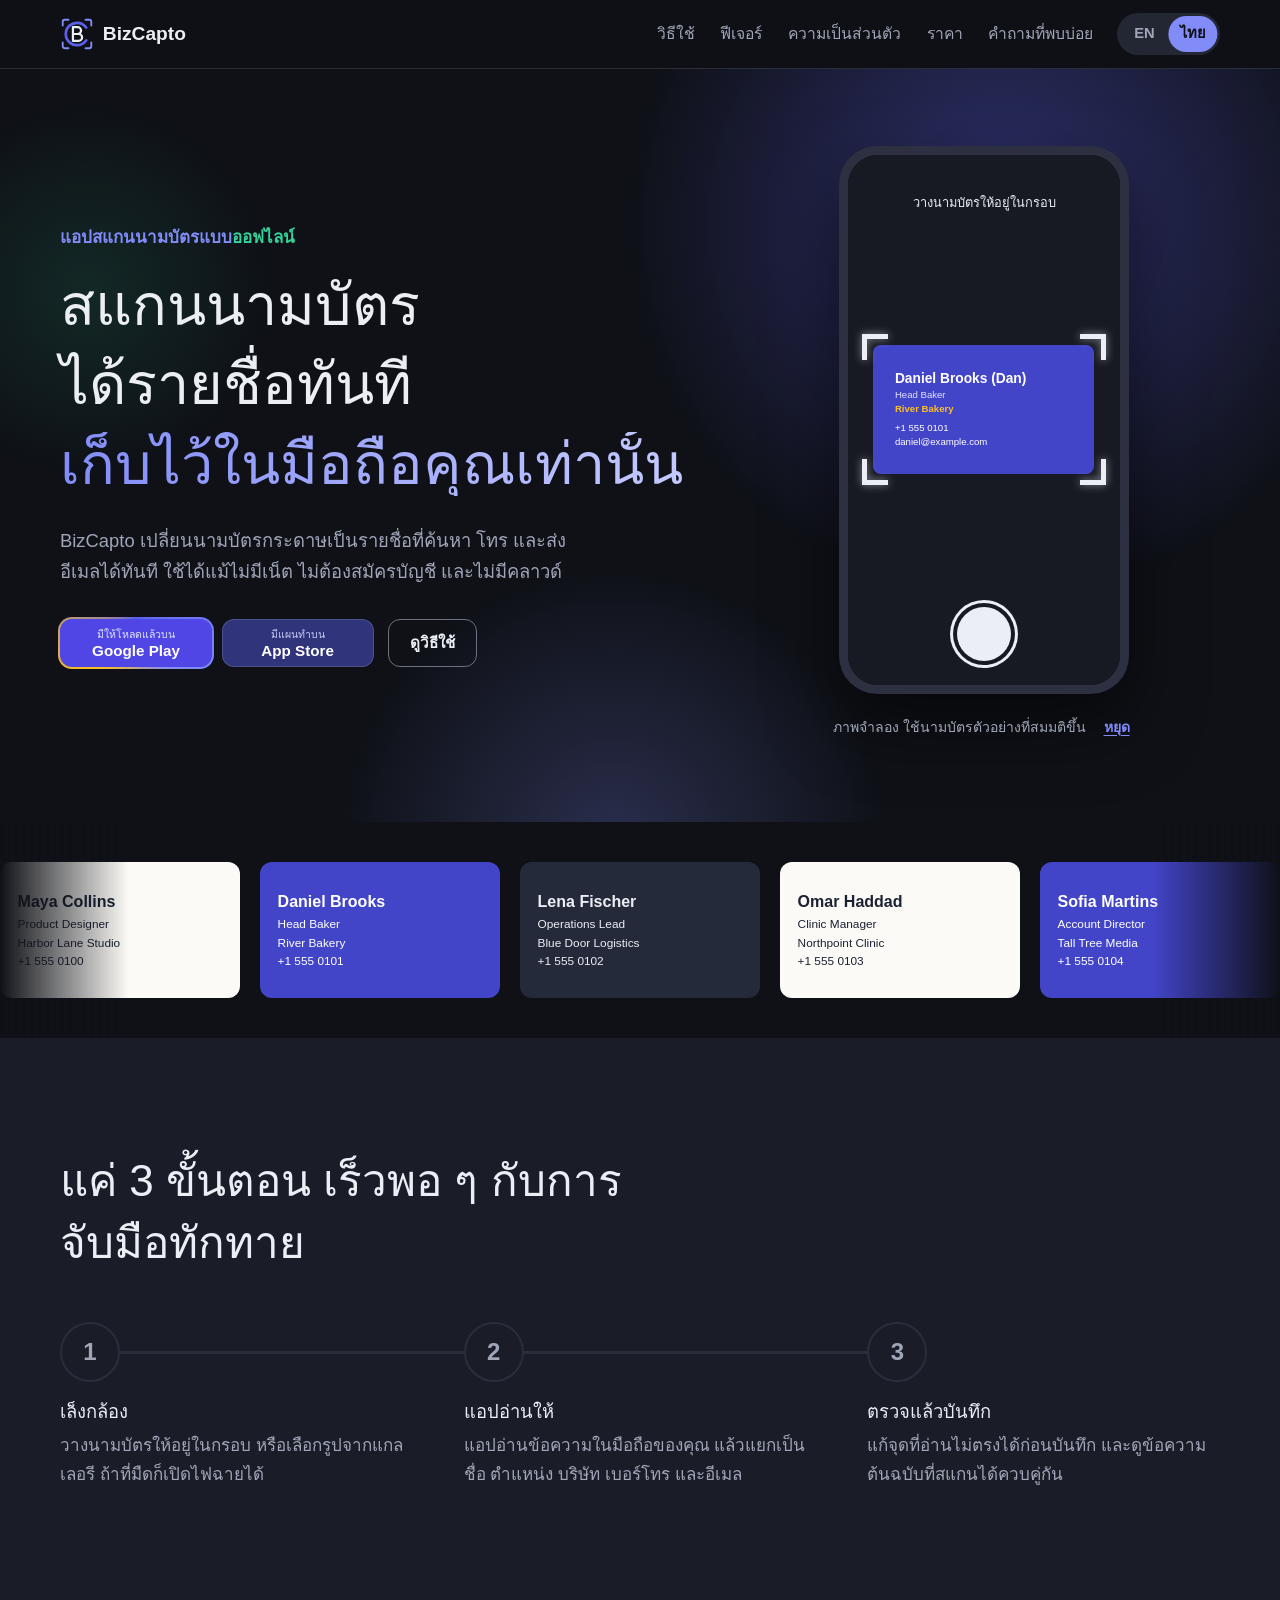
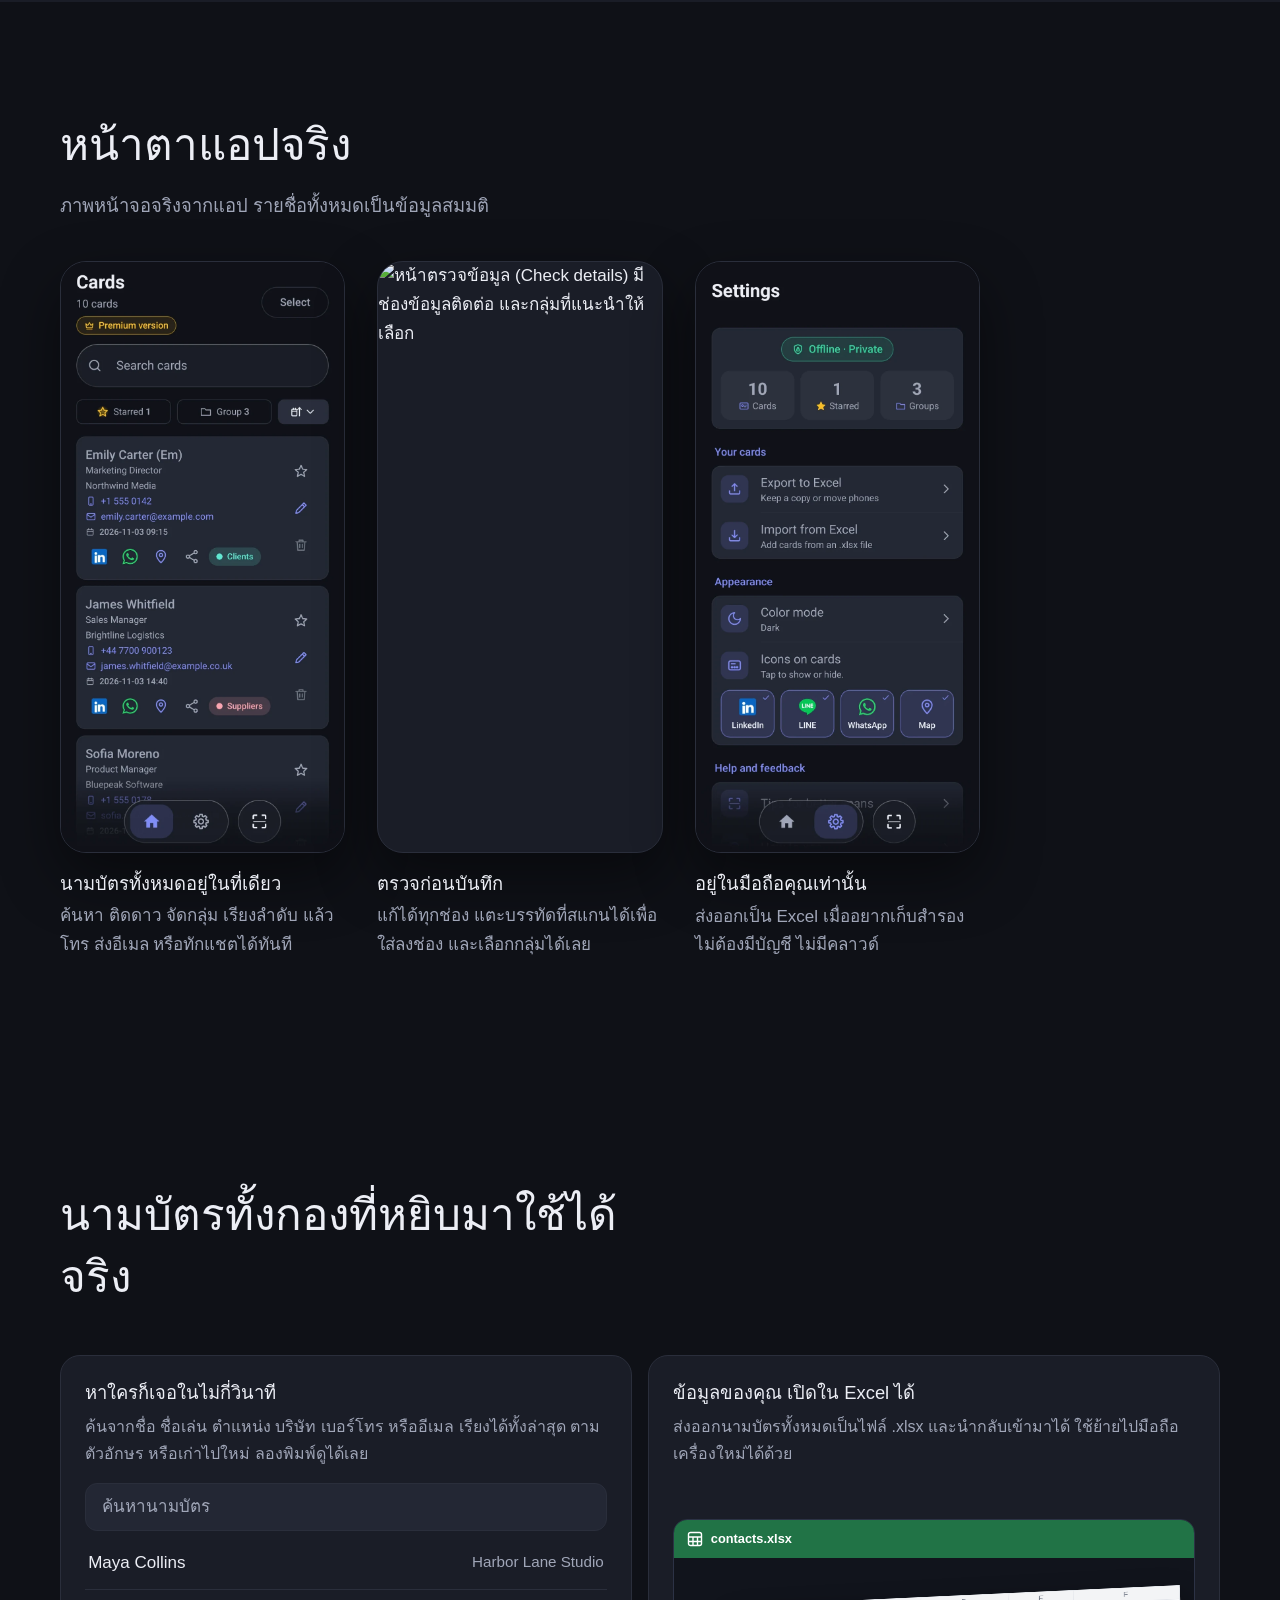
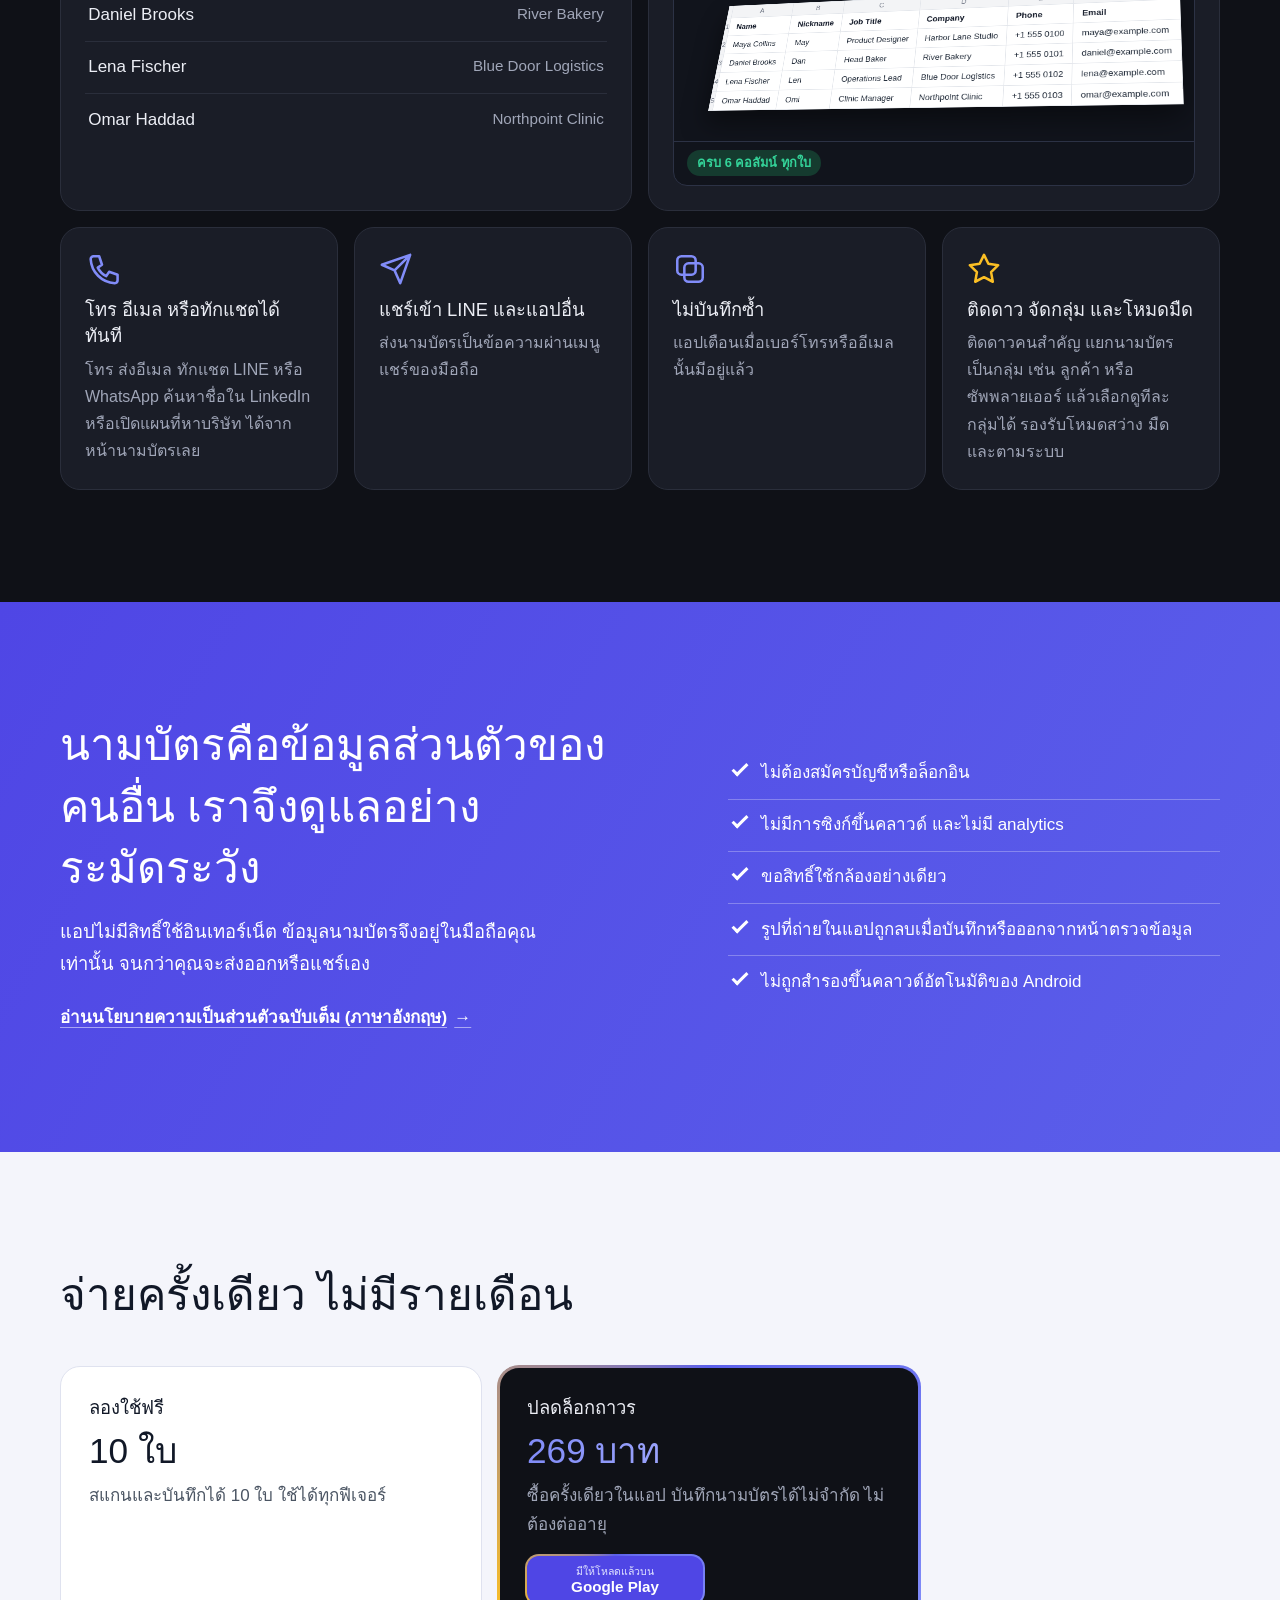
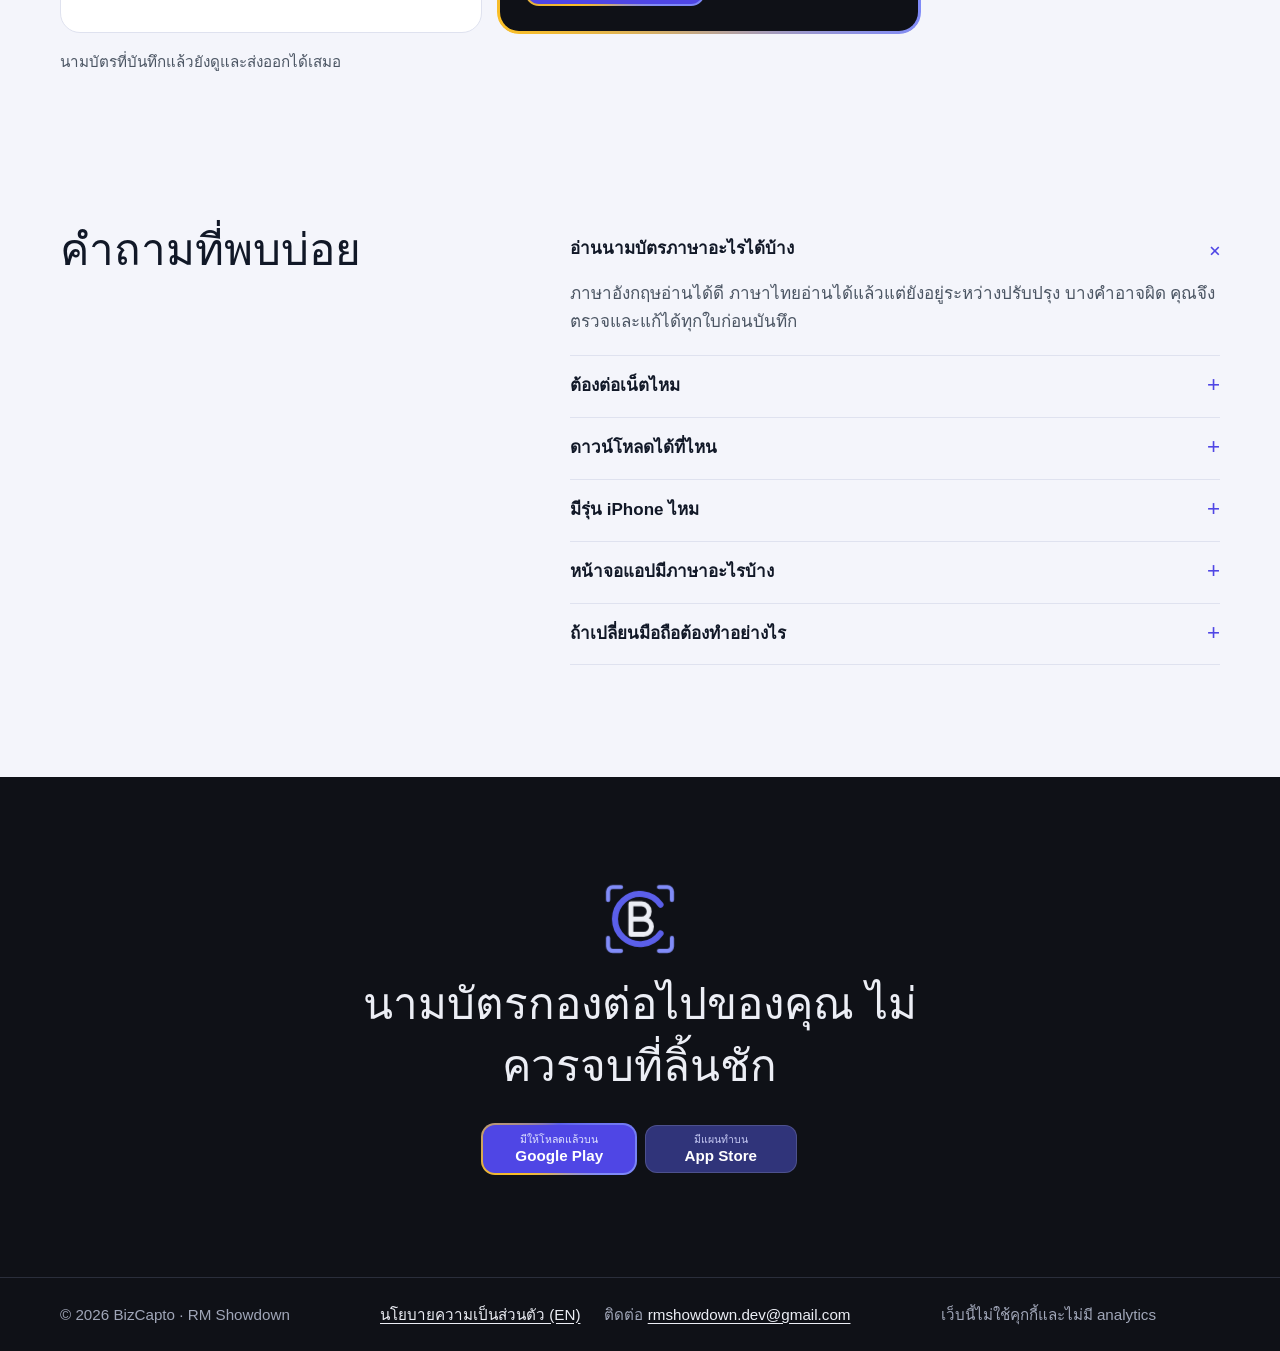
==== th/index.html @ cfb80274 "feat(website): Play button in pricing card, glowing Play buttons" ====
<!DOCTYPE html>
<!-- สร้างอัตโนมัติจาก index.html + th.js ด้วย _tools/build_th.py ห้ามแก้ไฟล์นี้ตรงๆ -->
<html lang="th">
<head>
  <meta charset="utf-8">
  <meta name="viewport" content="width=device-width, initial-scale=1">
  <title>BizCapto | แอปสแกนนามบัตร เก็บรายชื่อไว้ในมือถือของคุณ</title>
  <meta name="description" content="BizCapto สแกนนามบัตรเป็นรายชื่อที่ค้นหาและจัดกลุ่มได้ ทักแชต LINE หรือ WhatsApp ได้ทันที ใช้งานได้โดยไม่ต้องต่อเน็ต ไม่ต้องสมัครบัญชี และเก็บข้อมูลไว้ในมือถือของคุณ">
  <meta name="google-site-verification" content="9E5ic6exMu49nEAiIoT-Es5bumaMfsEbR8roI2fSj4I">
  <link rel="canonical" href="https://rmshowdown.github.io/bizcapto/th/">
  <!-- หน้าเดียวกัน 2 ภาษา: บอก Google ว่าหน้าไหนภาษาอะไร (ใส่เหมือนกันทั้ง 2 หน้า) -->
  <link rel="alternate" hreflang="en" href="https://rmshowdown.github.io/bizcapto/">
  <link rel="alternate" hreflang="th" href="https://rmshowdown.github.io/bizcapto/th/">
  <link rel="alternate" hreflang="x-default" href="https://rmshowdown.github.io/bizcapto/">
  <!-- ข้อมูลให้ Google รู้ว่าหน้านี้คือแอปมือถือ -->
  <script type="application/ld+json">
  {
    "@context": "https://schema.org",
    "@type": "SoftwareApplication",
    "name": "BizCapto",
    "alternateName": "BizCapto: Business Card Scan",
    "description": "BizCapto สแกนนามบัตรเป็นรายชื่อที่ค้นหาและจัดกลุ่มได้ ทักแชต LINE หรือ WhatsApp ได้ทันที ใช้งานได้โดยไม่ต้องต่อเน็ต ไม่ต้องสมัครบัญชี และเก็บข้อมูลไว้ในมือถือของคุณ",
    "applicationCategory": "BusinessApplication",
    "operatingSystem": "Android 7.0 or newer",
    "inLanguage": "th",
    "url": "https://rmshowdown.github.io/bizcapto/th/",
    "image": "https://rmshowdown.github.io/bizcapto/img/og-image-th.png",
    "installUrl": "https://play.google.com/store/apps/details?id=com.rmshowdown.bizcapto",
    "offers": { "@type": "Offer", "price": "0", "priceCurrency": "USD", "description": "10 cards included. Unlimited cards with a one-time in-app purchase." },
    "featureList": ["Business card scanner with on-device OCR", "Auto crop and auto capture", "Organize business cards into groups", "Search, star, call, email and share contacts", "Chat on LINE or WhatsApp from a card in one tap", "Find a company on the map from its card", "Export and import Excel (.xlsx)", "Works offline, no account"],
    "publisher": { "@type": "Organization", "name": "RM Showdown", "email": "rmshowdown.dev@gmail.com" }
  }
  </script>
  <!-- คำถามที่พบบ่อยให้ Google อ่านได้: ข้อความต้องตรงกับหัวข้อ FAQ บนหน้า (หน้าไทยสร้างจาก th.js อัตโนมัติ) -->
  <script type="application/ld+json" id="faq-ld">
  {
    "@context": "https://schema.org",
    "@type": "FAQPage",
    "mainEntity": [
      {
        "@type": "Question",
        "name": "อ่านนามบัตรภาษาอะไรได้บ้าง",
        "acceptedAnswer": {
          "@type": "Answer",
          "text": "ภาษาอังกฤษอ่านได้ดี ภาษาไทยอ่านได้แล้วแต่ยังอยู่ระหว่างปรับปรุง บางคำอาจผิด คุณจึงตรวจและแก้ได้ทุกใบก่อนบันทึก"
        }
      },
      {
        "@type": "Question",
        "name": "ต้องต่อเน็ตไหม",
        "acceptedAnswer": {
          "@type": "Answer",
          "text": "ไม่ต้อง การสแกน อ่านข้อความ และบันทึกทำในมือถือทั้งหมด มีเพียงปุ่ม LinkedIn ที่เปิดเบราว์เซอร์เมื่อคุณกดเอง"
        }
      },
      {
        "@type": "Question",
        "name": "ดาวน์โหลดได้ที่ไหน",
        "acceptedAnswer": {
          "@type": "Answer",
          "text": "ดาวน์โหลดได้บน Google Play ใช้กับ Android 7.0 ขึ้นไป ลองบันทึกได้ 10 ใบก่อน ถ้าชอบค่อยซื้อครั้งเดียวเพื่อบันทึกได้ไม่จำกัด"
        }
      },
      {
        "@type": "Question",
        "name": "มีรุ่น iPhone ไหม",
        "acceptedAnswer": {
          "@type": "Answer",
          "text": "มีในแผน โดยจะเปิด Android ก่อน ส่วนรุ่น iPhone ยังพัฒนาอยู่"
        }
      },
      {
        "@type": "Question",
        "name": "หน้าจอแอปมีภาษาอะไรบ้าง",
        "acceptedAnswer": {
          "@type": "Answer",
          "text": "แอปใช้ภาษาตามที่ตั้งไว้ในมือถือ ตอนนี้มีภาษาอังกฤษและไทย และมีแผนเพิ่มภาษาอื่น ๆ"
        }
      },
      {
        "@type": "Question",
        "name": "ถ้าเปลี่ยนมือถือต้องทำอย่างไร",
        "acceptedAnswer": {
          "@type": "Answer",
          "text": "ส่งออกนามบัตรเป็นไฟล์ Excel จากเครื่องเก่า แล้วนำเข้าในเครื่องใหม่ เนื่องจากไม่มีสำเนาบนคลาวด์ จึงควรเก็บไฟล์นั้นให้ดี"
        }
      }
    ]
  }
  </script>
  <!-- ภาพและข้อความตอนแชร์ลิงก์ใน LINE, Facebook, X -->
  <meta property="og:type" content="website">
  <meta property="og:site_name" content="BizCapto">
  <meta property="og:locale" content="th_TH">
  <meta property="og:title" content="BizCapto | แอปสแกนนามบัตร เก็บรายชื่อไว้ในมือถือของคุณ">
  <meta property="og:description" content="BizCapto สแกนนามบัตรเป็นรายชื่อที่ค้นหาและจัดกลุ่มได้ ทักแชต LINE หรือ WhatsApp ได้ทันที ใช้งานได้โดยไม่ต้องต่อเน็ต ไม่ต้องสมัครบัญชี และเก็บข้อมูลไว้ในมือถือของคุณ">
  <meta property="og:url" content="https://rmshowdown.github.io/bizcapto/th/">
  <meta property="og:image" content="https://rmshowdown.github.io/bizcapto/img/og-image-th.png">
  <meta property="og:image:width" content="1024">
  <meta property="og:image:height" content="500">
  <meta property="og:image:alt" content="มือถือสแกนนามบัตรตัวอย่าง แล้ว BizCapto กรอกข้อมูลติดต่อให้">
  <meta name="twitter:card" content="summary_large_image">
  <meta name="theme-color" content="#0f1117">
  <link rel="icon" href="data:image/svg+xml,%3Csvg xmlns='http://www.w3.org/2000/svg' viewBox='0 0 100 100'%3E%3Crect width='100' height='100' rx='22' fill='%230f1117'/%3E%3Cg fill='none' stroke-linecap='round' stroke-linejoin='round' transform='translate(11 11) scale(.78)'%3E%3Cpath d='M77 31A33 33 0 1 0 77 69' stroke='%235b5fea' stroke-width='8'/%3E%3Cpath d='M8 25V14a6 6 0 0 1 6-6h11M75 8h11a6 6 0 0 1 6 6v11M92 75v11a6 6 0 0 1-6 6H75M25 92H14a6 6 0 0 1-6-6V75' stroke='%23818cf8' stroke-width='5.5'/%3E%3Cpath d='M38 30v40h17a10 10 0 0 0 0-20H38m0 0h14a10 10 0 0 0 0-20H38' stroke='%23eceef5' stroke-width='6.5'/%3E%3C/g%3E%3C/svg%3E">
  <link rel="stylesheet" href="../fonts/fonts.css">
  <link rel="stylesheet" href="../styles.css">
  <script>
    // หน้าอังกฤษ (index.html) และหน้าไทย (th/index.html) เป็นคนละหน้า
    // ปุ่ม EN / ไทย โชว์เฉพาะเครื่องที่ตั้งภาษาไทยไว้ (หรือตอนอยู่หน้าไทย)
    // เปิดหน้าอังกฤษ: ถ้าเคยกดเลือกไทย หรือยังไม่เคยเลือกแต่ภาษาแรกของเครื่องเป็นไทย ให้ไปหน้าไทย
    // (Google อ่านเว็บเป็นภาษาอังกฤษ จึงไม่ถูกพาไป และรู้จักหน้าไทยจาก hreflang ด้านบน)
    (function () {
      var root = document.documentElement;
      var saved = null;
      try { saved = localStorage.getItem('bizcapto-lang'); } catch (e) { /* เบราว์เซอร์ปิดการเก็บค่า */ }
      var langs = navigator.languages && navigator.languages.length ? navigator.languages : [navigator.language || ''];
      var isThai = function (l) { return String(l).toLowerCase().indexOf('th') === 0; };
      var thaiOk = root.lang === 'th' || Array.prototype.some.call(langs, isThai);
      if (root.lang === 'en' && (saved === 'th' || (!saved && isThai(langs[0])))) {
        location.replace('th/' + location.hash);
        return;
      }
      if (thaiOk) root.classList.add('thai-ok');
      root.classList.add('js');
    })();
  </script>
</head>
<body>
  <svg width="0" height="0" class="sprite" aria-hidden="true">
    <symbol id="logo" viewBox="0 0 100 100">
      <g fill="none" stroke-linecap="round" stroke-linejoin="round">
        <path d="M77 31A33 33 0 1 0 77 69" stroke="#5b5fea" stroke-width="8"/>
        <path d="M8 25V14a6 6 0 0 1 6-6h11M75 8h11a6 6 0 0 1 6 6v11M92 75v11a6 6 0 0 1-6 6H75M25 92H14a6 6 0 0 1-6-6V75" stroke="#818cf8" stroke-width="5.5"/>
        <path d="M38 30v40h17a10 10 0 0 0 0-20H38m0 0h14a10 10 0 0 0 0-20H38" stroke="#eceef5" stroke-width="6.5"/>
      </g>
    </symbol>
  </svg>

  <a class="skip" href="#how" data-i18n="skip">ข้ามไปที่เนื้อหา</a>

  <header class="site-header">
    <div class="wrap bar">
      <a class="brand" href="#top"><svg aria-hidden="true"><use href="#logo"/></svg>BizCapto</a>
      <nav class="nav" id="mainNav" aria-label="เมนูหลัก" data-i18n-aria="nav.label">
        <a href="#how" data-i18n="nav.how">วิธีใช้</a>
        <a href="#features" data-i18n="nav.features">ฟีเจอร์</a>
        <a href="#privacy" data-i18n="nav.privacy">ความเป็นส่วนตัว</a>
        <a href="#pricing" data-i18n="nav.pricing">ราคา</a>
        <a href="#faq" data-i18n="nav.faq">คำถามที่พบบ่อย</a>
      </nav>
      <div class="lang" role="group" aria-label="ภาษา" data-i18n-aria="lang.label" data-active="th">
        <span class="lang-thumb" aria-hidden="true"></span>
        <a href="../" hreflang="en" lang="en" data-lang="en">EN</a>
        <a href="./" hreflang="th" lang="th" data-lang="th" aria-current="page">ไทย</a>
      </div>
      <button type="button" class="menu-btn" id="menuBtn" aria-expanded="false" aria-controls="mainNav" aria-label="เมนู" data-i18n-aria="nav.menu">
        <svg viewBox="0 0 24 24" aria-hidden="true"><path class="m1" d="M4 7h16"/><path class="m2" d="M4 12h16"/><path class="m3" d="M4 17h16"/></svg>
      </button>
    </div>
    <span class="scroll-bar" aria-hidden="true"></span>
  </header>

  <main id="top">
    <section class="hero" id="hero">
      <div class="aurora" aria-hidden="true"><i></i><i></i><i></i></div>
      <div class="wrap hero-grid">
        <div class="hero-copy">
          <p class="eyebrow" data-i18n="hero.eyebrow">แอปสแกนนามบัตรแบบ<span class="hl">ออฟไลน์</span></p>
          <h1 data-i18n="hero.title">สแกนนามบัตร<br>ได้รายชื่อทันที<br><span>เก็บไว้ในมือถือคุณเท่านั้น</span></h1>
          <p class="lead" data-i18n="hero.lead">BizCapto เปลี่ยนนามบัตรกระดาษเป็นรายชื่อที่ค้นหา โทร และส่งอีเมลได้ทันที ใช้ได้แม้ไม่มีเน็ต ไม่ต้องสมัครบัญชี และไม่มีคลาวด์</p>
          <div class="actions">
            <div class="stores">
              <a class="soon" href="https://play.google.com/store/apps/details?id=com.rmshowdown.bizcapto&amp;referrer=utm_source%3Dwebsite"><small data-i18n="cta.play">มีให้โหลดแล้วบน</small><strong>Google Play</strong></a>
              <span class="soon soon-later"><small data-i18n="cta.planned">มีแผนทำบน</small><strong>App Store</strong></span>
            </div>
            <a class="btn btn-line" href="#how" data-i18n="hero.secondary">ดูวิธีใช้</a>
          </div>
        </div>

        <figure class="demo">
          <div class="bob">
          <div class="phone" id="phone" data-step="0" role="img" aria-label="ภาพจำลอง: มือถือสแกนนามบัตรตัวอย่าง แล้วกรอกข้อมูลลงช่องให้" data-i18n-aria="demo.alt">
            <div class="screen" aria-hidden="true">
              <span class="flash"></span>
              <div class="cam">
                <p class="cam-hint" data-i18n="demo.hint">วางนามบัตรให้อยู่ในกรอบ</p>
                <div class="cam-target">
                  <div class="bizcard" id="bizcard">
                    <span class="cl cl-name" data-card="headline">Maya Collins (May)</span>
                    <span class="cl cl-title" data-card="title">Product Designer</span>
                    <span class="cl cl-co" data-card="company">Harbor Lane Studio</span>
                    <span class="cl cl-tel" data-card="phone">+1 555 0100</span>
                    <span class="cl cl-mail" data-card="email">maya@example.com</span>
                  </div>
                  <span class="scanline"></span>
                  <i></i><i></i><i></i><i></i>
                </div>
                <span class="shutter"></span>
              </div>
              <div class="review">
                <p class="review-title" data-i18n="demo.review">ตรวจข้อมูลนามบัตร</p>
                <dl>
                  <div style="--i:0"><dt data-i18n="demo.name">ชื่อ</dt><dd data-field="name">Maya Collins</dd></div>
                  <div style="--i:1"><dt data-i18n="demo.nick">ชื่อเล่น</dt><dd data-field="nickname">May</dd></div>
                  <div style="--i:2"><dt data-i18n="demo.jobtitle">ตำแหน่ง</dt><dd data-field="title">Product Designer</dd></div>
                  <div style="--i:3"><dt data-i18n="demo.company">บริษัท</dt><dd data-field="company">Harbor Lane Studio</dd></div>
                  <div style="--i:4"><dt data-i18n="demo.phone">เบอร์โทร</dt><dd data-field="phone">+1 555 0100</dd></div>
                  <div style="--i:5"><dt data-i18n="demo.email">อีเมล</dt><dd data-field="email">maya@example.com</dd></div>
                </dl>
                <span class="save" data-i18n="demo.save">บันทึก</span>
                <span class="saved" data-i18n="demo.saved">บันทึกไว้ในมือถือแล้ว</span>
              </div>
            </div>
          </div>
          </div>
          <figcaption>
            <span data-i18n="demo.caption">ภาพจำลอง ใช้นามบัตรตัวอย่างที่สมมติขึ้น</span>
            <button type="button" class="replay" id="demoToggle" data-paused="false"><span class="when-playing" data-i18n="demo.pause">หยุด</span><span class="when-paused" data-i18n="demo.play">เล่น</span></button>
          </figcaption>
        </figure>
      </div>
    </section>

    <div class="belt" id="belt" aria-hidden="true">
      <div class="belt-track" id="beltTrack"></div>
    </div>

    <section id="how" class="section how">
      <div class="wrap">
        <h2 data-i18n="how.title">แค่ 3 ขั้นตอน เร็วพอ ๆ กับการจับมือทักทาย</h2>
        <div class="steps-wrap" id="steps">
        <span class="steps-line" aria-hidden="true"><i></i></span>
        <ol class="steps">
          <li>
            <span class="num">1</span>
            <h3 data-i18n="how.1.title">เล็งกล้อง</h3>
            <p data-i18n="how.1.text">วางนามบัตรให้อยู่ในกรอบ หรือเลือกรูปจากแกลเลอรี ถ้าที่มืดก็เปิดไฟฉายได้</p>
          </li>
          <li>
            <span class="num">2</span>
            <h3 data-i18n="how.2.title">แอปอ่านให้</h3>
            <p data-i18n="how.2.text">แอปอ่านข้อความในมือถือของคุณ แล้วแยกเป็นชื่อ ตำแหน่ง บริษัท เบอร์โทร และอีเมล</p>
          </li>
          <li>
            <span class="num">3</span>
            <h3 data-i18n="how.3.title">ตรวจแล้วบันทึก</h3>
            <p data-i18n="how.3.text">แก้จุดที่อ่านไม่ตรงได้ก่อนบันทึก และดูข้อความต้นฉบับที่สแกนได้ควบคู่กัน</p>
          </li>
        </ol>
        </div>
      </div>
    </section>

    <section id="screens" class="section screens">
      <div class="wrap">
        <h2 data-i18n="screens.title">หน้าตาแอปจริง</h2>
        <p class="lead" data-i18n="screens.lead">ภาพหน้าจอจริงจากแอป รายชื่อทั้งหมดเป็นข้อมูลสมมติ</p>
        <div class="shots">
          <figure class="shot">
            <img src="../img/screen-cards.webp" width="857" height="1785" loading="lazy" decoding="async" alt="หน้ารายการนามบัตร มีช่องค้นหา ตัวกรองติดดาวและกลุ่ม และปุ่ม LinkedIn, WhatsApp, แผนที่ และแชร์บนการ์ดแต่ละใบ" data-i18n-alt="หน้ารายการนามบัตร มีช่องค้นหา ตัวกรองติดดาวและกลุ่ม และปุ่ม LinkedIn, WhatsApp, แผนที่ และแชร์บนการ์ดแต่ละใบ">
            <figcaption>
              <h3 data-i18n="screens.1.title">นามบัตรทั้งหมดอยู่ในที่เดียว</h3>
              <p data-i18n="screens.1.text">ค้นหา ติดดาว จัดกลุ่ม เรียงลำดับ แล้วโทร ส่งอีเมล หรือทักแชตได้ทันที</p>
            </figcaption>
          </figure>
          <figure class="shot">
            <img src="../img/screen-review.webp" width="857" height="1785" loading="lazy" decoding="async" alt="หน้าตรวจข้อมูล (Check details) มีช่องข้อมูลติดต่อ และกลุ่มที่แนะนำให้เลือก" data-i18n-alt="หน้าตรวจข้อมูล (Check details) มีช่องข้อมูลติดต่อ และกลุ่มที่แนะนำให้เลือก">
            <figcaption>
              <h3 data-i18n="screens.2.title">ตรวจก่อนบันทึก</h3>
              <p data-i18n="screens.2.text">แก้ได้ทุกช่อง แตะบรรทัดที่สแกนได้เพื่อใส่ลงช่อง และเลือกกลุ่มได้เลย</p>
            </figcaption>
          </figure>
          <figure class="shot">
            <img src="../img/screen-privacy.webp" width="857" height="1785" loading="lazy" decoding="async" alt="หน้าตั้งค่า มีจำนวนนามบัตร ปุ่มส่งออกและนำเข้า Excel และเลือกได้ว่าจะโชว์ไอคอนไหนบนการ์ด" data-i18n-alt="หน้าตั้งค่า มีจำนวนนามบัตร ปุ่มส่งออกและนำเข้า Excel และเลือกได้ว่าจะโชว์ไอคอนไหนบนการ์ด">
            <figcaption>
              <h3 data-i18n="screens.3.title">อยู่ในมือถือคุณเท่านั้น</h3>
              <p data-i18n="screens.3.text">ส่งออกเป็น Excel เมื่ออยากเก็บสำรอง ไม่ต้องมีบัญชี ไม่มีคลาวด์</p>
            </figcaption>
          </figure>
        </div>
      </div>
    </section>

    <section id="features" class="section features">
      <div class="wrap">
        <h2 data-i18n="feat.title">นามบัตรทั้งกองที่หยิบมาใช้ได้จริง</h2>
        <div class="bento">
          <article class="tile tile-search">
            <h3 data-i18n="feat.search.title">หาใครก็เจอในไม่กี่วินาที</h3>
            <p data-i18n="feat.search.text">ค้นจากชื่อ ชื่อเล่น ตำแหน่ง บริษัท เบอร์โทร หรืออีเมล เรียงได้ทั้งล่าสุด ตามตัวอักษร หรือเก่าไปใหม่ ลองพิมพ์ดูได้เลย</p>
            <div class="search-demo">
              <label class="sr-only" for="q" data-i18n="feat.search.label">ค้นหานามบัตรตัวอย่าง</label>
              <input id="q" type="search" autocomplete="off" placeholder="ค้นหานามบัตร" data-i18n-placeholder="ค้นหานามบัตร">
              <!-- data-find = ข้อความที่ค้นได้, data-phone = เบอร์ (ค้นด้วยตัวเลขอย่างน้อย 3 ตัว เหมือนในแอป) -->
              <ul id="people">
                <li data-find="maya collins may product designer harbor lane studio maya@example.com" data-phone="+1 555 0100"><b>Maya Collins</b><span class="co">Harbor Lane Studio</span><span class="ph">+1 555 0100</span></li>
                <li data-find="daniel brooks dan head baker river bakery daniel@example.com" data-phone="+1 555 0101"><b>Daniel Brooks</b><span class="co">River Bakery</span><span class="ph">+1 555 0101</span></li>
                <li data-find="lena fischer len operations lead blue door logistics lena@example.com" data-phone="+1 555 0102"><b>Lena Fischer</b><span class="co">Blue Door Logistics</span><span class="ph">+1 555 0102</span></li>
                <li data-find="omar haddad omi clinic manager northpoint clinic omar@example.com" data-phone="+1 555 0103"><b>Omar Haddad</b><span class="co">Northpoint Clinic</span><span class="ph">+1 555 0103</span></li>
              </ul>
              <p class="none" id="none" hidden data-i18n="feat.search.none">ไม่พบนามบัตรตัวอย่างที่ตรงกัน</p>
            </div>
          </article>

          <article class="tile tile-excel">
            <h3 data-i18n="feat.excel.title">ข้อมูลของคุณ เปิดใน Excel ได้</h3>
            <p data-i18n="feat.excel.text">ส่งออกนามบัตรทั้งหมดเป็นไฟล์ .xlsx และนำกลับเข้ามาได้ ใช้ย้ายไปมือถือเครื่องใหม่ได้ด้วย</p>
            <!-- แผ่น Excel ตัวอย่าง: หัวคอลัมน์ตรงกับไฟล์ที่แอปส่งออกจริง ภาพเคลื่อนไหวอยู่ใน script.js หัวข้อ "แผ่น Excel" -->
            <div class="xl" id="xl" role="img" aria-label="ตัวอย่างไฟล์ Excel ที่ส่งออก มีคอลัมน์ Name, Nickname, Job Title, Company, Phone และ Email" data-i18n-aria="feat.excel.alt">
              <div class="xl-bar" aria-hidden="true">
                <svg viewBox="0 0 16 16"><rect x="1.5" y="1.5" width="13" height="13" rx="2"/><path d="M1.5 6h13M1.5 10.5h13M6 6v8.5M10.5 6v8.5"/></svg>
                <span>contacts.xlsx</span>
              </div>
              <div class="xl-view" id="xlView" aria-hidden="true">
                <div class="xl-tilt" id="xlTilt">
                  <div class="xl-stage" id="xlStage">
                    <table class="xl-grid">
                  <tr class="xl-letters"><th class="xl-corner"></th><th>A</th><th>B</th><th>C</th><th>D</th><th>E</th><th>F</th></tr>
                  <tr class="xl-head"><th class="xl-num">1</th><th>Name</th><th>Nickname</th><th>Job Title</th><th>Company</th><th>Phone</th><th>Email</th></tr>
                  <tr><th class="xl-num">2</th><td>Maya Collins</td><td>May</td><td>Product Designer</td><td>Harbor Lane Studio</td><td>+1 555 0100</td><td>maya@example.com</td></tr>
                  <tr><th class="xl-num">3</th><td>Daniel Brooks</td><td>Dan</td><td>Head Baker</td><td>River Bakery</td><td>+1 555 0101</td><td>daniel@example.com</td></tr>
                  <tr><th class="xl-num">4</th><td>Lena Fischer</td><td>Len</td><td>Operations Lead</td><td>Blue Door Logistics</td><td>+1 555 0102</td><td>lena@example.com</td></tr>
                  <tr><th class="xl-num">5</th><td>Omar Haddad</td><td>Omi</td><td>Clinic Manager</td><td>Northpoint Clinic</td><td>+1 555 0103</td><td>omar@example.com</td></tr>
                    </table>
                    <span class="xl-hl" id="xlHl"></span>
                  </div>
                </div>
              </div>
              <div class="xl-foot" aria-hidden="true">
                <span class="xl-chip" id="xlChip">A · Name</span>
                <span class="xl-all" id="xlAll" data-i18n="feat.excel.all">ครบ 6 คอลัมน์ ทุกใบ</span>
                <span class="xl-hint" data-i18n="feat.excel.hint">ปัดเพื่อดูทั้งแผ่น</span>
              </div>
            </div>
          </article>

          <article class="tile">
            <svg class="ico ico-call" viewBox="0 0 24 24" aria-hidden="true"><path d="M6 3h4l2 6-3 2a13 13 0 0 0 6 6l2-3 6 2v4a2 2 0 0 1-2 2A18 18 0 0 1 4 5a2 2 0 0 1 2-2Z"/></svg>
            <h3 data-i18n="feat.act.title">โทร อีเมล หรือทักแชตได้ทันที</h3>
            <p data-i18n="feat.act.text">โทร ส่งอีเมล ทักแชต LINE หรือ WhatsApp ค้นหาชื่อใน LinkedIn หรือเปิดแผนที่หาบริษัท ได้จากหน้านามบัตรเลย</p>
          </article>
          <article class="tile">
            <svg class="ico ico-share" viewBox="0 0 24 24" aria-hidden="true"><path d="M22 2 11 13M22 2l-7 20-4-9-9-4Z"/></svg>
            <h3 data-i18n="feat.share.title">แชร์เข้า LINE และแอปอื่น</h3>
            <p data-i18n="feat.share.text">ส่งนามบัตรเป็นข้อความผ่านเมนูแชร์ของมือถือ</p>
          </article>
          <article class="tile">
            <svg class="ico ico-dup" viewBox="0 0 24 24" aria-hidden="true"><rect class="dup-a" x="3" y="3" width="13" height="13" rx="3"/><rect class="dup-b" x="8" y="8" width="13" height="13" rx="3"/></svg>
            <h3 data-i18n="feat.dup.title">ไม่บันทึกซ้ำ</h3>
            <p data-i18n="feat.dup.text">แอปเตือนเมื่อเบอร์โทรหรืออีเมลนั้นมีอยู่แล้ว</p>
          </article>
          <article class="tile">
            <svg class="ico ico-star" viewBox="0 0 24 24" aria-hidden="true"><path d="m12 2 3.1 6.3 6.9 1-5 4.9 1.2 6.8-6.2-3.2-6.2 3.2 1.2-6.8-5-4.9 6.9-1Z"/></svg>
            <h3 data-i18n="feat.star.title">ติดดาว จัดกลุ่ม และโหมดมืด</h3>
            <p data-i18n="feat.star.text">ติดดาวคนสำคัญ แยกนามบัตรเป็นกลุ่ม เช่น ลูกค้า หรือซัพพลายเออร์ แล้วเลือกดูทีละกลุ่มได้ รองรับโหมดสว่าง มืด และตามระบบ</p>
          </article>
        </div>
      </div>
    </section>

    <section id="privacy" class="section privacy">
      <div class="priv-frame" aria-hidden="true"><i></i><i></i><i></i><i></i></div>
      <div class="wrap privacy-grid">
        <div>
          <h2 data-i18n="priv.title">นามบัตรคือข้อมูลส่วนตัวของคนอื่น เราจึงดูแลอย่างระมัดระวัง</h2>
          <p class="lead" data-i18n="priv.lead">แอปไม่มีสิทธิ์ใช้อินเทอร์เน็ต ข้อมูลนามบัตรจึงอยู่ในมือถือคุณเท่านั้น จนกว่าคุณจะส่งออกหรือแชร์เอง</p>
          <a class="text-link" href="../privacy.html" data-i18n="priv.more">อ่านนโยบายความเป็นส่วนตัวฉบับเต็ม (ภาษาอังกฤษ)</a>
        </div>
        <ul class="checks">
          <li data-i18n="priv.1">ไม่ต้องสมัครบัญชีหรือล็อกอิน</li>
          <li data-i18n="priv.2">ไม่มีการซิงก์ขึ้นคลาวด์ และไม่มี analytics</li>
          <li data-i18n="priv.3">ขอสิทธิ์ใช้กล้องอย่างเดียว</li>
          <li data-i18n="priv.4">รูปที่ถ่ายในแอปถูกลบเมื่อบันทึกหรือออกจากหน้าตรวจข้อมูล</li>
          <li data-i18n="priv.5">ไม่ถูกสำรองขึ้นคลาวด์อัตโนมัติของ Android</li>
        </ul>
      </div>
    </section>

    <section id="pricing" class="section pricing">
      <div class="wrap">
        <h2 data-i18n="price.title">จ่ายครั้งเดียว ไม่มีรายเดือน</h2>
        <div class="plans">
          <article class="plan">
            <h3 data-i18n="price.free.title">ลองใช้ฟรี</h3>
            <p class="amount" data-i18n="price.free.amount">10 ใบ</p>
            <p data-i18n="price.free.text">สแกนและบันทึกได้ 10 ใบ ใช้ได้ทุกฟีเจอร์</p>
          </article>
          <article class="plan plan-main">
            <h3 data-i18n="price.paid.title">ปลดล็อกถาวร</h3>
            <p class="amount" data-i18n="price.paid.amount">269 บาท</p>
            <p data-i18n="price.paid.text">ซื้อครั้งเดียวในแอป บันทึกนามบัตรได้ไม่จำกัด ไม่ต้องต่ออายุ</p>
            <a class="soon plan-cta" href="https://play.google.com/store/apps/details?id=com.rmshowdown.bizcapto&amp;referrer=utm_source%3Dwebsite_pricing"><small data-i18n="cta.play">มีให้โหลดแล้วบน</small><strong>Google Play</strong></a>
          </article>
        </div>
        <p class="fine" data-i18n="price.note">นามบัตรที่บันทึกแล้วยังดูและส่งออกได้เสมอ</p>
      </div>
    </section>

    <section id="faq" class="section faq">
      <div class="wrap faq-grid">
        <h2 data-i18n="faq.title">คำถามที่พบบ่อย</h2>
        <div class="qa">
          <details open>
            <summary data-i18n="faq.1.q">อ่านนามบัตรภาษาอะไรได้บ้าง</summary>
            <p data-i18n="faq.1.a">ภาษาอังกฤษอ่านได้ดี ภาษาไทยอ่านได้แล้วแต่ยังอยู่ระหว่างปรับปรุง บางคำอาจผิด คุณจึงตรวจและแก้ได้ทุกใบก่อนบันทึก</p>
          </details>
          <details>
            <summary data-i18n="faq.2.q">ต้องต่อเน็ตไหม</summary>
            <p data-i18n="faq.2.a">ไม่ต้อง การสแกน อ่านข้อความ และบันทึกทำในมือถือทั้งหมด มีเพียงปุ่ม LinkedIn ที่เปิดเบราว์เซอร์เมื่อคุณกดเอง</p>
          </details>
          <details>
            <summary data-i18n="faq.3.q">ดาวน์โหลดได้ที่ไหน</summary>
            <p data-i18n="faq.3.a">ดาวน์โหลดได้บน <a href="https://play.google.com/store/apps/details?id=com.rmshowdown.bizcapto&amp;referrer=utm_source%3Dwebsite">Google Play</a> ใช้กับ Android 7.0 ขึ้นไป ลองบันทึกได้ 10 ใบก่อน ถ้าชอบค่อยซื้อครั้งเดียวเพื่อบันทึกได้ไม่จำกัด</p>
          </details>
          <details>
            <summary data-i18n="faq.4.q">มีรุ่น iPhone ไหม</summary>
            <p data-i18n="faq.4.a">มีในแผน โดยจะเปิด Android ก่อน ส่วนรุ่น iPhone ยังพัฒนาอยู่</p>
          </details>
          <details>
            <summary data-i18n="faq.5.q">หน้าจอแอปมีภาษาอะไรบ้าง</summary>
            <p data-i18n="faq.5.a">แอปใช้ภาษาตามที่ตั้งไว้ในมือถือ ตอนนี้มีภาษาอังกฤษและไทย และมีแผนเพิ่มภาษาอื่น ๆ</p>
          </details>
          <details>
            <summary data-i18n="faq.6.q">ถ้าเปลี่ยนมือถือต้องทำอย่างไร</summary>
            <p data-i18n="faq.6.a">ส่งออกนามบัตรเป็นไฟล์ Excel จากเครื่องเก่า แล้วนำเข้าในเครื่องใหม่ เนื่องจากไม่มีสำเนาบนคลาวด์ จึงควรเก็บไฟล์นั้นให้ดี</p>
          </details>
        </div>
      </div>
    </section>

    <section class="closing">
      <div class="wrap">
        <svg class="closing-logo" viewBox="0 0 100 100" aria-hidden="true">
          <g fill="none" stroke-linecap="round" stroke-linejoin="round">
            <path pathLength="1" d="M8 25V14a6 6 0 0 1 6-6h11M75 8h11a6 6 0 0 1 6 6v11M92 75v11a6 6 0 0 1-6 6H75M25 92H14a6 6 0 0 1-6-6V75" stroke="#818cf8" stroke-width="5.5"/>
            <path pathLength="1" d="M77 31A33 33 0 1 0 77 69" stroke="#5b5fea" stroke-width="8"/>
            <path pathLength="1" d="M38 30v40h17a10 10 0 0 0 0-20H38m0 0h14a10 10 0 0 0 0-20H38" stroke="#eceef5" stroke-width="6.5"/>
          </g>
        </svg>
        <h2 data-i18n="close.title">นามบัตรกองต่อไปของคุณ ไม่ควรจบที่ลิ้นชัก</h2>
        <div class="stores">
              <a class="soon" href="https://play.google.com/store/apps/details?id=com.rmshowdown.bizcapto&amp;referrer=utm_source%3Dwebsite"><small data-i18n="cta.play">มีให้โหลดแล้วบน</small><strong>Google Play</strong></a>
              <span class="soon soon-later"><small data-i18n="cta.planned">มีแผนทำบน</small><strong>App Store</strong></span>
            </div>
      </div>
    </section>
  </main>

  <footer class="site-footer">
    <div class="wrap foot">
      <span>© 2026 BizCapto · RM Showdown</span>
      <span class="foot-links">
        <a href="../privacy.html" data-i18n="foot.privacy">นโยบายความเป็นส่วนตัว (EN)</a>
        <span><span data-i18n="foot.contact">ติดต่อ</span> <a href="mailto:rmshowdown.dev@gmail.com">rmshowdown.dev@gmail.com</a></span>
      </span>
      <span data-i18n="foot.note">เว็บนี้ไม่ใช้คุกกี้และไม่มี analytics</span>
    </div>
  </footer>

  <button type="button" class="to-top" id="toTop" aria-label="กลับขึ้นด้านบน" data-i18n-aria="top.label">
    <svg viewBox="0 0 24 24" aria-hidden="true"><path d="M12 19V5M5 12l7-7 7 7"/></svg>
  </button>

  <script src="../script.js"></script>
</body>
</html>
---- styles.css ----
/* BizCapto website: สีตามชุด Midnight Indigo ของแอป (shared/.../Theme.kt) */
:root {
  --bg: #0f1117;
  --surface: #1a1d27;
  --surface-2: #232734;
  --line: #2a2e3b;
  --text: #eceef5;
  --muted: #a0a6b8;
  --indigo: #818cf8;
  --indigo-strong: #5b5fea;
  --indigo-ink: #4f46e5;
  --amber: #fbbf24;
  --green: #34d399;
  --light: #f4f5fb;
  --light-line: #dfe2ef;
  --ink: #111827;
  --ink-muted: #4b5563;
  --head: "Poppins", "Prompt", "Noto Sans Thai", sans-serif;
  --body: "IBM Plex Sans Thai", "Noto Sans Thai", "Leelawadee UI", Tahoma, sans-serif;
  --header-h: 68px;
}

*, *::before, *::after { box-sizing: border-box; }
html { scroll-behavior: smooth; scroll-padding-top: calc(var(--header-h) + 16px); }
body {
  margin: 0; background: var(--bg); color: var(--text);
  font: 400 1.0625rem/1.7 var(--body);
  -webkit-font-smoothing: antialiased;
}
h1, h2, h3, p, ul, ol, dl, dd, figure { margin: 0; padding: 0; }
ul, ol { list-style: none; }
button, input { font: inherit; color: inherit; }
button { cursor: pointer; }
svg { display: block; }
[hidden] { display: none !important; }
.sprite { position: absolute; }
.sr-only { position: absolute; width: 1px; height: 1px; overflow: hidden; clip-path: inset(50%); white-space: nowrap; }
:focus-visible { outline: 3px solid var(--amber); outline-offset: 3px; border-radius: 6px; }

.wrap { width: min(1160px, 100% - 2.5rem); margin-inline: auto; }
.skip { position: absolute; left: 1rem; top: -5rem; z-index: 100; padding: .5rem 1rem; border-radius: 8px; background: var(--amber); color: var(--ink); }
.skip:focus { top: .5rem; }

h1, h2, h3 { font-family: var(--head); font-weight: 600; }
:lang(th) h1, :lang(th) h2, :lang(th) h3, :lang(th) .amount { font-family: "Prompt", "Noto Sans Thai", sans-serif; font-weight: 500; }
h2 { font-size: clamp(1.8rem, 3.6vw, 2.75rem); line-height: 1.25; letter-spacing: -.01em; max-width: 24ch; }
:lang(th) h2 { line-height: 1.4; letter-spacing: 0; }
h3 { font-size: 1.15rem; line-height: 1.45; }
.lead { font-size: 1.15rem; color: var(--muted); max-width: 33rem; }
.section { padding-block: clamp(4rem, 9vw, 7rem); }

/* ส่วนหัว */
.site-header { position: sticky; top: 0; z-index: 50; background: rgb(15 17 23 / .86); backdrop-filter: blur(14px); border-bottom: 1px solid var(--line); }
.bar { height: var(--header-h); display: flex; align-items: center; gap: 1.5rem; }
.brand { display: inline-flex; align-items: center; gap: .55rem; font: 600 1.2rem var(--head); color: var(--text); text-decoration: none; }
.brand svg { width: 34px; height: 34px; }
.nav { display: flex; gap: 1.6rem; margin-left: auto; }
.nav a { color: var(--muted); font-size: .98rem; text-decoration: none; white-space: nowrap; }
.nav a:hover { color: var(--text); }
html:not(.thai-ok) .lang { display: none; }
.lang { position: relative; display: grid; grid-template-columns: 1fr 1fr; padding: 3px; border-radius: 999px; background: var(--surface-2); flex: none; }
.lang a { display: flex; align-items: center; justify-content: center; min-width: 46px; min-height: 36px; padding: 0 .7rem; border-radius: 999px; color: var(--muted); font-weight: 600; font-size: .92rem; text-decoration: none; }
.lang a { position: relative; transition: color .25s ease; }
.lang a[aria-current="page"] { color: var(--bg); }
.lang a:not([aria-current]):hover { color: var(--text); }

/* ปุ่มเมนูบนจอแคบ (☰) กดแล้วเมนูเลื่อนลงมาใต้แถบหัว */
.menu-btn { display: none; flex: none; width: 44px; height: 44px; align-items: center; justify-content: center; border: 1px solid var(--line); border-radius: 12px; background: var(--surface); color: var(--text); cursor: pointer; }
.menu-btn svg { width: 22px; height: 22px; fill: none; stroke: currentColor; stroke-width: 2; stroke-linecap: round; }
.menu-btn path { transition: transform .25s ease, opacity .2s ease; transform-origin: 12px 12px; }
.menu-btn[aria-expanded="true"] .m1 { transform: translateY(5px) rotate(45deg); }
.menu-btn[aria-expanded="true"] .m2 { opacity: 0; }
.menu-btn[aria-expanded="true"] .m3 { transform: translateY(-5px) rotate(-45deg); }

/* ส่วนแรก */
.hero { position: relative; overflow: hidden; }
.hero-grid { position: relative; display: grid; grid-template-columns: 1.15fr .85fr; align-items: center; gap: 3rem; padding-block: clamp(2.5rem, 6vw, 5rem); }
.eyebrow { color: var(--indigo); font-weight: 600; }
.eyebrow .hl { color: var(--green); }
h1 { font-size: clamp(2.3rem, 4.7vw, 3.55rem); line-height: 1.16; letter-spacing: -.02em; margin: .8rem 0 1.3rem; }
:lang(th) h1 { line-height: 1.38; letter-spacing: 0; font-size: clamp(2.2rem, 4.6vw, 3.6rem); }
h1 span { color: var(--indigo); }

.actions { display: flex; flex-wrap: wrap; align-items: center; gap: .9rem; margin-top: 2rem; }
.btn { display: inline-flex; align-items: center; justify-content: center; min-height: 48px; padding: .4rem 1.3rem; border-radius: 12px; font-size: .95rem; font-weight: 600; text-decoration: none; }
.btn-line { border: 1.5px solid var(--outline, #6b7280); color: var(--text); }
.btn-line:hover { border-color: var(--indigo); }
/* ป้ายร้านค้า 2 อัน กว้างเท่ากันเสมอ สีเรียบ ไม่มีเอฟเฟกต์ซ้อน */
.stores { display: grid; grid-template-columns: repeat(2, 9.5rem); gap: .6rem; }
.soon {
  display: flex; flex-direction: column; align-items: center; justify-content: center; min-height: 48px; padding: .3rem .75rem;
  border-radius: 12px; line-height: 1.25; color: #fff; text-align: center; text-decoration: none; background: var(--indigo-ink);
  box-shadow: inset 0 0 0 1px rgb(255 255 255 / .14); transition: background-color .2s ease;
}
/* ตัวเล็กบนป้ายต้องผ่าน 4.5:1: #e0e3ff บน indigo-ink = 5.0:1, ตอนชี้ (#4345c9) = 5.7:1 */
.soon:hover { background: #4345c9; }
.soon small { font-size: .66rem; font-weight: 500; color: #e0e3ff; }
:lang(en) .soon small { text-transform: uppercase; letter-spacing: .08em; }
.soon strong { font: 600 .95rem var(--head); white-space: nowrap; }

/* ตัวสาธิตในจอมือถือ */
.demo { position: relative; display: grid; justify-items: center; gap: 1rem; }
.cam-target > i { position: absolute; width: 56px; height: 56px; border: 0 solid var(--indigo); }
.cam-target > i:nth-of-type(1) { top: 0; left: 0; border-top-width: 5px; border-left-width: 5px; border-top-left-radius: 16px; }
.cam-target > i:nth-of-type(2) { top: 0; right: 0; border-top-width: 5px; border-right-width: 5px; border-top-right-radius: 16px; }
.cam-target > i:nth-of-type(3) { bottom: 0; right: 0; border-bottom-width: 5px; border-right-width: 5px; border-bottom-right-radius: 16px; }
.cam-target > i:nth-of-type(4) { bottom: 0; left: 0; border-bottom-width: 5px; border-left-width: 5px; border-bottom-left-radius: 16px; }

.phone { width: min(290px, 74vw); aspect-ratio: 9 / 17; padding: 9px; border-radius: 38px; background: #2c3040; box-shadow: 0 30px 70px rgb(0 0 0 / .55); }
.screen { position: relative; height: 100%; border-radius: 30px; overflow: hidden; background: var(--bg); }
.cam, .review { position: absolute; inset: 0; transition: opacity .35s ease; }
.cam { display: flex; flex-direction: column; align-items: center; justify-content: space-between; padding: 2.4rem .9rem 1.5rem; background: #171a22; }
.cam-hint { font-size: .8rem; color: var(--text); text-align: center; line-height: 1.5; }
.cam-target { position: relative; width: 100%; padding: 11px; }
.cam-target > i { width: 26px; height: 26px; border-color: var(--text); }
.cam-target > i:nth-of-type(n) { border-radius: 0; }
.bizcard { display: grid; gap: 1px; aspect-ratio: 1.72; padding: 8% 9%; align-content: center; border-radius: 8px; background: #fbfaf6; color: #1b2233; font-family: var(--head); line-height: 1.35; }
.cl { width: fit-content; font-size: .6rem; font-weight: 500; border-radius: 3px; padding-inline: 2px; }
.cl-name { font-size: .86rem; font-weight: 600; }
.cl-title { color: #4b5563; }
.cl-co { color: var(--indigo-ink); font-weight: 600; margin-bottom: 5px; }
.scanline { position: absolute; left: 6px; right: 6px; top: 8px; height: 2px; border-radius: 2px; background: linear-gradient(90deg, transparent, #c4c9ff 15%, #c4c9ff 85%, transparent); box-shadow: 0 0 12px 3px rgb(129 140 248 / .6), 0 0 32px 9px rgb(129 140 248 / .3); opacity: 0; }
.shutter { width: 54px; height: 54px; border-radius: 50%; background: var(--text); box-shadow: 0 0 0 4px #171a22, 0 0 0 7px var(--text); }

.phone[data-step="1"] .scanline { animation: sweep 1.15s ease-in-out 2 alternate; }
.phone[data-step="1"] .cl { animation: readline .5s ease forwards; }
.phone[data-step="1"] .cl-title { animation-delay: .3s; }
.phone[data-step="1"] .cl-co { animation-delay: .6s; }
.phone[data-step="1"] .cl-tel { animation-delay: .9s; }
.phone[data-step="1"] .cl-mail { animation-delay: 1.2s; }
@keyframes sweep { from { top: 8px; opacity: 1; } to { top: calc(100% - 11px); opacity: 1; } }
@keyframes readline { to { background: rgb(129 140 248 / .35); } }

.review { padding: 2.1rem .95rem 1rem; display: flex; flex-direction: column; opacity: 0; background: var(--bg); }
.review-title { font: 600 1rem var(--head); margin-bottom: .55rem; }
:lang(th) .review-title { font-family: "Prompt", sans-serif; font-weight: 500; }
.review dl { display: grid; gap: .32rem; }
.review dl div { padding: .22rem .6rem .28rem; border-radius: 9px; background: var(--surface); opacity: 0; transform: translateY(8px); }
.review dt { font-size: .64rem; color: var(--muted); line-height: 1.4; }
.review dd { font-size: .82rem; line-height: 1.4; white-space: nowrap; }
.save, .saved { display: grid; place-items: center; min-height: 38px; margin-top: auto; border-radius: 10px; font-size: .85rem; font-weight: 600; text-align: center; line-height: 1.3; }
.save { background: var(--indigo); color: var(--bg); }
.saved { position: absolute; left: .95rem; right: .95rem; bottom: 1rem; background: #153b2f; color: var(--green); opacity: 0; transition: opacity .3s ease; }

.phone[data-step="2"] .cam, .phone[data-step="3"] .cam { opacity: 0; }
.phone[data-step="2"] .review, .phone[data-step="3"] .review { opacity: 1; }
.review dl div.on { opacity: 1; transform: none; transition: opacity .25s ease, transform .25s ease; }
.phone[data-step="3"] .saved { opacity: 1; }

.demo figcaption { position: relative; display: flex; flex-wrap: wrap; justify-content: center; align-items: center; gap: .1rem .8rem; font-size: .88rem; color: var(--muted); text-align: center; }
.replay { min-height: 36px; padding: 0 .3rem; border: 0; background: none; color: var(--indigo); font-weight: 600; text-decoration: underline; text-underline-offset: 3px; }

/* วิธีใช้ */
.how { background: var(--surface); }
.steps-wrap { --g: clamp(1.5rem, 4vw, 3.5rem); position: relative; margin-top: 3rem; }
.steps { position: relative; display: grid; grid-template-columns: repeat(3, 1fr); gap: var(--g); }
.steps li { position: relative; }
.num {
  display: grid; place-items: center; width: 60px; height: 60px; margin-bottom: 1.1rem; border-radius: 50%;
  border: 2px solid var(--line); background: var(--surface); color: var(--muted); font: 600 1.5rem/1 var(--head);
  transition: background-color .35s ease, color .35s ease, border-color .35s ease, transform .45s cubic-bezier(.3, 1.6, .5, 1);
}
.steps p { color: var(--muted); margin-top: .4rem; }

/* ฟีเจอร์ */
.bento { display: grid; grid-template-columns: repeat(4, 1fr); gap: 1rem; margin-top: 3rem; }
.tile { padding: 1.5rem; border-radius: 20px; background: var(--surface); border: 1px solid var(--line); }
.tile p { color: var(--muted); font-size: 1rem; margin-top: .35rem; }
.tile-search, .tile-excel { grid-column: span 2; }
.tile-excel { display: flex; flex-direction: column; }
.tile-excel p { margin-bottom: 1rem; }
.search-demo { margin-top: 1rem; }
.search-demo input {
  width: 100%; min-height: 48px; padding: 0 1rem; border-radius: 12px;
  border: 1px solid var(--line); background: var(--surface-2); color: var(--text);
}
.search-demo input::placeholder { color: var(--muted); }
#people { margin-top: .4rem; min-height: 15.5rem; }
#people li { display: flex; flex-wrap: wrap; justify-content: space-between; gap: 0 1rem; padding: .7rem .2rem; border-bottom: 1px solid var(--line); }
#people li:last-child { border-bottom: 0; }
#people b { font-weight: 500; }
#people span { color: var(--muted); font-size: .95rem; }
/* ปกติแสดงชื่อบริษัท ถ้าค้นด้วยตัวเลขจะแสดงเบอร์แทน ให้เห็นว่าเจอเพราะอะไร */
#people .ph { display: none; font-variant-numeric: tabular-nums; color: var(--green); }
#people.by-phone .co { display: none; }
#people.by-phone .ph { display: inline; }
.none { position: relative; margin-top: -14rem !important; }

/* ความเป็นส่วนตัว */
.privacy { position: relative; overflow: hidden; color: #fff; background: linear-gradient(120deg, #4f46e5, #5b5fea, #4f46e5, #5b5fea); background-size: 300% 300%; animation: drift 16s ease-in-out infinite alternate; }
.privacy-grid { position: relative; display: grid; grid-template-columns: 1.2fr 1fr; gap: clamp(2rem, 6vw, 5rem); align-items: center; }
.privacy .lead { color: #fff; margin-top: 1.1rem; }
.checks li { position: relative; padding: .8rem 0 .8rem 2.1rem; border-bottom: 1px solid rgb(255 255 255 / .28); font-weight: 500; line-height: 1.5; }
.checks li:last-child { border-bottom: 0; }
.checks li::before {
  content: ""; position: absolute; left: .25rem; top: 1.05rem; width: 1rem; height: .5rem;
  border-left: 3px solid #fff; border-bottom: 3px solid #fff; transform: rotate(-45deg);
}

/* ราคาและคำถาม (พื้นสว่าง) */
.pricing, .faq { background: var(--light); color: var(--ink); }
/* ภาพหน้าจอแอปจริง 3 รูป: จอเล็กเลื่อนซ้ายขวาได้ในกล่อง หน้าเว็บไม่เลื่อนออกข้าง */
.screens .lead { margin-top: .9rem; }
.shots { display: grid; grid-template-columns: repeat(3, 1fr); gap: clamp(1rem, 3vw, 2rem); margin-top: 2.5rem; max-width: 920px; }
.shot img { display: block; width: 100%; height: auto; border-radius: 26px; border: 1px solid var(--line); background: var(--surface); box-shadow: 0 24px 60px rgb(0 0 0 / .45); }
.shot figcaption { margin-top: 1.1rem; }
.shot p { color: var(--muted); margin-top: .3rem; }
@media (max-width: 820px) {
  .shots { grid-template-columns: none; grid-auto-flow: column; grid-auto-columns: min(74%, 300px); overflow-x: auto; scroll-snap-type: x mandatory; padding-bottom: .75rem; }
  .shot { scroll-snap-align: start; }
}
/* ป้ายที่ยังไม่มีกำหนด: สีทึบเข้มกว่าแทนการลดความทึบ ตัวอักษรจึงยังอ่านชัด (#c7cbf5 = 7.0:1) */
.soon-later { background: #30347a; }
.soon-later:hover { background: #373b88; }
.soon-later small { color: #c7cbf5; }
.pricing { padding-bottom: 2rem; }
.plans { display: grid; grid-template-columns: repeat(2, 1fr); gap: 1rem; margin-top: 2.5rem; max-width: 860px; }
.plan { padding: 1.75rem; border-radius: 20px; background: #fff; border: 1px solid var(--light-line); }
.plan p { color: var(--ink-muted); }
.plan-main { background: var(--bg); color: var(--text); border-color: var(--bg); }
.plan-main p { color: var(--muted); }
.amount { font: 600 clamp(1.7rem, 3vw, 2.2rem)/1.35 var(--head); margin: .3rem 0 .5rem; }
.plan .amount, .plan-main .amount { color: inherit; }
.plan-main .amount { background: linear-gradient(90deg, var(--indigo), #c4c9ff, var(--amber), var(--indigo)); background-size: 300% 100%; -webkit-background-clip: text; background-clip: text; color: transparent; animation: sheen 9s linear infinite; }
.fine { max-width: 860px; margin-top: 1rem; font-size: .95rem; color: var(--ink-muted); }

.faq-grid { display: grid; grid-template-columns: .8fr 1.2fr; gap: clamp(2rem, 6vw, 5rem); }
.qa details { border-bottom: 1px solid var(--light-line); }
.qa summary { display: flex; justify-content: space-between; gap: 1rem; padding: 1rem 0; font-weight: 600; cursor: pointer; list-style: none; }
.qa summary::-webkit-details-marker { display: none; }
.qa summary::after { content: "+"; font: 500 1.4rem/1.2 var(--head); color: var(--indigo-ink); }
.qa details[open] summary::after { content: "–"; }
.qa p { padding-bottom: 1.1rem; color: var(--ink-muted); }

/* ปิดท้าย */
.closing { padding-block: clamp(4rem, 9vw, 6.5rem); text-align: center; }
.closing h2 { margin: 1rem auto 1.75rem; }
.closing-logo { width: 76px; height: 76px; margin-inline: auto; }
.site-footer { border-top: 1px solid var(--line); padding-block: 1.5rem; color: var(--muted); font-size: .95rem; }
.foot { display: flex; flex-wrap: wrap; justify-content: space-between; gap: .3rem 2rem; }
.foot a { color: var(--text); text-underline-offset: 3px; }
.foot-links { display: flex; flex-wrap: wrap; gap: .3rem 1.5rem; }
.foot a:hover { color: var(--indigo); }
.text-link { display: inline-flex; align-items: center; gap: .45rem; min-height: 44px; margin-top: 1.1rem; color: #fff; font-weight: 600; text-decoration: underline; text-decoration-color: rgb(255 255 255 / .5); text-underline-offset: 4px; }
.text-link::after { content: "→"; text-decoration: none; transition: transform .2s ease; }
.text-link:hover { text-decoration-color: #fff; }
.text-link:hover::after { transform: translateX(4px); }

@media (max-width: 980px) {
  .menu-btn { display: inline-flex; }
  .lang { margin-left: auto; }
  .nav { position: absolute; top: 100%; left: 0; right: 0; flex-direction: column; gap: 0; margin: 0; padding: .4rem 1.25rem 1rem;
    background: var(--bg); border-bottom: 1px solid var(--line); box-shadow: 0 18px 40px rgb(0 0 0 / .45);
    visibility: hidden; opacity: 0; transform: translateY(-8px); transition: opacity .2s ease, transform .2s ease, visibility 0s .2s; }
  .site-header.menu-open .nav { visibility: visible; opacity: 1; transform: none; transition: opacity .2s ease, transform .2s ease; }
  .nav a { padding: .85rem .2rem; font-size: 1.05rem; color: var(--text); border-bottom: 1px solid var(--line); }
  .nav a:last-child { border-bottom: 0; }
  .bento { grid-template-columns: repeat(2, 1fr); }
}
@media (max-width: 820px) {
  .hero-grid, .privacy-grid, .faq-grid { grid-template-columns: 1fr; }
}
@media (max-width: 560px) {
  .bento, .plans { grid-template-columns: 1fr; }
  .tile-search, .tile-excel { grid-column: auto; }
  .actions > * { flex: 1 1 100%; }
  .stores { grid-template-columns: 1fr 1fr; }
  /* มือถือ: เหลือ 2 คอลัมน์ ชื่อ (อีเมลอยู่บรรทัดล่าง) กับเบอร์ */
}
@media (prefers-reduced-motion: reduce) {
  html { scroll-behavior: auto; }
  .cam, .review, .saved, .review dl div { transition: none !important; }
}

/* ---------- การเคลื่อนไหว ---------- */
.scroll-bar { position: absolute; left: 0; right: 0; bottom: -1px; height: 2px; background: linear-gradient(90deg, var(--indigo-strong), var(--indigo), var(--amber)); transform: scaleX(var(--scroll, 0)); transform-origin: left; }
.lang-thumb { position: absolute; top: 3px; bottom: 3px; left: 3px; width: calc(50% - 3px); border-radius: 999px; background: var(--indigo); transition: transform .35s cubic-bezier(.3, 1.4, .5, 1); }
.lang[data-active="th"] .lang-thumb { transform: translateX(100%); }

/* ส่วนแรก: แสงเคลื่อนไหวและข้อความไล่ขึ้นตอนเปิดหน้า */
.aurora { position: absolute; inset: 0; overflow: hidden; pointer-events: none; }
.aurora i { position: absolute; border-radius: 50%; will-change: transform; }
.aurora i:nth-child(1) { width: 760px; height: 760px; right: -8%; top: -30%; background: radial-gradient(closest-side, rgb(91 95 234 / .42), transparent); animation: roam-a 17s ease-in-out infinite alternate; }
.aurora i:nth-child(2) { width: 560px; height: 560px; left: 26%; bottom: -40%; background: radial-gradient(closest-side, rgb(129 140 248 / .24), transparent); animation: roam-b 21s ease-in-out infinite alternate; }
.aurora i:nth-child(3) { width: 380px; height: 380px; left: -8%; top: 4%; background: radial-gradient(closest-side, rgb(52 211 153 / .12), transparent); animation: roam-c 25s ease-in-out infinite alternate; }
@keyframes roam-a { to { transform: translate(-180px, 130px) scale(1.2); } }
@keyframes roam-b { to { transform: translate(190px, -120px) scale(.85); } }
@keyframes roam-c { to { transform: translate(120px, 150px) scale(1.25); } }

.hero-copy > * { animation: rise .8s cubic-bezier(.2, .8, .2, 1) both; }
.hero-copy > :nth-child(2) { animation-delay: .1s; }
.hero-copy > :nth-child(3) { animation-delay: .22s; }
.hero-copy > :nth-child(4) { animation-delay: .34s; }
.demo { animation: rise 1s .2s cubic-bezier(.2, .8, .2, 1) both; }
h1 span { background: linear-gradient(90deg, var(--indigo), #c4c9ff, var(--amber), var(--indigo)); background-size: 300% 100%; -webkit-background-clip: text; background-clip: text; color: transparent; animation: sheen 9s linear infinite; }
@keyframes rise { from { opacity: 0; transform: translateY(26px); } }
@keyframes sheen { to { background-position: -300% 0; } }
@keyframes drift { to { background-position: 100% 100%; } }

.btn { transition: transform .2s ease, background-color .2s ease, border-color .2s ease, color .2s ease; }
.btn-line:hover { transform: translateY(-3px); background: var(--text); border-color: var(--text); color: var(--bg); }
.closing .stores { justify-content: center; }

/* ปุ่มกลับขึ้นบนสุด: วงแหวนรอบปุ่มบอกว่าเลื่อนมาแล้วกี่เปอร์เซ็นต์ */
.to-top {
  position: fixed; right: max(16px, env(safe-area-inset-right)); bottom: max(16px, env(safe-area-inset-bottom)); z-index: 40;
  display: grid; place-items: center; width: 52px; height: 52px; padding: 0; border: 0; border-radius: 50%;
  background: conic-gradient(var(--indigo) calc(var(--scroll, 0) * 360deg), #2a2e3b 0); color: var(--text);
  box-shadow: 0 10px 26px rgb(0 0 0 / .45);
  opacity: 0; visibility: hidden; transform: translateY(14px) scale(.9);
  transition: opacity .25s ease, transform .25s ease, visibility 0s linear .25s;
}
.to-top::before { content: ""; position: absolute; inset: 3px; border-radius: 50%; background: var(--surface-2); transition: background-color .2s ease; }
.to-top svg { position: relative; width: 22px; height: 22px; fill: none; stroke: currentColor; stroke-width: 2.2; stroke-linecap: round; stroke-linejoin: round; transition: transform .2s ease; }
.to-top.show { opacity: 1; visibility: visible; transform: none; transition: opacity .25s ease, transform .25s ease, visibility 0s; }
.to-top:hover::before { background: var(--indigo-strong); }
.to-top:hover svg { transform: translateY(-2px); }
.site-footer { padding-bottom: 5rem; }
@media (min-width: 820px) { .site-footer { padding-bottom: 1.5rem; } .foot { padding-right: 64px; } }

/* มือถือจำลอง */
.bob { position: relative; animation: bob 6s ease-in-out infinite; }
@keyframes bob { 50% { transform: translateY(-10px); } }
.phone { transform: perspective(1000px) rotateX(var(--rx, 0deg)) rotateY(var(--ry, 0deg)); }
.pills { position: absolute; inset: 0; z-index: 2; pointer-events: none; }
.pill { position: absolute; padding: .28rem .8rem; border-radius: 999px; white-space: nowrap; font-size: .85rem; font-weight: 600; color: var(--text); background: rgb(35 39 52 / .82); border: 1px solid #3a3f52; backdrop-filter: blur(8px); box-shadow: 0 10px 24px rgb(0 0 0 / .35); translate: var(--px, 0) var(--py, 0); animation: pill 6s ease-in-out infinite; }
.pill-a { left: -3%; top: 17%; }
.pill-b { right: -5%; top: 44%; animation-delay: -2s; animation-duration: 7s; }
.pill-c { left: -1%; bottom: 21%; animation-delay: -4s; animation-duration: 8s; }
@keyframes pill { 50% { transform: translateY(-13px); } }

.bizcard { --c-main: #1b2233; --c-soft: #4b5563; --c-accent: var(--indigo-ink); background: #fbfaf6; color: var(--c-main); transition: background-color .3s ease; }
.bizcard[data-look="indigo"] { --c-main: #fff; --c-soft: #dfe2ff; --c-accent: var(--amber); background: #4345c9; }
.bizcard[data-look="night"] { --c-main: #eceef5; --c-soft: #a0a6b8; --c-accent: var(--green); background: #252a3a; }
.cl-title { color: var(--c-soft); }
.cl-co { color: var(--c-accent); }
.phone[data-step="0"] .bizcard { animation: card-in .75s cubic-bezier(.2, .9, .3, 1.1) both; }
@keyframes card-in { from { opacity: 0; transform: translateY(46px) rotate(-7deg) scale(.86); } }
.phone[data-step="0"] .cam-target > i { animation: lock .7s .3s cubic-bezier(.3, 1.5, .5, 1) both; }
@keyframes lock { from { opacity: 0; scale: 1.75; } }
.cam-target > i { transition: border-color .3s ease; }
.cam-target > i { filter: drop-shadow(0 0 4px rgb(236 238 245 / .55)); }
.phone[data-step="1"] .cam-target > i { border-color: var(--indigo); filter: drop-shadow(0 0 5px rgb(129 140 248 / .95)) drop-shadow(0 0 14px rgb(129 140 248 / .6)); }
.flash { position: absolute; inset: 0; z-index: 4; background: #fff; opacity: 0; pointer-events: none; }
.phone[data-step="2"] .flash { animation: flash .42s ease-out; }
@keyframes flash { 0% { opacity: .85; } 100% { opacity: 0; } }
.shutter { transition: transform .15s ease; }
.phone[data-step="1"] .shutter { animation: press .3s 1.65s ease; }
@keyframes press { 50% { transform: scale(.82); } }
.review dd { min-height: 1.15rem; }
.review dd.typing::after { content: ""; display: inline-block; width: 2px; height: .85em; margin-left: 2px; vertical-align: -1px; background: var(--indigo); animation: caret .6s steps(2) infinite; }
@keyframes caret { 50% { opacity: 0; } }
.phone[data-step="3"] { animation: saved 1.1s ease-out; }
@keyframes saved { 0% { box-shadow: 0 30px 70px rgb(0 0 0 / .55), 0 0 0 0 rgb(52 211 153 / .6); } 100% { box-shadow: 0 30px 70px rgb(0 0 0 / .55), 0 0 0 34px rgb(52 211 153 / 0); } }
.when-paused, .replay[data-paused="true"] .when-playing { display: none; }
.replay[data-paused="true"] .when-paused { display: inline; }

/* สายพานนามบัตร: ผ่านกรอบแล้วกลายเป็นข้อมูล */
.belt { position: relative; height: 216px; overflow: hidden; background: var(--bg); -webkit-mask-image: linear-gradient(90deg, transparent, #000 10%, #000 90%, transparent); mask-image: linear-gradient(90deg, transparent, #000 10%, #000 90%, transparent); }
html:not(.js) .belt { display: none; }
.belt-track { position: absolute; top: 40px; left: 0; display: flex; gap: 20px; width: max-content; animation: belt 54s linear infinite; }
@keyframes belt { to { transform: translateX(calc(-100% / 3 - 20px / 3)); } }
/* ปุ่มหยุดของตัวสาธิตหยุดสายพานด้วย (WCAG 2.2.2) */
.belt.paused .belt-track { animation-play-state: paused; }
.bc { flex: none; display: grid; align-content: center; width: 240px; height: 136px; padding: 0 1.1rem; border-radius: 12px; font-family: var(--head); font-size: .74rem; line-height: 1.55; }
.bc b { font-size: 1rem; font-weight: 600; }
.bc-paper { background: #fbfaf6; color: #1b2233; }
.bc-indigo { background: #4345c9; color: #fff; }
.bc-night { background: #252a3a; color: #eceef5; }

/* เส้นขั้นตอนวิ่งตามการเลื่อน */
.steps-line { position: absolute; left: 30px; top: 29px; height: 3px; width: calc((100% - 2 * var(--g)) / 3 * 2 + 2 * var(--g)); background: var(--line); border-radius: 3px; }
.steps-line i { position: absolute; inset: 0; border-radius: 3px; background: linear-gradient(90deg, var(--indigo-strong), var(--indigo)); transform: scaleX(var(--p, 0)); transform-origin: left; }
.steps li.lit .num { background: var(--indigo); border-color: var(--indigo); color: var(--bg); transform: scale(1.12); }

/* ค่อย ๆ ปรากฏตอนเลื่อนถึง */
.js .reveal { opacity: 0; transform: translateY(30px); transition: opacity .7s ease, transform .7s cubic-bezier(.2, .8, .2, 1); transition-delay: var(--d, 0s); }
.js .reveal.in { opacity: 1; transform: none; }

/* ฟีเจอร์ */
.tile { position: relative; overflow: hidden; }
.js .tile.reveal.in { transition: opacity .7s ease, transform .35s cubic-bezier(.2, .8, .2, 1), border-color .25s ease; transition-delay: var(--d, 0s), 0s, 0s; }
.js .tile.reveal.in:hover { transform: translateY(-5px); border-color: #4a4f6b; }
.tile::before { content: ""; position: absolute; inset: 0; pointer-events: none; opacity: 0; background: radial-gradient(300px circle at var(--mx, 50%) var(--my, 50%), rgb(129 140 248 / .17), transparent 70%); transition: opacity .25s ease; }
.tile:hover::before { opacity: 1; }
.tile > * { position: relative; }
.ico { width: 34px; height: 34px; margin-bottom: .7rem; fill: none; stroke: var(--indigo); stroke-width: 1.8; stroke-linecap: round; stroke-linejoin: round; overflow: visible; }
.ico-call { animation: ring 4s ease-in-out infinite; transform-origin: 40% 60%; }
@keyframes ring { 0%, 70%, 100% { transform: rotate(0); } 74%, 82%, 90% { transform: rotate(-13deg); } 78%, 86%, 94% { transform: rotate(13deg); } }
.ico-share { animation: fly 4s .6s ease-in-out infinite; }
@keyframes fly { 0%, 60%, 100% { transform: none; opacity: 1; } 78% { transform: translate(16px, -16px); opacity: 0; } 79% { transform: translate(-14px, 14px); opacity: 0; } }
.dup-a { animation: dup-a 4s 1.2s ease-in-out infinite; }
.dup-b { animation: dup-b 4s 1.2s ease-in-out infinite; }
@keyframes dup-a { 45%, 70% { transform: translate(3px, 3px); } }
@keyframes dup-b { 45%, 70% { transform: translate(-2px, -2px); stroke: var(--amber); } }
.ico-star { stroke: var(--amber); transform-origin: center; animation: star 4s 1.8s ease-in-out infinite; }
@keyframes star { 0%, 55%, 100% { transform: none; fill: transparent; } 70% { transform: rotate(72deg) scale(1.22); fill: var(--amber); } 85% { transform: rotate(72deg); fill: var(--amber); } }
#people li { animation: row-in .3s ease both; }
@keyframes row-in { from { opacity: 0; transform: translateX(-10px); } }
@keyframes row-fill { from { opacity: 0; transform: translateY(8px); } to { opacity: 1; transform: none; } }

/* ความเป็นส่วนตัว: กรอบหุบเข้าตามการเลื่อน */
.priv-frame { position: absolute; inset: 14px; pointer-events: none; opacity: calc(.15 + .45 * var(--p, 0)); transform: scale(calc(1.14 - .14 * var(--p, 0))); }
.priv-frame i { position: absolute; width: clamp(34px, 5vw, 74px); height: clamp(34px, 5vw, 74px); border: 0 solid #fff; filter: drop-shadow(0 0 8px rgb(255 255 255 / .7)) drop-shadow(0 0 24px rgb(255 255 255 / .35)); }
.priv-frame i:nth-child(1) { top: 0; left: 0; border-width: 4px 0 0 4px; border-top-left-radius: 18px; }
.priv-frame i:nth-child(2) { top: 0; right: 0; border-width: 4px 4px 0 0; border-top-right-radius: 18px; }
.priv-frame i:nth-child(3) { bottom: 0; right: 0; border-width: 0 4px 4px 0; border-bottom-right-radius: 18px; }
.priv-frame i:nth-child(4) { bottom: 0; left: 0; border-width: 0 0 4px 4px; border-bottom-left-radius: 18px; }
.js .checks li::before { opacity: 0; scale: .2; transition: opacity .3s ease, scale .4s cubic-bezier(.3, 1.8, .5, 1); transition-delay: calc(var(--d, 0s) + .25s); }
.js .checks li.in::before { opacity: 1; scale: 1; }

/* ราคา */
@property --a { syntax: "<angle>"; inherits: false; initial-value: 0deg; }
.js .plan.reveal.in { transition: opacity .7s ease, transform .3s ease; transition-delay: var(--d, 0s), 0s; }
.js .plan.reveal.in:hover { transform: translateY(-6px); }
.plan-main { position: relative; isolation: isolate; border-color: transparent; }
.plan-main::before { content: ""; position: absolute; inset: -2px; z-index: -1; border-radius: 22px; background: conic-gradient(from var(--a), var(--indigo-strong), var(--indigo), var(--amber), var(--indigo-strong)); animation: orbit 6s linear infinite; }
.plan-main::after { content: ""; position: absolute; inset: 1px; z-index: -1; border-radius: 19px; background: var(--bg); }
@keyframes orbit { to { --a: 360deg; } }
/* ปุ่ม Google Play ที่กดได้: กรอบแสงวิ่งแบบเดียวกับการ์ดราคา (ป้าย App Store ที่ยังไม่มีไม่ใส่) */
a.soon { position: relative; isolation: isolate; }
a.soon::before { content: ""; position: absolute; inset: -2px; z-index: -1; border-radius: 14px; background: conic-gradient(from var(--a), var(--indigo-strong), var(--indigo), var(--amber), var(--indigo-strong)); animation: orbit 6s linear infinite; }
a.soon::after { content: ""; position: absolute; inset: 0; z-index: -1; border-radius: 12px; background: var(--indigo-ink); transition: background-color .2s ease; }
a.soon:hover::after { background: #4345c9; }
.plan-cta { display: inline-flex; width: 11rem; margin-top: 1rem; }

/* คำถาม */
:root { interpolate-size: allow-keywords; }
.qa details::details-content { block-size: 0; overflow: hidden; transition: block-size .32s ease, content-visibility .32s allow-discrete; }
.qa details[open]::details-content { block-size: auto; }
.qa summary { transition: color .2s ease; }
.qa summary:hover { color: var(--indigo-ink); }
.qa summary::after { content: "+"; transition: transform .3s ease; }
.qa details[open] summary::after { content: "+"; transform: rotate(135deg); }

/* โลโก้ท้ายหน้าวาดตัวเอง */
.js .closing-logo path { stroke-dasharray: 1; stroke-dashoffset: 1; opacity: 0; }
.js .closing-logo.in path { animation: draw 1.3s ease forwards; }
.js .closing-logo.in path:nth-child(2) { animation-delay: .35s; }
.js .closing-logo.in path:nth-child(3) { animation-delay: .7s; }
@keyframes draw { 0% { opacity: 1; } 100% { opacity: 1; stroke-dashoffset: 0; } }

@media (max-width: 820px) {
  .steps { grid-template-columns: 1fr; gap: 2rem; }
  .steps li { padding-left: 80px; min-height: 60px; }
  .num { position: absolute; left: 0; top: 0; }
  .steps-line { left: 29px; top: 30px; bottom: 90px; width: 3px; height: auto; }
  .steps-line i { transform: scaleY(var(--p, 0)); transform-origin: top; }
  .pill-a { left: 0; top: 8%; }
  .pill-b { right: 0; top: 46%; }
  .pill-c { left: 0; bottom: 18%; }
}
@media (max-width: 560px) {
  .pill { font-size: .76rem; padding: .2rem .65rem; }
}
@media (prefers-reduced-motion: reduce) {
  /* ลดการเคลื่อนไหว: หยุดแอนิเมชันทุกตัว รวมถึงตัวที่วนไม่รู้จบ */
  *, *::before, *::after { animation: none !important; }
  .aurora i, .hero-copy > *, .demo, h1 span, .bob, .pill, .belt-track,
  .ico, .ico *, .privacy, .plan-main::before, #people li, .phone, .phone *,   .to-top, .to-top.show, .to-top svg { transition: none; transform: none; }
  .js .reveal, .js .checks li::before { opacity: 1; scale: 1; transform: none; transition: none; }
  .js .closing-logo path { opacity: 1; stroke-dashoffset: 0; }
  .qa details::details-content { transition: none; }
  h1 span, .plan-main .amount { background: none; color: var(--indigo); animation: none; }
}

/* ---------- แผ่น Excel ตัวอย่าง ---------- */
.xl { --xl-green: #217346; margin-top: auto; border-radius: 14px; overflow: hidden; border: 1px solid #2c3245; background: #11141c; }
.xl-bar { display: flex; align-items: center; gap: .5rem; padding: .5rem .8rem; background: var(--xl-green); color: #fff; font-size: .8rem; font-weight: 600; }
.xl-bar svg { width: 16px; height: 16px; fill: none; stroke: #fff; stroke-width: 1.4; }
.xl-view { position: relative; height: var(--xl-h, 214px); overflow: hidden; touch-action: pan-y; cursor: grab; user-select: none; -webkit-user-select: none; }
.xl-view.dragging { cursor: grabbing; }
.xl-tilt { position: absolute; inset: 0; transform-origin: 50% 55%; transition: transform 1.2s cubic-bezier(.65, 0, .35, 1); }
.xl-tilt.tilted { transform: perspective(900px) rotateX(26deg) rotateY(-14deg) rotateZ(5deg); }
.xl-stage { position: absolute; top: 0; left: 0; transform-origin: 0 0; transition-property: transform; transition-timing-function: cubic-bezier(.65, 0, .35, 1); will-change: transform; }
.xl-grid { border-collapse: collapse; background: #fff; color: #1f2937; font-size: .8rem; box-shadow: 0 18px 40px rgb(0 0 0 / .45); }
.xl-grid th, .xl-grid td { height: 32px; padding: 0 .75rem; border: 1px solid #e3e6eb; white-space: nowrap; text-align: left; font-weight: 400; }
.xl-letters th { height: 22px; padding: 0; background: #f3f4f6; color: #6b7280; font-size: .68rem; text-align: center; transition: background-color .3s ease, color .3s ease; }
.xl-letters th.on { background: #d9eee2; color: var(--xl-green); font-weight: 700; }
.xl-num { width: 30px; padding: 0 !important; background: #f3f4f6; color: #6b7280; font-size: .68rem; text-align: center !important; }
.xl-head th:not(.xl-num) { font-weight: 700; color: #111827; }
.xl-grid td { font-variant-numeric: tabular-nums; }
.xl-hl { position: absolute; top: 0; height: 100%; border: 2px solid var(--xl-green); background: rgb(33 115 70 / .07); opacity: 0; pointer-events: none; transition: left .85s cubic-bezier(.65, 0, .35, 1), width .85s cubic-bezier(.65, 0, .35, 1), opacity .3s ease; }
.xl-foot { position: relative; display: flex; align-items: center; min-height: 44px; padding: 0 .8rem; border-top: 1px solid #2c3245; font-size: .8rem; }
.xl-chip, .xl-all { position: absolute; left: .8rem; padding: .15rem .65rem; border-radius: 999px; background: #153b2f; color: var(--green); font-weight: 600; transition: opacity .3s ease, transform .3s ease; }
.xl-all { opacity: 0; transform: translateY(6px); }
.xl.show-all .xl-chip { opacity: 0; transform: translateY(-6px); }
.xl.show-all .xl-all { opacity: 1; transform: none; }
.xl-hint { margin-left: auto; color: var(--muted); font-size: .74rem; transition: opacity .3s ease; }
.xl.show-all .xl-hint { opacity: 0; }
@media (hover: hover) and (pointer: fine) { .xl-hint { display: none; } }
@media (prefers-reduced-motion: reduce) {
  .xl-tilt, .xl-stage, .xl-hl, .xl-chip, .xl-all, .xl-letters th { transition: none !important; }
}
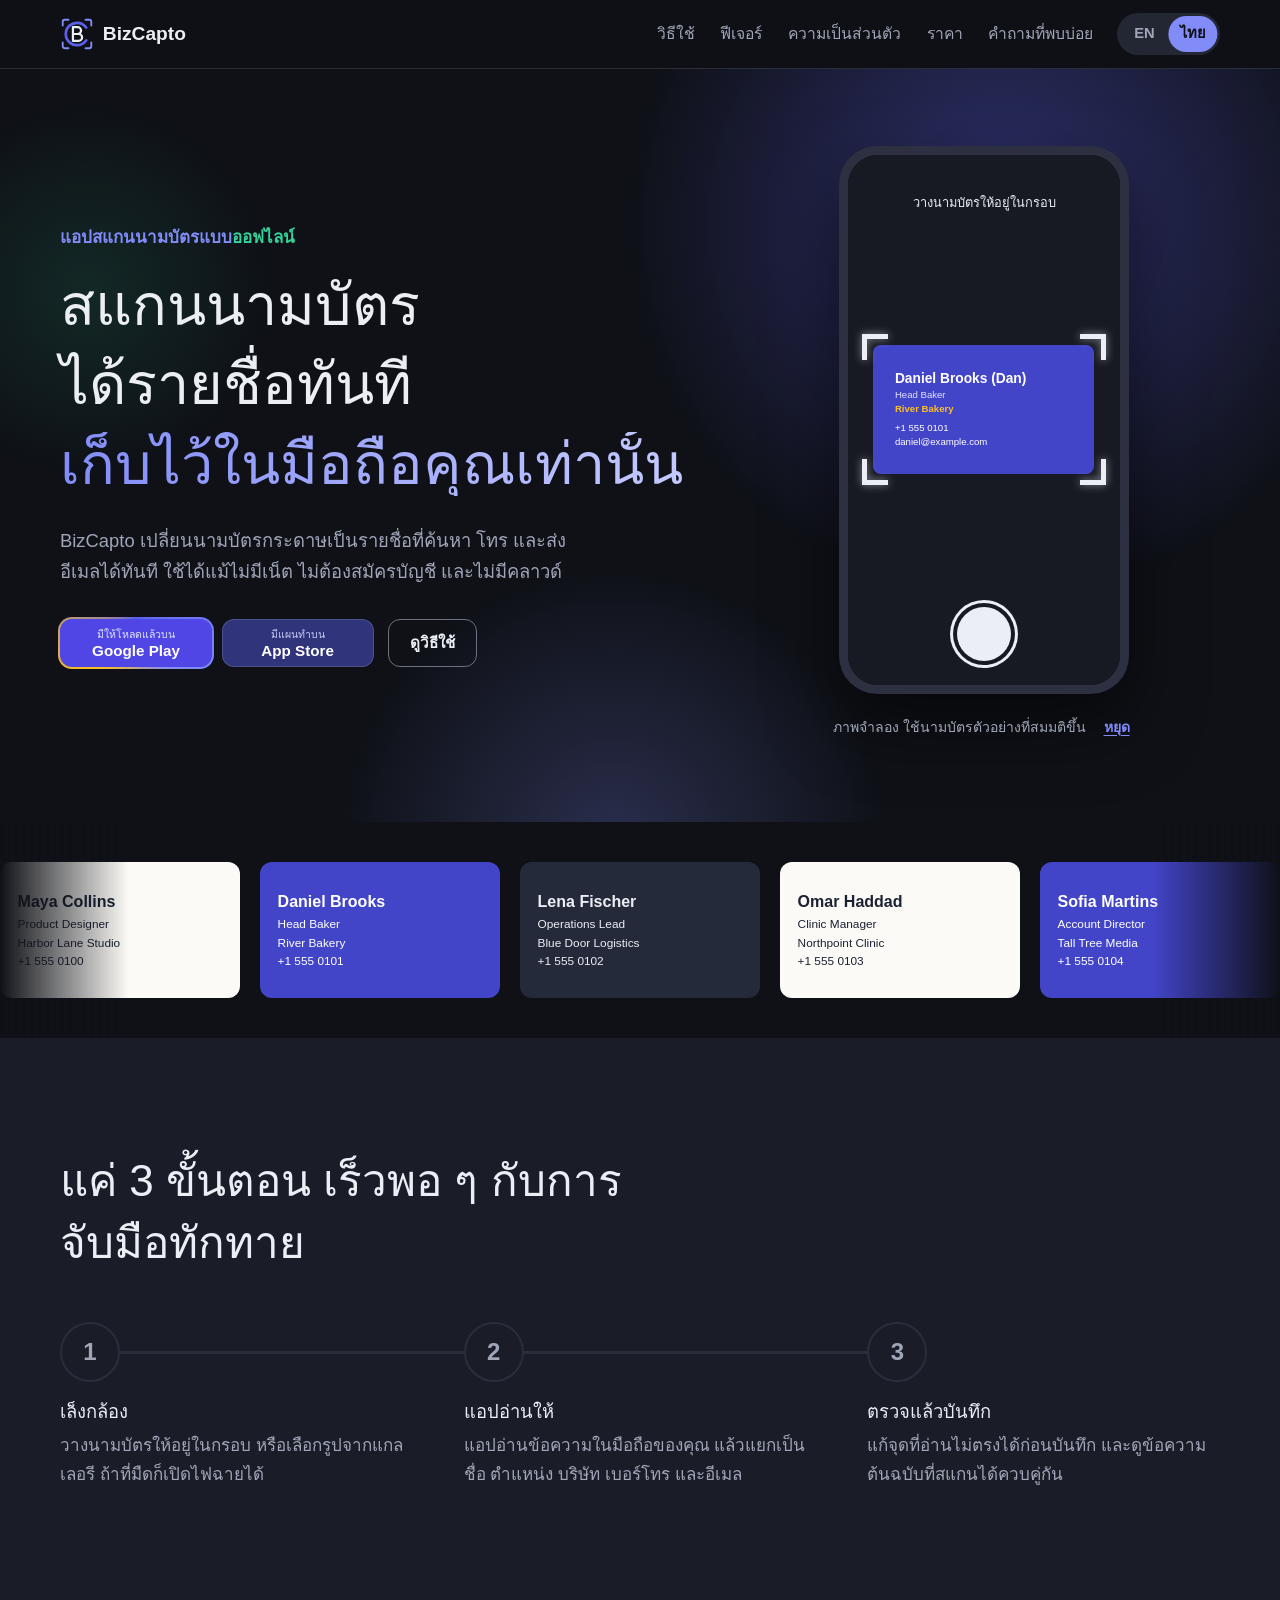
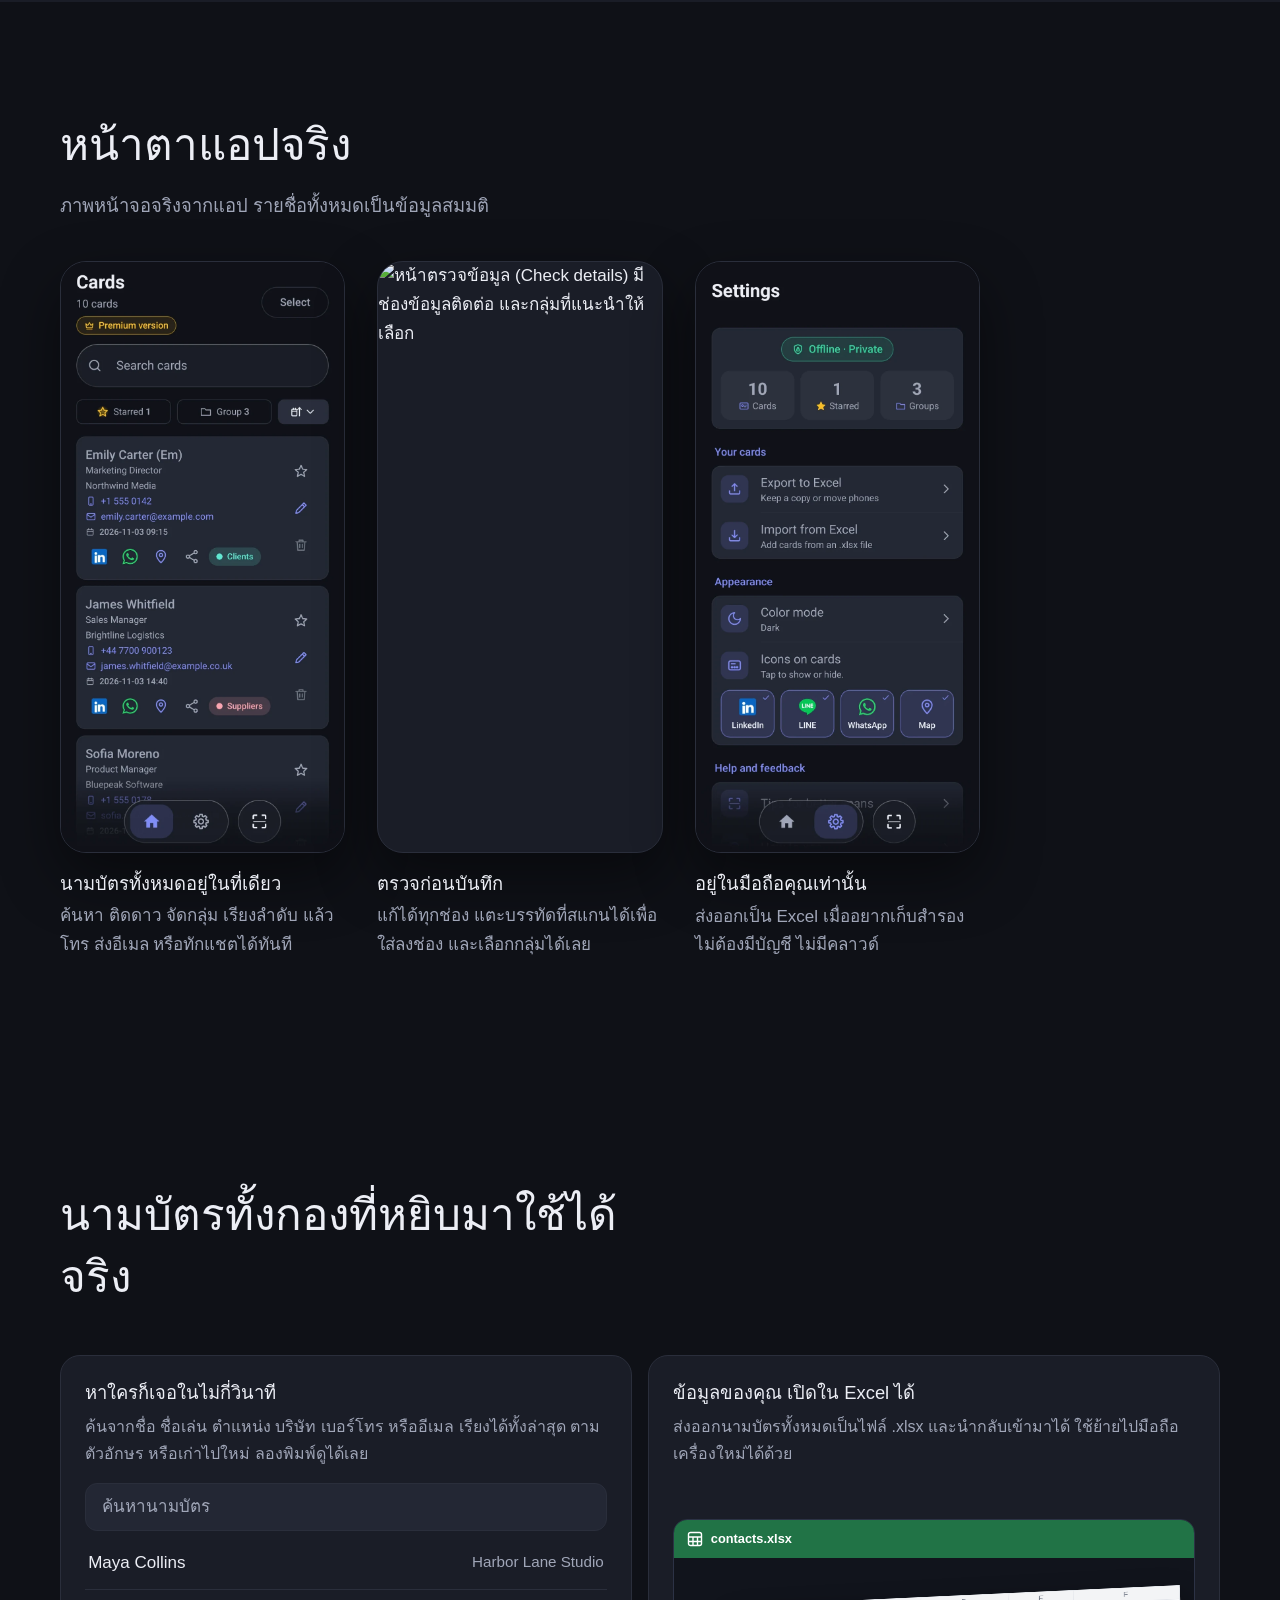
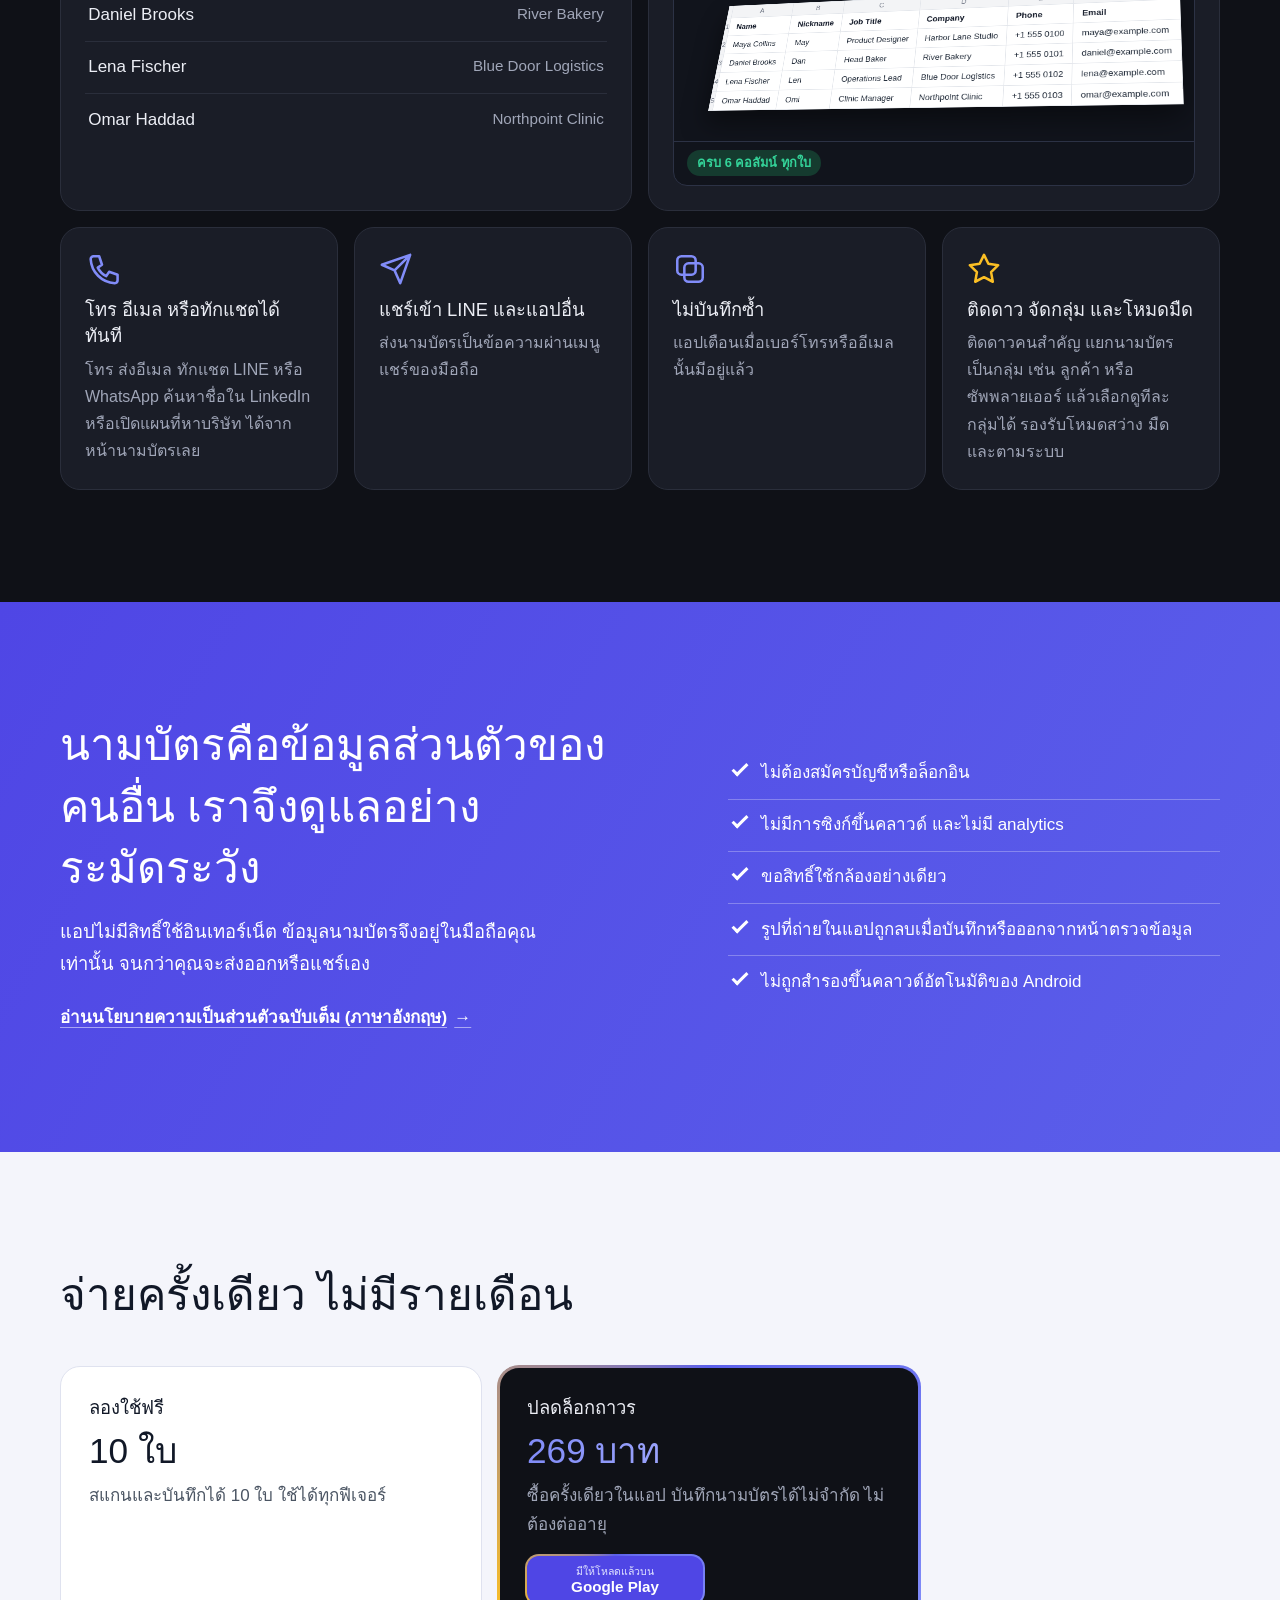
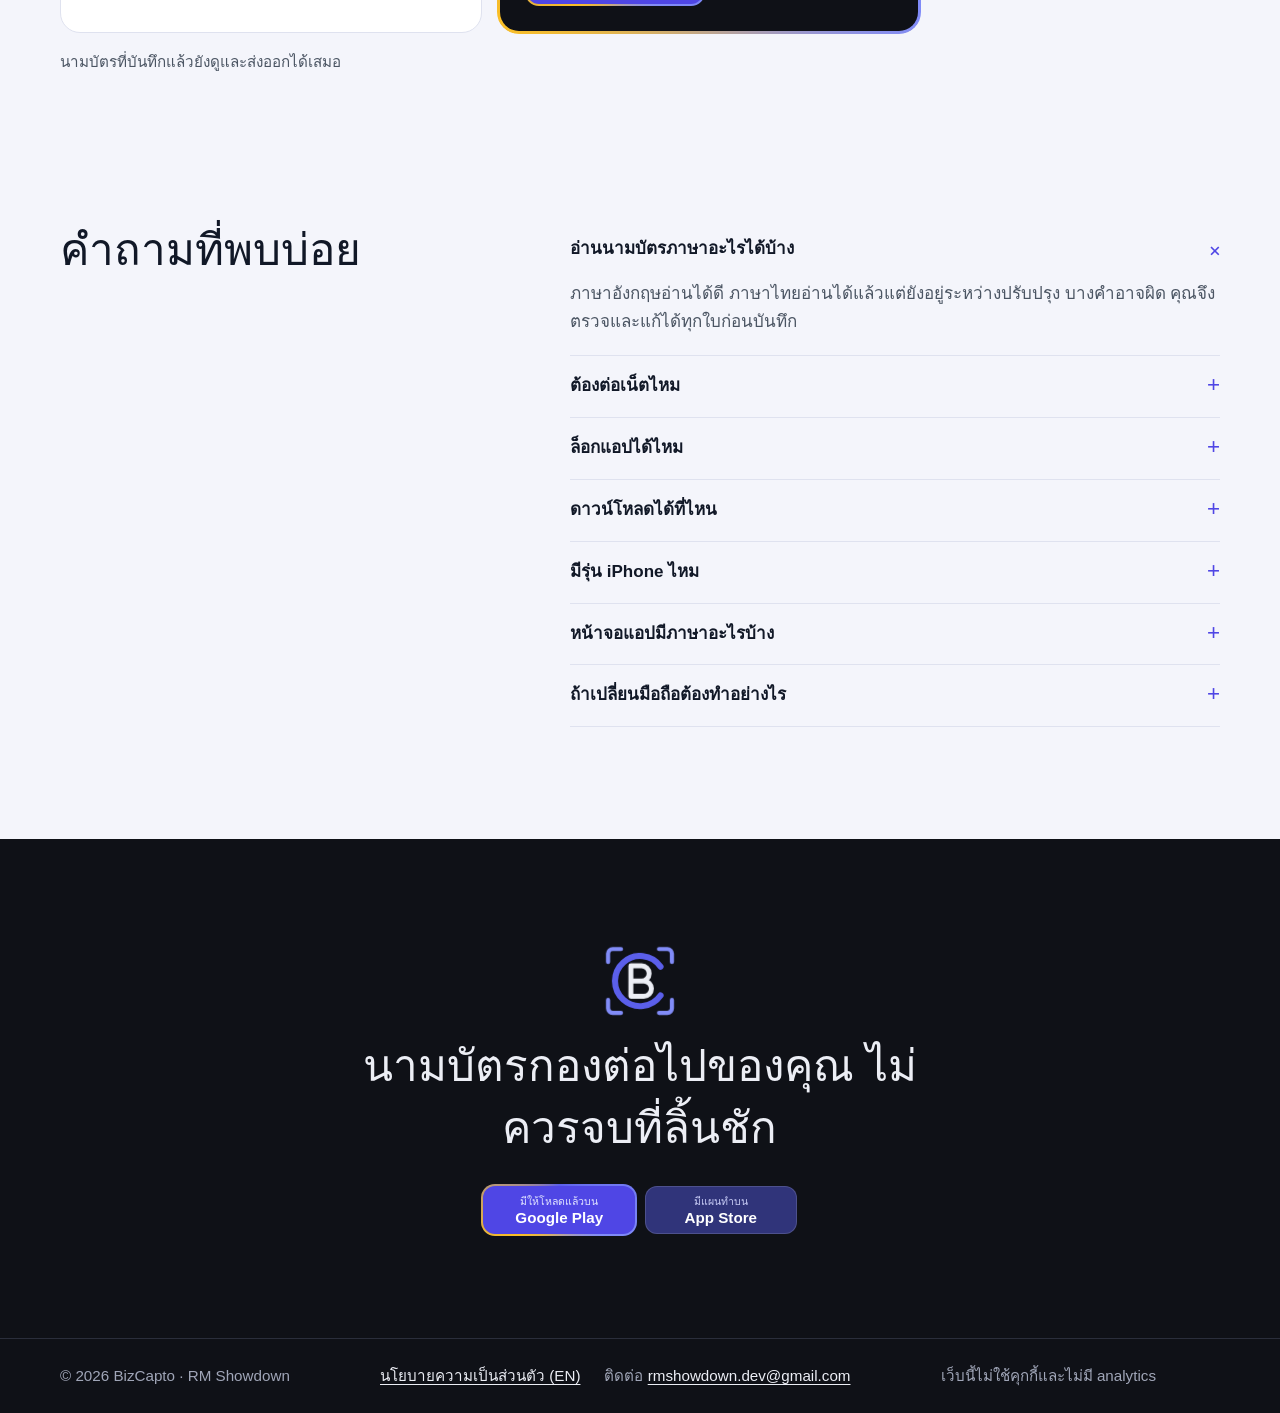
==== commit 35568d96: "feat(seo): app lock FAQ, meta update, no language names on English page" ====
--- a/th/index.html
+++ b/th/index.html
@@ -5,7 +5,7 @@
   <meta charset="utf-8">
   <meta name="viewport" content="width=device-width, initial-scale=1">
   <title>BizCapto | แอปสแกนนามบัตร เก็บรายชื่อไว้ในมือถือของคุณ</title>
-  <meta name="description" content="BizCapto สแกนนามบัตรเป็นรายชื่อที่ค้นหาและจัดกลุ่มได้ ทักแชต LINE หรือ WhatsApp ได้ทันที ใช้งานได้โดยไม่ต้องต่อเน็ต ไม่ต้องสมัครบัญชี และเก็บข้อมูลไว้ในมือถือของคุณ">
+  <meta name="description" content="BizCapto สแกนนามบัตรเป็นรายชื่อที่ค้นหาและจัดกลุ่มได้ ทักแชต LINE หรือ WhatsApp ได้ทันที ใช้งานได้โดยไม่ต้องต่อเน็ต ล็อกแอปด้วยสแกนนิ้วได้ และเก็บข้อมูลไว้ในมือถือของคุณ">
   <meta name="google-site-verification" content="9E5ic6exMu49nEAiIoT-Es5bumaMfsEbR8roI2fSj4I">
   <link rel="canonical" href="https://rmshowdown.github.io/bizcapto/th/">
   <!-- หน้าเดียวกัน 2 ภาษา: บอก Google ว่าหน้าไหนภาษาอะไร (ใส่เหมือนกันทั้ง 2 หน้า) -->
@@ -19,7 +19,7 @@
     "@type": "SoftwareApplication",
     "name": "BizCapto",
     "alternateName": "BizCapto: Business Card Scan",
-    "description": "BizCapto สแกนนามบัตรเป็นรายชื่อที่ค้นหาและจัดกลุ่มได้ ทักแชต LINE หรือ WhatsApp ได้ทันที ใช้งานได้โดยไม่ต้องต่อเน็ต ไม่ต้องสมัครบัญชี และเก็บข้อมูลไว้ในมือถือของคุณ",
+    "description": "BizCapto สแกนนามบัตรเป็นรายชื่อที่ค้นหาและจัดกลุ่มได้ ทักแชต LINE หรือ WhatsApp ได้ทันที ใช้งานได้โดยไม่ต้องต่อเน็ต ล็อกแอปด้วยสแกนนิ้วได้ และเก็บข้อมูลไว้ในมือถือของคุณ",
     "applicationCategory": "BusinessApplication",
     "operatingSystem": "Android 7.0 or newer",
     "inLanguage": "th",
@@ -27,7 +27,7 @@
     "image": "https://rmshowdown.github.io/bizcapto/img/og-image-th.png",
     "installUrl": "https://play.google.com/store/apps/details?id=com.rmshowdown.bizcapto",
     "offers": { "@type": "Offer", "price": "0", "priceCurrency": "USD", "description": "10 cards included. Unlimited cards with a one-time in-app purchase." },
-    "featureList": ["Business card scanner with on-device OCR", "Auto crop and auto capture", "Organize business cards into groups", "Search, star, call, email and share contacts", "Chat on LINE or WhatsApp from a card in one tap", "Find a company on the map from its card", "Export and import Excel (.xlsx)", "Works offline, no account"],
+    "featureList": ["Business card scanner with on-device OCR", "Auto crop and auto capture", "Organize business cards into groups", "Search, star, call, email and share contacts", "Chat on LINE or WhatsApp from a card in one tap", "Find a company on the map from its card", "Export and import Excel (.xlsx)", "App lock with fingerprint, face or screen lock", "Works offline, no account"],
     "publisher": { "@type": "Organization", "name": "RM Showdown", "email": "rmshowdown.dev@gmail.com" }
   }
   </script>
@@ -55,6 +55,14 @@
       },
       {
         "@type": "Question",
+        "name": "ล็อกแอปได้ไหม",
+        "acceptedAnswer": {
+          "@type": "Answer",
+          "text": "ได้เลย เปิด \"ล็อกแอป\" ในหน้า \"ตั้งค่า\" แล้วแอปจะเปิดด้วยลายนิ้วมือ ใบหน้า หรือรหัสล็อกจอเท่านั้น แอปใช้ล็อกของมือถือเอง ไม่เก็บรหัสผ่านไว้ในแอป"
+        }
+      },
+      {
+        "@type": "Question",
         "name": "ดาวน์โหลดได้ที่ไหน",
         "acceptedAnswer": {
           "@type": "Answer",
@@ -74,7 +82,7 @@
         "name": "หน้าจอแอปมีภาษาอะไรบ้าง",
         "acceptedAnswer": {
           "@type": "Answer",
-          "text": "แอปใช้ภาษาตามที่ตั้งไว้ในมือถือ ตอนนี้มีภาษาอังกฤษและไทย และมีแผนเพิ่มภาษาอื่น ๆ"
+          "text": "แอปใช้ภาษาตามที่ตั้งไว้ในมือถือ ถ้าเป็น Android 13 ขึ้นไป เลือกภาษาของแอปแยกได้ใน Settings ของมือถือ ตอนนี้มีภาษาอังกฤษและไทย และมีแผนเพิ่มภาษาอื่น ๆ"
         }
       },
       {
@@ -93,7 +101,7 @@
   <meta property="og:site_name" content="BizCapto">
   <meta property="og:locale" content="th_TH">
   <meta property="og:title" content="BizCapto | แอปสแกนนามบัตร เก็บรายชื่อไว้ในมือถือของคุณ">
-  <meta property="og:description" content="BizCapto สแกนนามบัตรเป็นรายชื่อที่ค้นหาและจัดกลุ่มได้ ทักแชต LINE หรือ WhatsApp ได้ทันที ใช้งานได้โดยไม่ต้องต่อเน็ต ไม่ต้องสมัครบัญชี และเก็บข้อมูลไว้ในมือถือของคุณ">
+  <meta property="og:description" content="BizCapto สแกนนามบัตรเป็นรายชื่อที่ค้นหาและจัดกลุ่มได้ ทักแชต LINE หรือ WhatsApp ได้ทันที ใช้งานได้โดยไม่ต้องต่อเน็ต ล็อกแอปด้วยสแกนนิ้วได้ และเก็บข้อมูลไว้ในมือถือของคุณ">
   <meta property="og:url" content="https://rmshowdown.github.io/bizcapto/th/">
   <meta property="og:image" content="https://rmshowdown.github.io/bizcapto/img/og-image-th.png">
   <meta property="og:image:width" content="1024">
@@ -409,6 +417,10 @@
             <p data-i18n="faq.2.a">ไม่ต้อง การสแกน อ่านข้อความ และบันทึกทำในมือถือทั้งหมด มีเพียงปุ่ม LinkedIn ที่เปิดเบราว์เซอร์เมื่อคุณกดเอง</p>
           </details>
           <details>
+            <summary data-i18n="faq.7.q">ล็อกแอปได้ไหม</summary>
+            <p data-i18n="faq.7.a">ได้เลย เปิด "ล็อกแอป" ในหน้า "ตั้งค่า" แล้วแอปจะเปิดด้วยลายนิ้วมือ ใบหน้า หรือรหัสล็อกจอเท่านั้น แอปใช้ล็อกของมือถือเอง ไม่เก็บรหัสผ่านไว้ในแอป</p>
+          </details>
+          <details>
             <summary data-i18n="faq.3.q">ดาวน์โหลดได้ที่ไหน</summary>
             <p data-i18n="faq.3.a">ดาวน์โหลดได้บน <a href="https://play.google.com/store/apps/details?id=com.rmshowdown.bizcapto&amp;referrer=utm_source%3Dwebsite">Google Play</a> ใช้กับ Android 7.0 ขึ้นไป ลองบันทึกได้ 10 ใบก่อน ถ้าชอบค่อยซื้อครั้งเดียวเพื่อบันทึกได้ไม่จำกัด</p>
           </details>
@@ -418,7 +430,7 @@
           </details>
           <details>
             <summary data-i18n="faq.5.q">หน้าจอแอปมีภาษาอะไรบ้าง</summary>
-            <p data-i18n="faq.5.a">แอปใช้ภาษาตามที่ตั้งไว้ในมือถือ ตอนนี้มีภาษาอังกฤษและไทย และมีแผนเพิ่มภาษาอื่น ๆ</p>
+            <p data-i18n="faq.5.a">แอปใช้ภาษาตามที่ตั้งไว้ในมือถือ ถ้าเป็น Android 13 ขึ้นไป เลือกภาษาของแอปแยกได้ใน Settings ของมือถือ ตอนนี้มีภาษาอังกฤษและไทย และมีแผนเพิ่มภาษาอื่น ๆ</p>
           </details>
           <details>
             <summary data-i18n="faq.6.q">ถ้าเปลี่ยนมือถือต้องทำอย่างไร</summary>
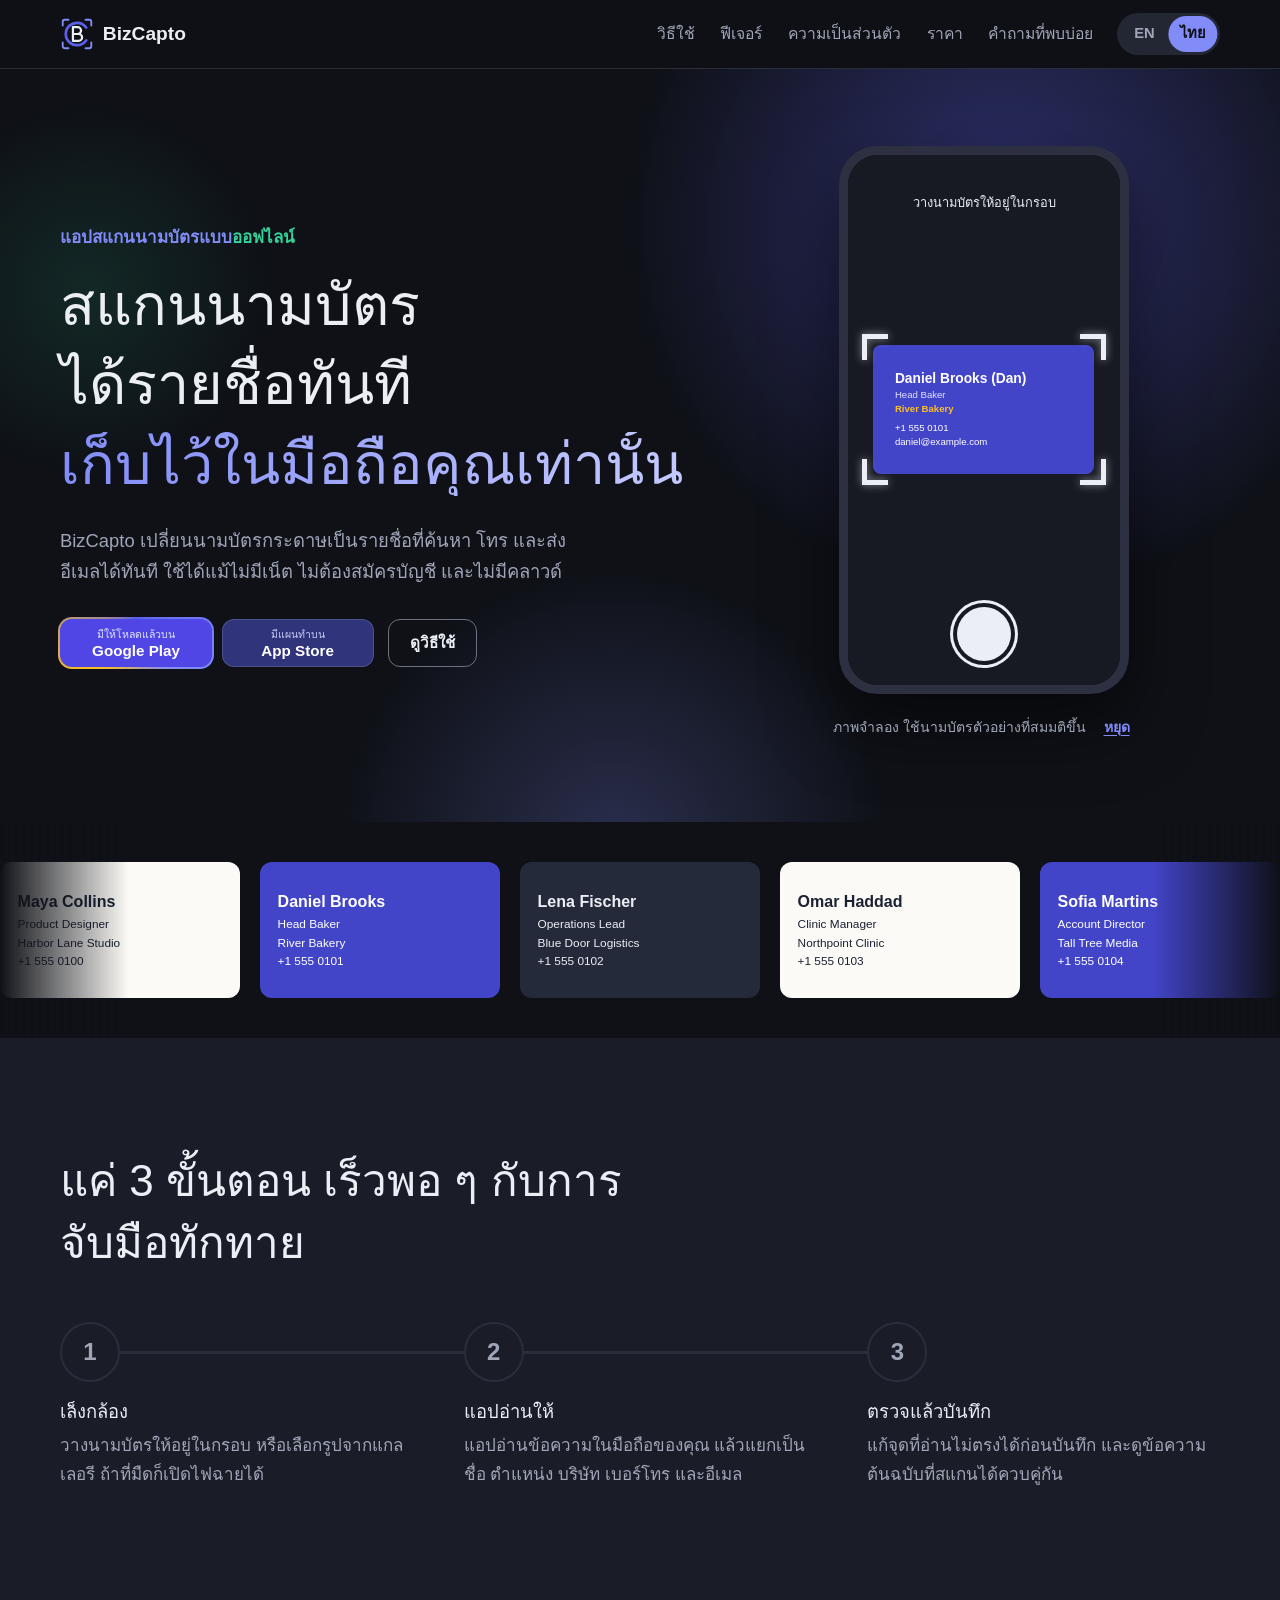
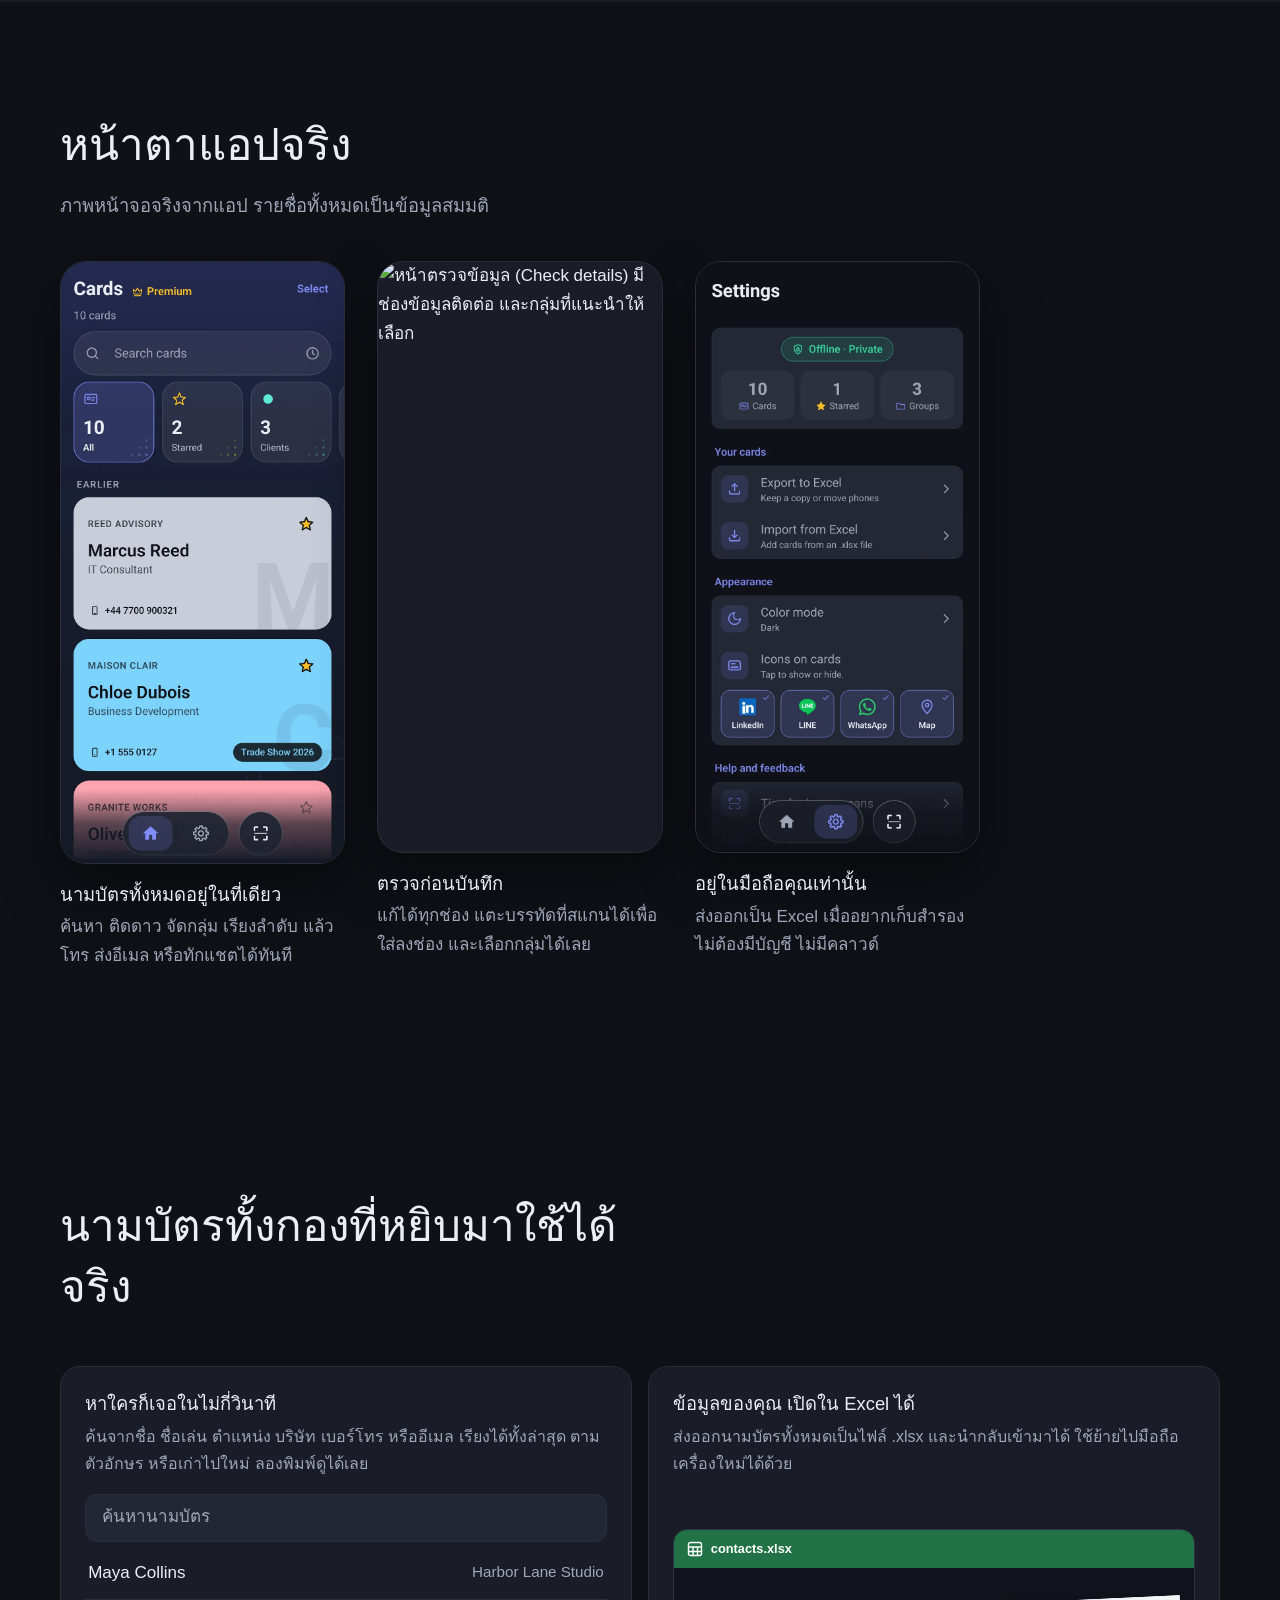
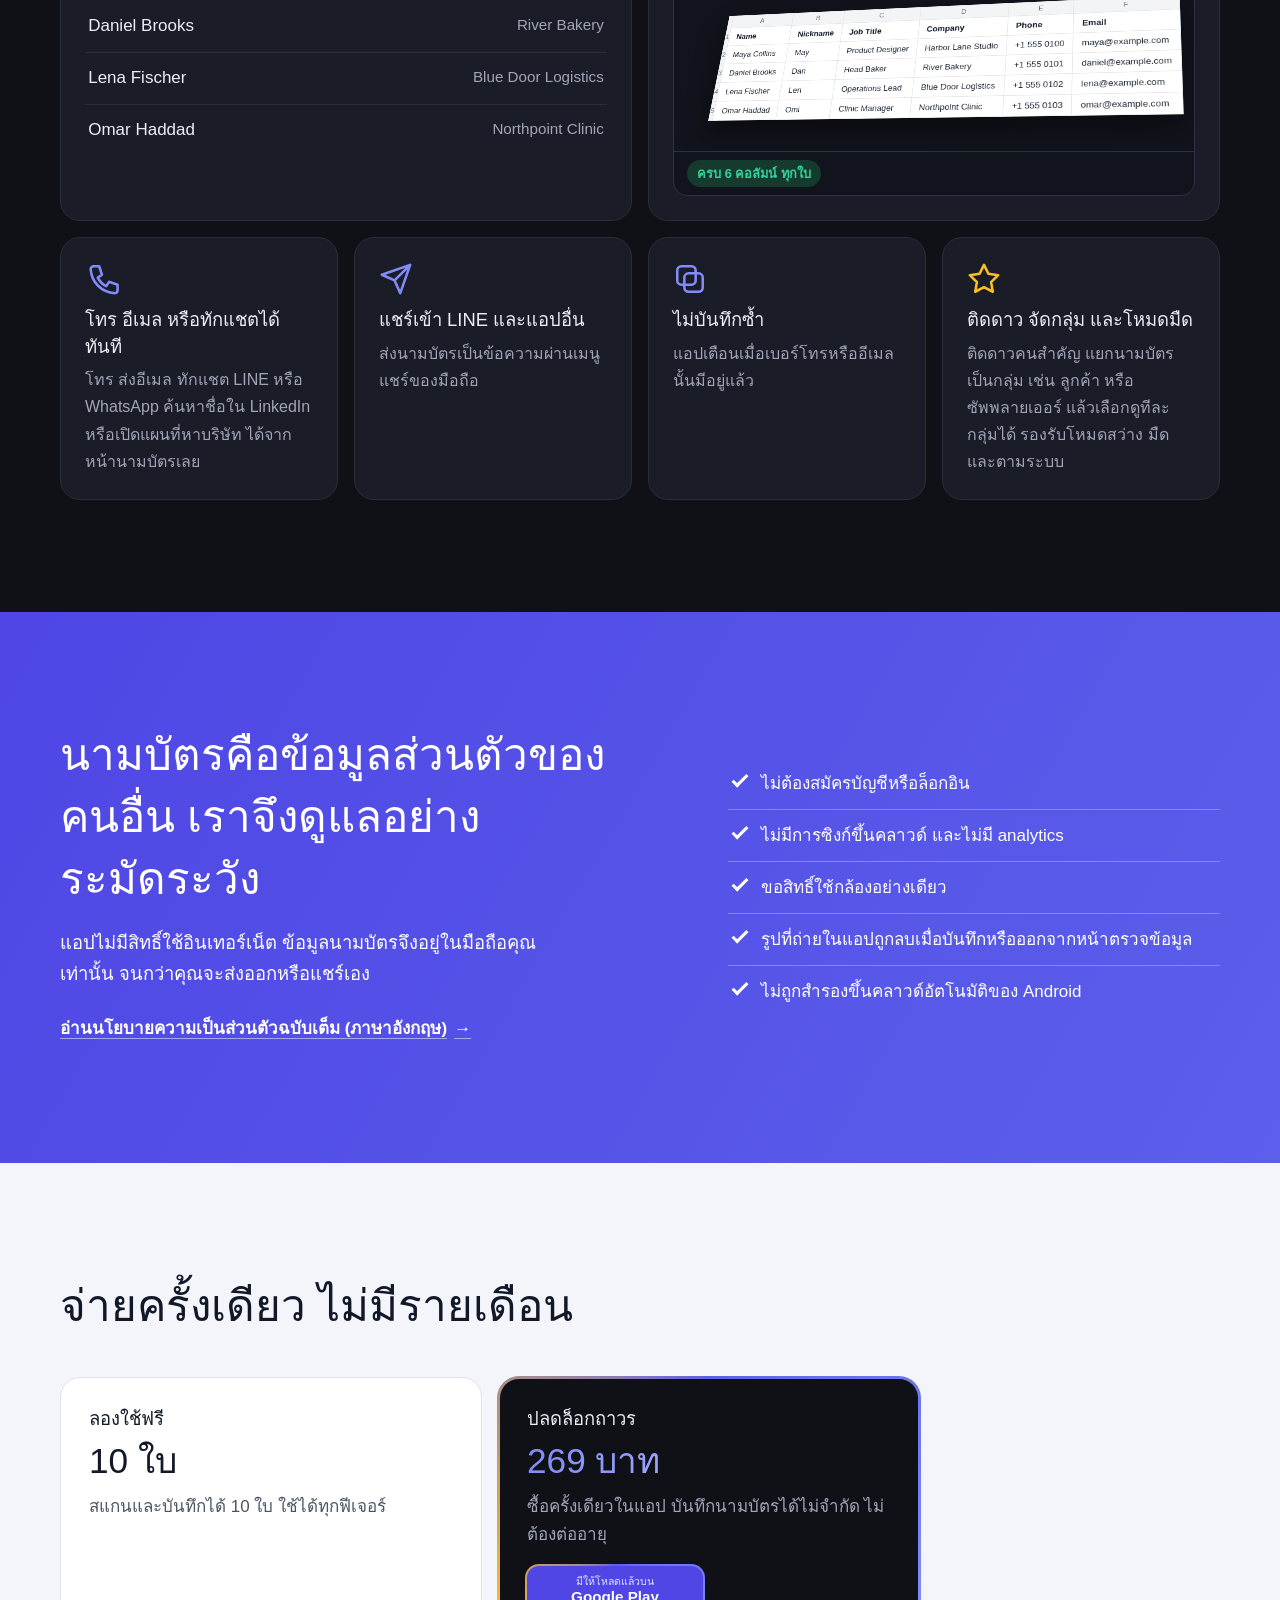
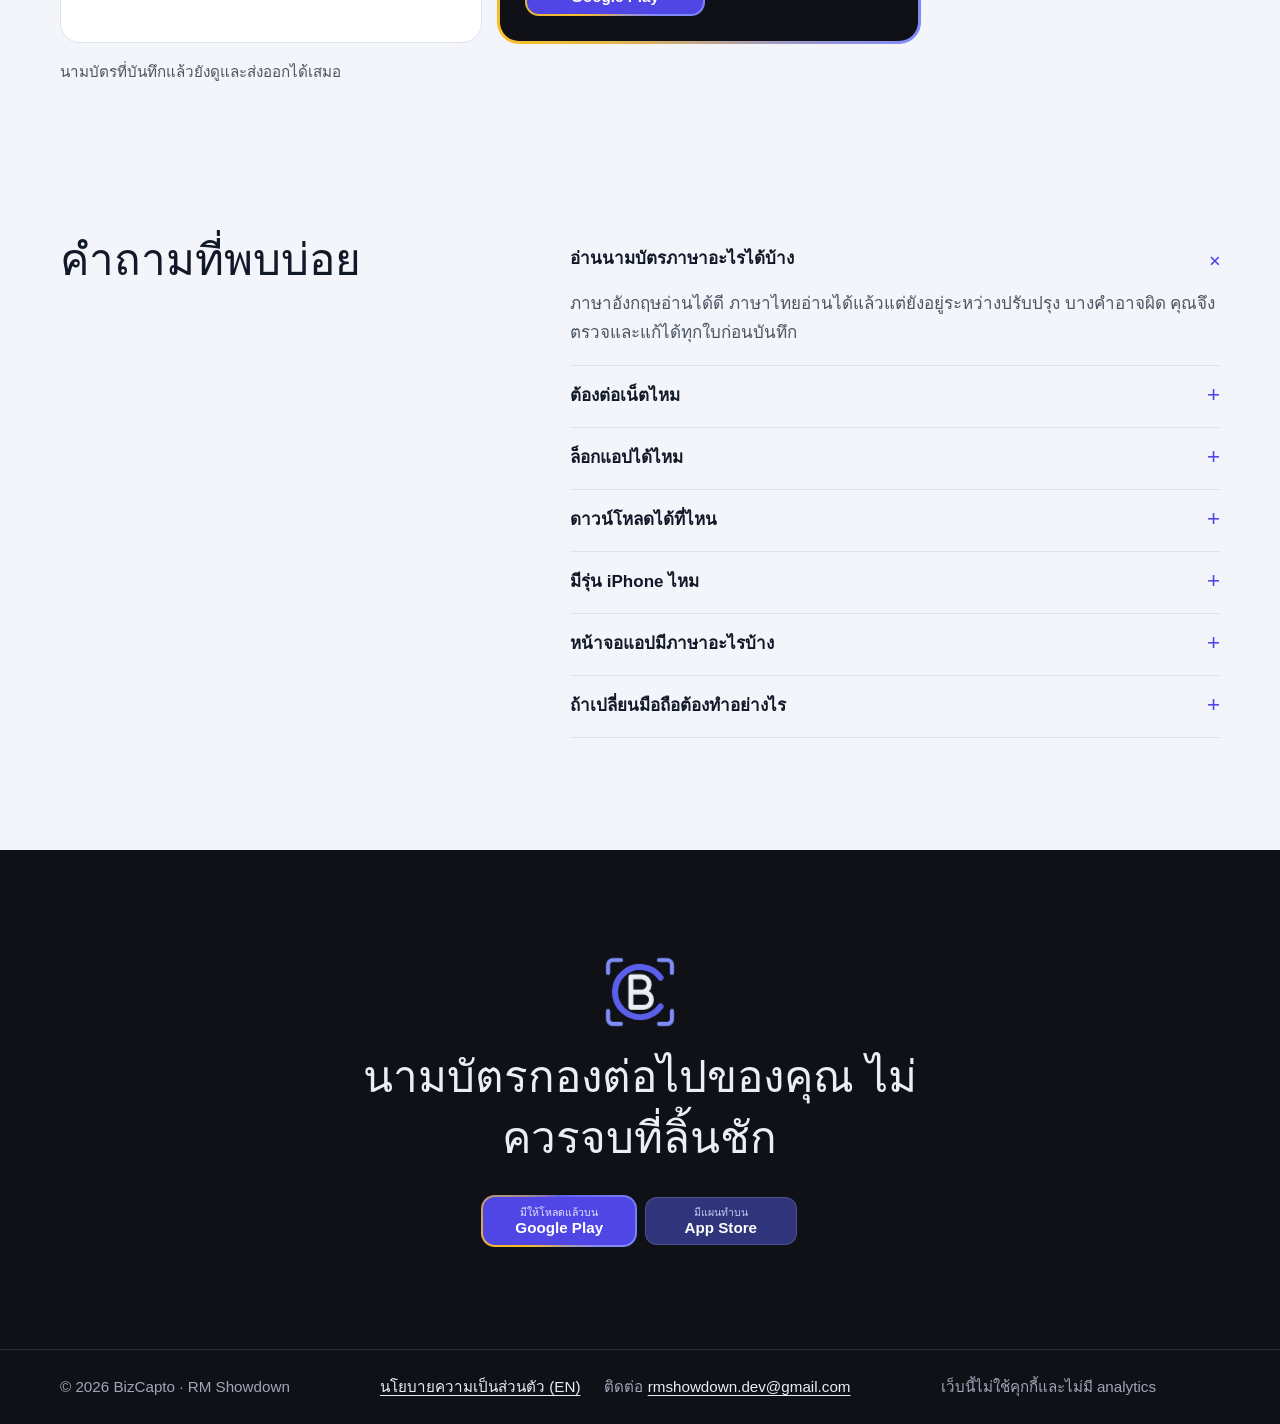
==== commit e96e7e2c: "feat(site): show new wallet-style Cards screen, update alt text and sitemap" ====
--- a/th/index.html
+++ b/th/index.html
@@ -265,7 +265,7 @@
         <p class="lead" data-i18n="screens.lead">ภาพหน้าจอจริงจากแอป รายชื่อทั้งหมดเป็นข้อมูลสมมติ</p>
         <div class="shots">
           <figure class="shot">
-            <img src="../img/screen-cards.webp" width="857" height="1785" loading="lazy" decoding="async" alt="หน้ารายการนามบัตร มีช่องค้นหา ตัวกรองติดดาวและกลุ่ม และปุ่ม LinkedIn, WhatsApp, แผนที่ และแชร์บนการ์ดแต่ละใบ" data-i18n-alt="หน้ารายการนามบัตร มีช่องค้นหา ตัวกรองติดดาวและกลุ่ม และปุ่ม LinkedIn, WhatsApp, แผนที่ และแชร์บนการ์ดแต่ละใบ">
+            <img src="../img/screen-cards.webp" width="857" height="1817" loading="lazy" decoding="async" alt="หน้ารายการนามบัตร มีช่องค้นหา ช่องกลุ่ม ทั้งหมด ติดดาว และลูกค้า และนามบัตรเป็นสีตามกลุ่ม" data-i18n-alt="หน้ารายการนามบัตร มีช่องค้นหา ช่องกลุ่ม ทั้งหมด ติดดาว และลูกค้า และนามบัตรเป็นสีตามกลุ่ม">
             <figcaption>
               <h3 data-i18n="screens.1.title">นามบัตรทั้งหมดอยู่ในที่เดียว</h3>
               <p data-i18n="screens.1.text">ค้นหา ติดดาว จัดกลุ่ม เรียงลำดับ แล้วโทร ส่งอีเมล หรือทักแชตได้ทันที</p>
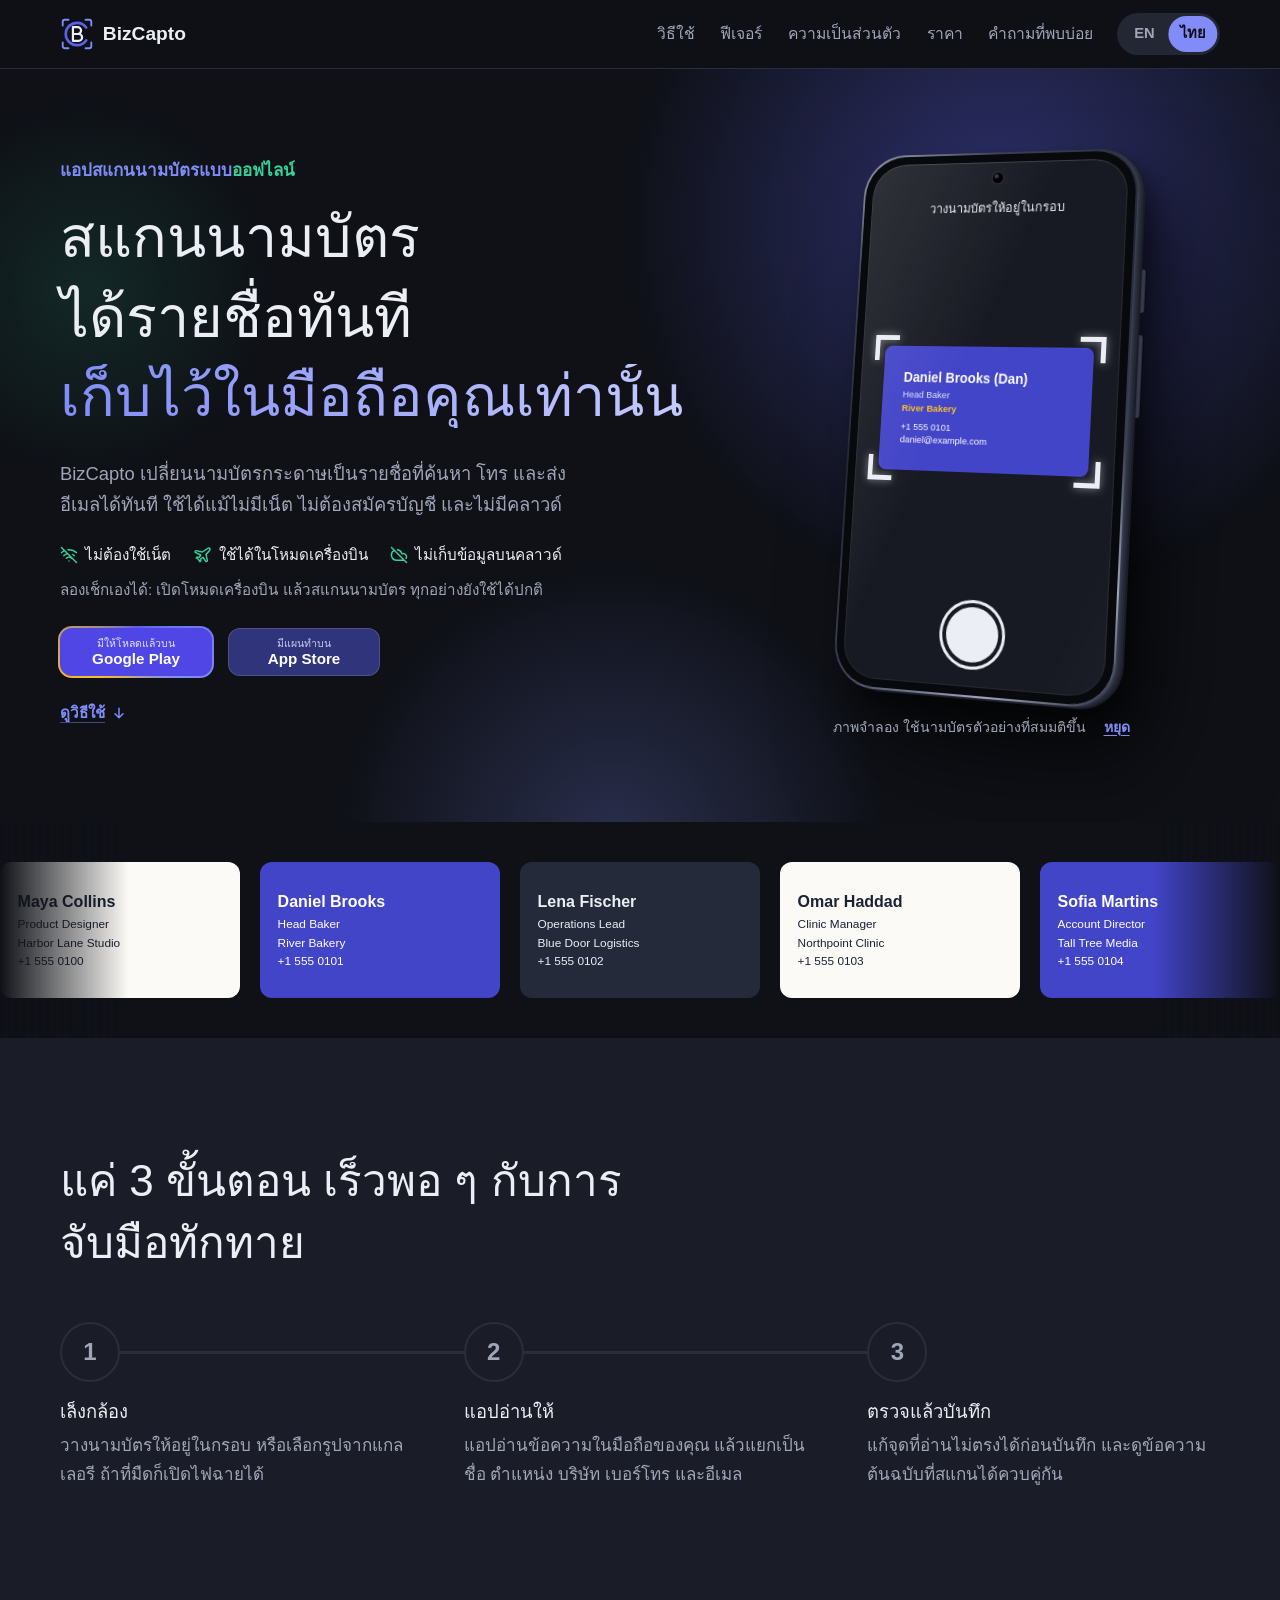
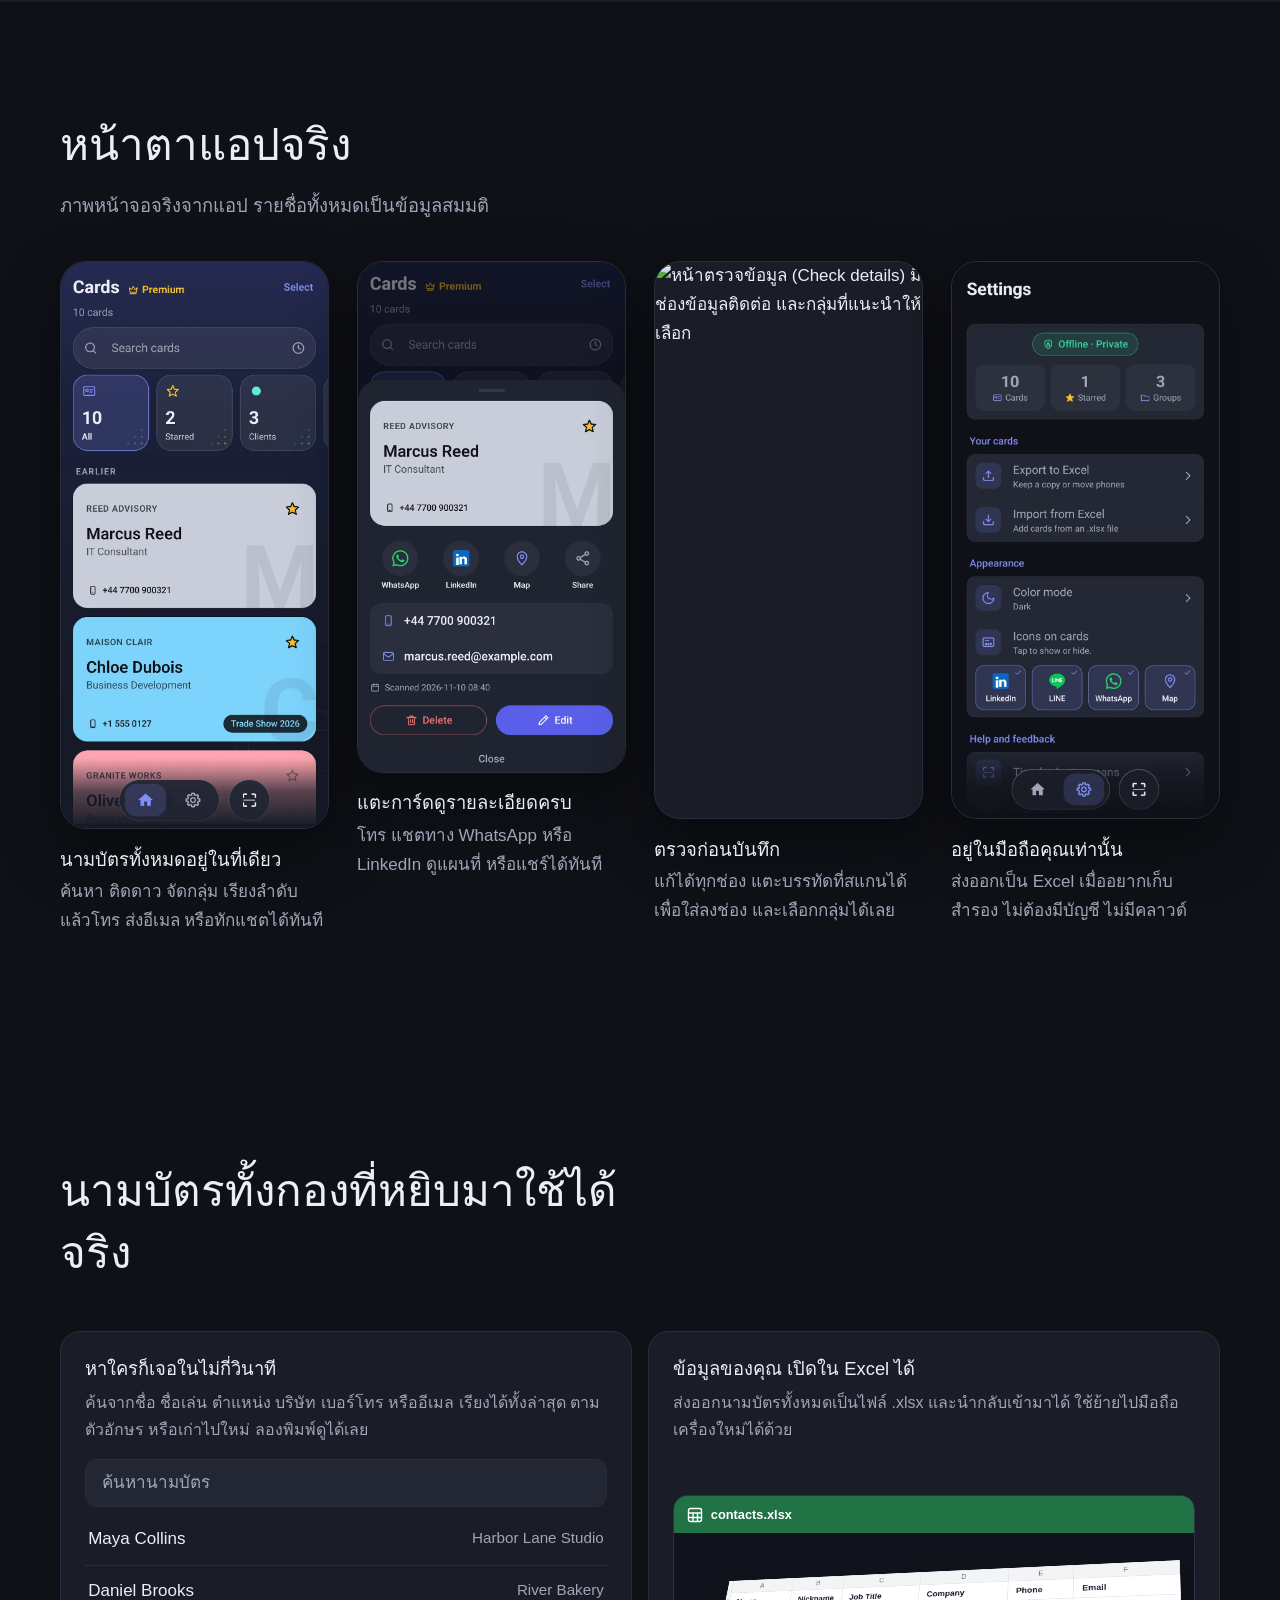
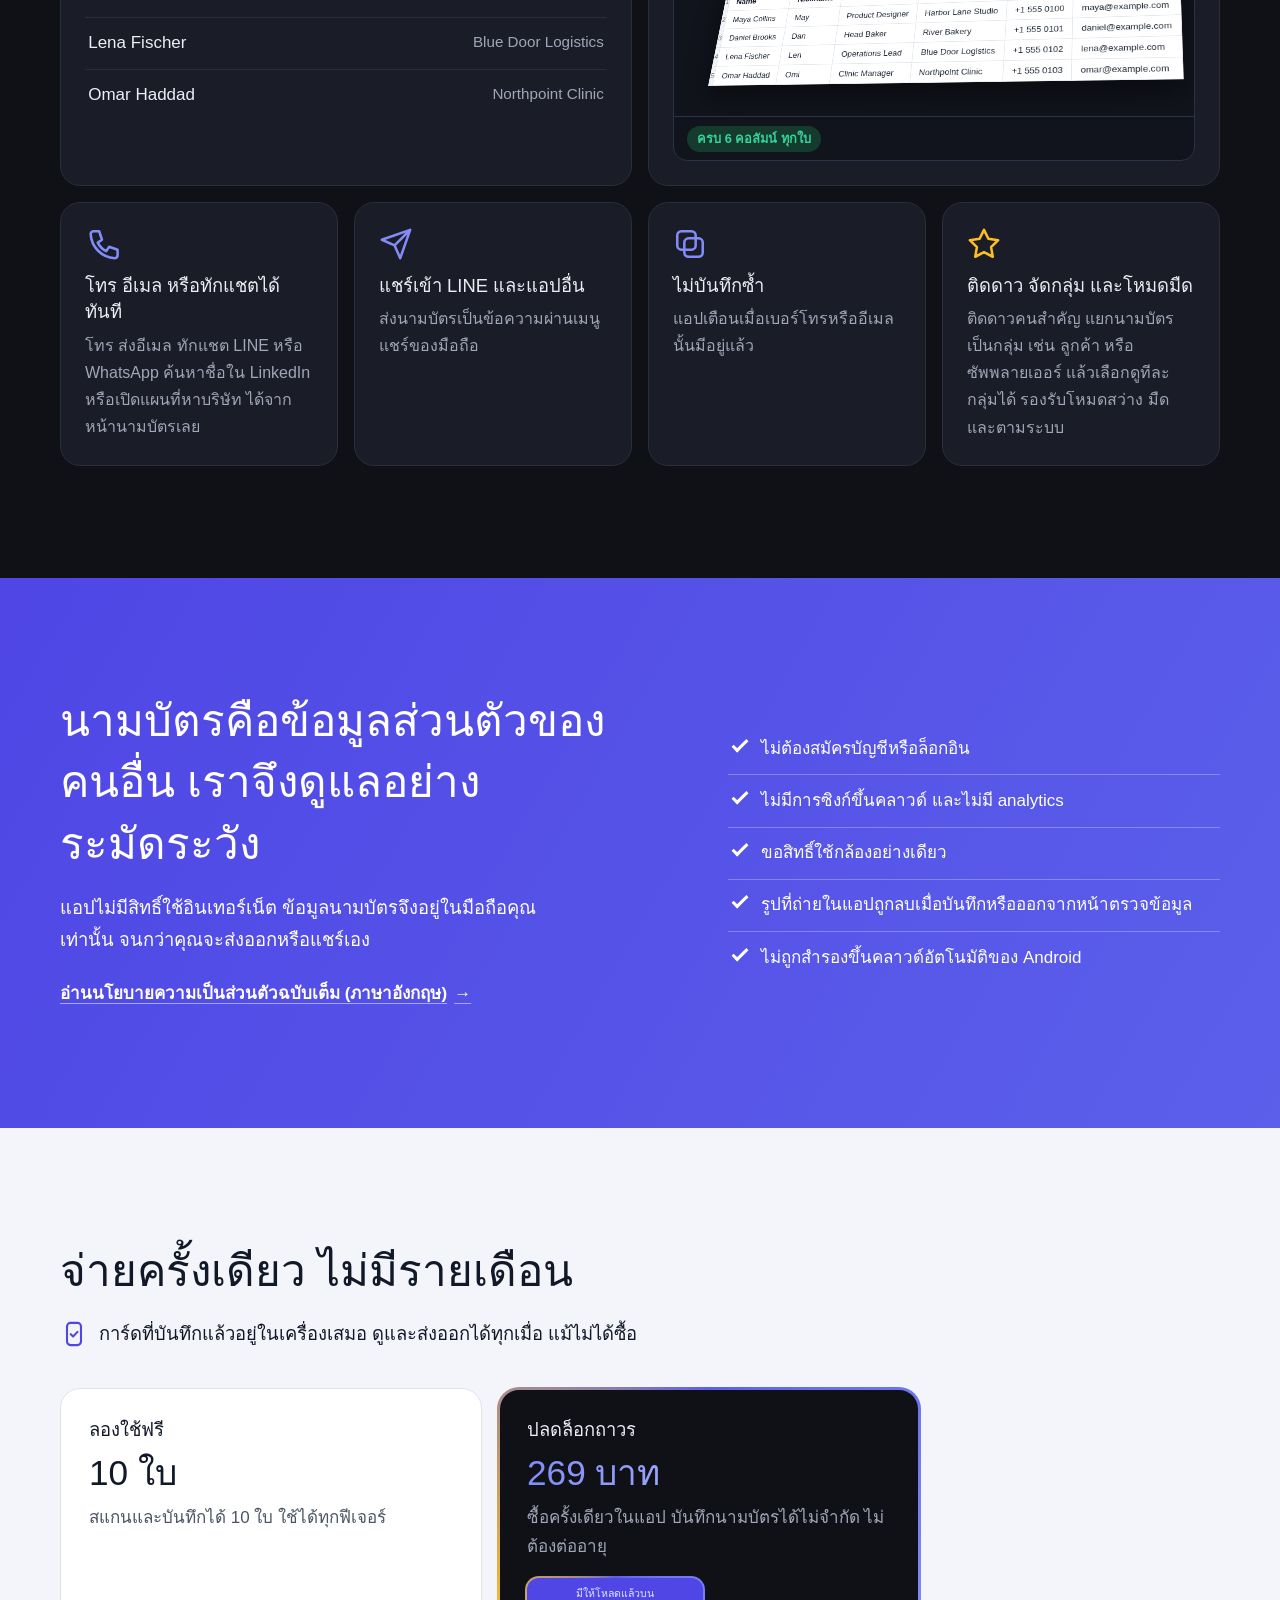
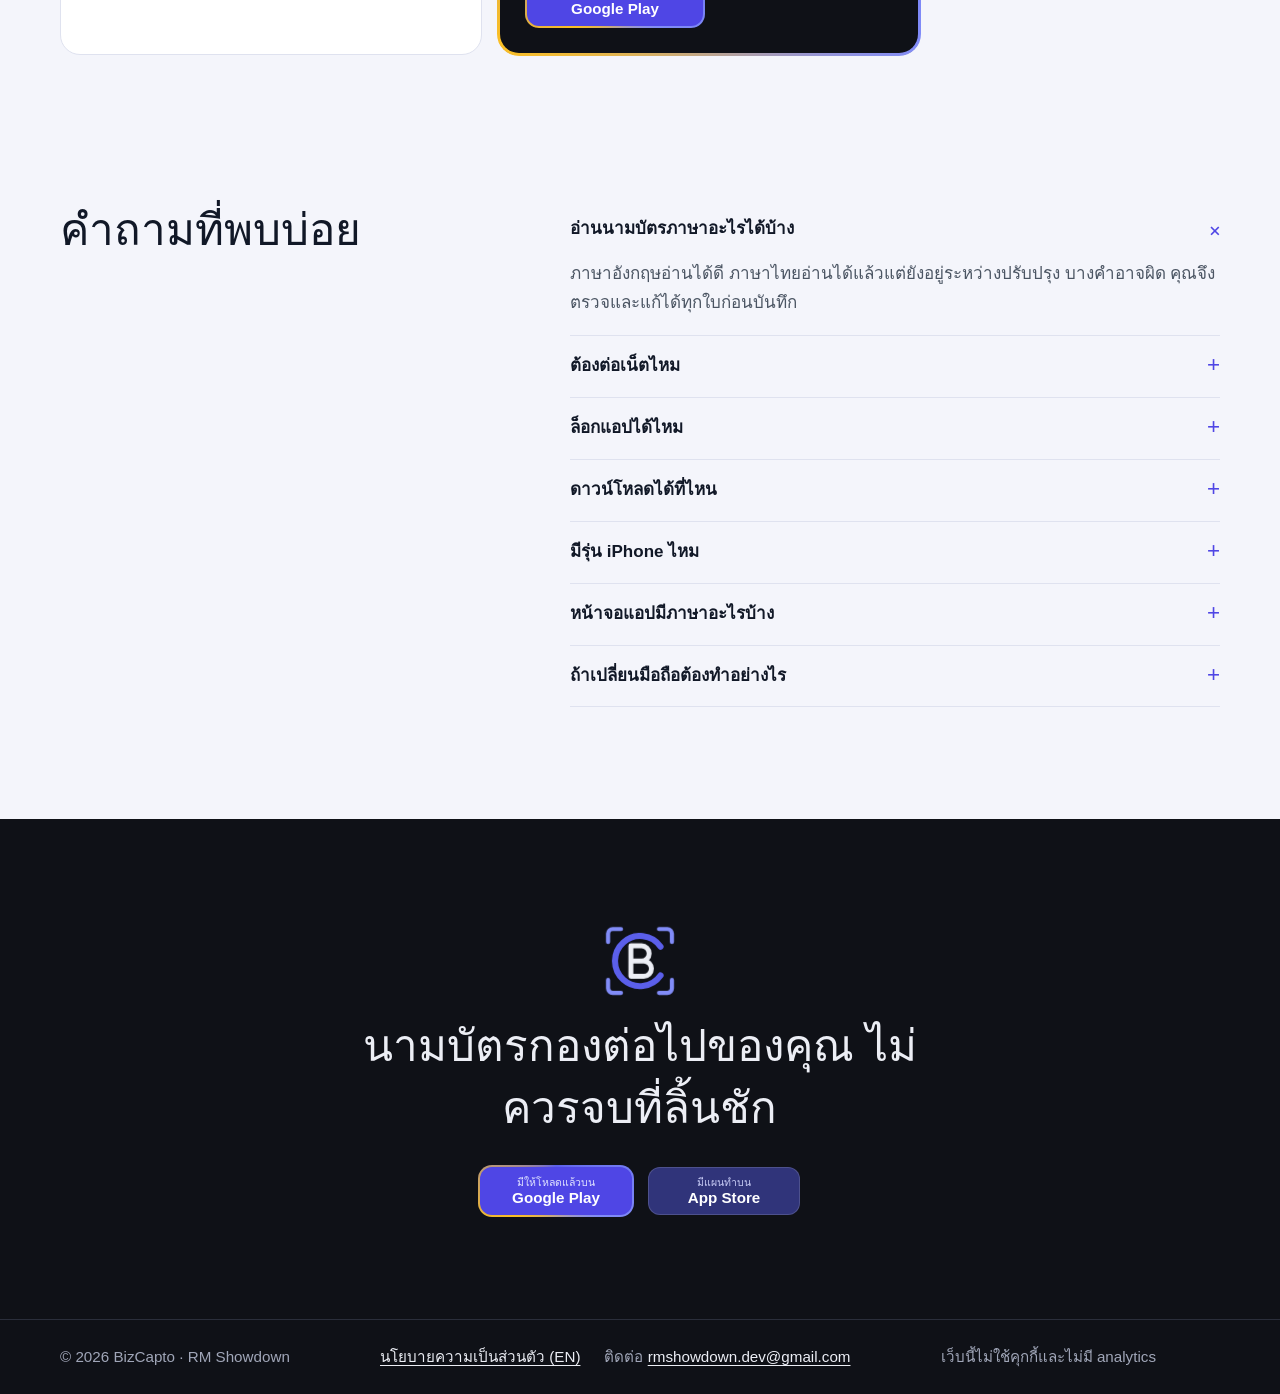
==== commit 35bfea93: "feat(site): hero offline proof, pricing promise, 3D demo phone, card sheet screen" ====
--- a/th/index.html
+++ b/th/index.html
@@ -27,7 +27,7 @@
     "image": "https://rmshowdown.github.io/bizcapto/img/og-image-th.png",
     "installUrl": "https://play.google.com/store/apps/details?id=com.rmshowdown.bizcapto",
     "offers": { "@type": "Offer", "price": "0", "priceCurrency": "USD", "description": "10 cards included. Unlimited cards with a one-time in-app purchase." },
-    "featureList": ["Business card scanner with on-device OCR", "Auto crop and auto capture", "Organize business cards into groups", "Search, star, call, email and share contacts", "Chat on LINE or WhatsApp from a card in one tap", "Find a company on the map from its card", "Export and import Excel (.xlsx)", "App lock with fingerprint, face or screen lock", "Works offline, no account"],
+    "featureList": ["Business card scanner with on-device OCR", "Auto crop and auto capture", "Organize business cards into groups", "Search, star, call, email and share contacts", "Chat on LINE or WhatsApp from a card in one tap", "Find a company on the map from its card", "Export and import Excel (.xlsx)", "App lock with fingerprint, face or screen lock", "Works offline and in airplane mode, no account, no cloud"],
     "publisher": { "@type": "Organization", "name": "RM Showdown", "email": "rmshowdown.dev@gmail.com" }
   }
   </script>
@@ -176,20 +176,30 @@
           <p class="eyebrow" data-i18n="hero.eyebrow">แอปสแกนนามบัตรแบบ<span class="hl">ออฟไลน์</span></p>
           <h1 data-i18n="hero.title">สแกนนามบัตร<br>ได้รายชื่อทันที<br><span>เก็บไว้ในมือถือคุณเท่านั้น</span></h1>
           <p class="lead" data-i18n="hero.lead">BizCapto เปลี่ยนนามบัตรกระดาษเป็นรายชื่อที่ค้นหา โทร และส่งอีเมลได้ทันที ใช้ได้แม้ไม่มีเน็ต ไม่ต้องสมัครบัญชี และไม่มีคลาวด์</p>
+          <ul class="proof">
+            <li><svg viewBox="0 0 24 24" aria-hidden="true"><path d="M12 20h.01M8.5 16.43a5 5 0 0 1 7 0M5 12.86a10 10 0 0 1 5.17-2.69M19 12.86a10 10 0 0 0-2-1.52M2 8.82a15 15 0 0 1 4.18-2.64M22 8.82a15 15 0 0 0-11.29-3.76M2 2l20 20"/></svg><span data-i18n="hero.proof.1">ไม่ต้องใช้เน็ต</span></li>
+            <li><svg viewBox="0 0 24 24" aria-hidden="true"><path d="M17.8 19.2 16 11l3.5-3.5C21 6 21.5 4 21 3c-1-.5-3 0-4.5 1.5L11 8 2.8 6.2c-.5-.1-.9.1-1.1.5l-.3.5c-.2.5-.1 1 .3 1.3L9 12l-2 3H4l-1 1 3 2 2 3 1-1v-3l3-2 3.5 5.3c.3.4.8.5 1.3.3l.5-.2c.4-.3.6-.7.5-1.2Z"/></svg><span data-i18n="hero.proof.2">ใช้ได้ในโหมดเครื่องบิน</span></li>
+            <li><svg viewBox="0 0 24 24" aria-hidden="true"><path d="M2 2l20 20M5.78 5.78A7 7 0 0 0 9 19h8.5a4.5 4.5 0 0 0 1.3-.19M21.53 16.5A4.5 4.5 0 0 0 17.5 10h-1.79A7 7 0 0 0 10 5.07"/></svg><span data-i18n="hero.proof.3">ไม่เก็บข้อมูลบนคลาวด์</span></li>
+          </ul>
+          <p class="check-it" data-i18n="hero.check">ลองเช็กเองได้: เปิดโหมดเครื่องบิน แล้วสแกนนามบัตร ทุกอย่างยังใช้ได้ปกติ</p>
           <div class="actions">
             <div class="stores">
               <a class="soon" href="https://play.google.com/store/apps/details?id=com.rmshowdown.bizcapto&amp;referrer=utm_source%3Dwebsite"><small data-i18n="cta.play">มีให้โหลดแล้วบน</small><strong>Google Play</strong></a>
               <span class="soon soon-later"><small data-i18n="cta.planned">มีแผนทำบน</small><strong>App Store</strong></span>
             </div>
-            <a class="btn btn-line" href="#how" data-i18n="hero.secondary">ดูวิธีใช้</a>
+            <a class="how-link" href="#how"><span data-i18n="hero.secondary">ดูวิธีใช้</span><svg viewBox="0 0 24 24" aria-hidden="true"><path d="M12 5v14M6 13l6 6 6-6"/></svg></a>
           </div>
         </div>
 
         <figure class="demo">
           <div class="bob">
           <div class="phone" id="phone" data-step="0" role="img" aria-label="ภาพจำลอง: มือถือสแกนนามบัตรตัวอย่าง แล้วกรอกข้อมูลลงช่องให้" data-i18n-aria="demo.alt">
+            <span class="btn-side btn-power" aria-hidden="true"></span>
+            <span class="btn-side btn-vol" aria-hidden="true"></span>
             <div class="screen" aria-hidden="true">
               <span class="flash"></span>
+              <span class="punch"></span>
+              <span class="glare"></span>
               <div class="cam">
                 <p class="cam-hint" data-i18n="demo.hint">วางนามบัตรให้อยู่ในกรอบ</p>
                 <div class="cam-target">
@@ -272,6 +282,13 @@
             </figcaption>
           </figure>
           <figure class="shot">
+            <img src="../img/screen-card-sheet.webp" width="857" height="1635" loading="lazy" decoding="async" alt="แผ่นรายละเอียดการ์ด มีปุ่ม WhatsApp, LinkedIn, แผนที่ และแชร์ พร้อมเบอร์โทร อีเมล และปุ่มแก้ไขกับลบ" data-i18n-alt="แผ่นรายละเอียดการ์ด มีปุ่ม WhatsApp, LinkedIn, แผนที่ และแชร์ พร้อมเบอร์โทร อีเมล และปุ่มแก้ไขกับลบ">
+            <figcaption>
+              <h3 data-i18n="screens.4.title">แตะการ์ดดูรายละเอียดครบ</h3>
+              <p data-i18n="screens.4.text">โทร แชตทาง WhatsApp หรือ LinkedIn ดูแผนที่ หรือแชร์ได้ทันที</p>
+            </figcaption>
+          </figure>
+          <figure class="shot">
             <img src="../img/screen-review.webp" width="857" height="1785" loading="lazy" decoding="async" alt="หน้าตรวจข้อมูล (Check details) มีช่องข้อมูลติดต่อ และกลุ่มที่แนะนำให้เลือก" data-i18n-alt="หน้าตรวจข้อมูล (Check details) มีช่องข้อมูลติดต่อ และกลุ่มที่แนะนำให้เลือก">
             <figcaption>
               <h3 data-i18n="screens.2.title">ตรวจก่อนบันทึก</h3>
@@ -387,6 +404,7 @@
     <section id="pricing" class="section pricing">
       <div class="wrap">
         <h2 data-i18n="price.title">จ่ายครั้งเดียว ไม่มีรายเดือน</h2>
+        <p class="promise"><svg viewBox="0 0 24 24" aria-hidden="true"><rect x="6" y="2.5" width="12" height="19" rx="3"/><path d="m9.2 12.2 2 2 3.8-4"/></svg><span data-i18n="price.note">การ์ดที่บันทึกแล้วอยู่ในเครื่องเสมอ ดูและส่งออกได้ทุกเมื่อ แม้ไม่ได้ซื้อ</span></p>
         <div class="plans">
           <article class="plan">
             <h3 data-i18n="price.free.title">ลองใช้ฟรี</h3>
@@ -400,7 +418,6 @@
             <a class="soon plan-cta" href="https://play.google.com/store/apps/details?id=com.rmshowdown.bizcapto&amp;referrer=utm_source%3Dwebsite_pricing"><small data-i18n="cta.play">มีให้โหลดแล้วบน</small><strong>Google Play</strong></a>
           </article>
         </div>
-        <p class="fine" data-i18n="price.note">นามบัตรที่บันทึกแล้วยังดูและส่งออกได้เสมอ</p>
       </div>
     </section>
 
--- a/styles.css
+++ b/styles.css
@@ -81,12 +81,23 @@
 :lang(th) h1 { line-height: 1.38; letter-spacing: 0; font-size: clamp(2.2rem, 4.6vw, 3.6rem); }
 h1 span { color: var(--indigo); }
 
-.actions { display: flex; flex-wrap: wrap; align-items: center; gap: .9rem; margin-top: 2rem; }
+.actions { display: flex; flex-direction: column; align-items: flex-start; gap: .9rem; margin-top: 2rem; }
+/* ลิงก์รองใต้ปุ่มร้านค้า: ตัวเล็ก ไม่แย่งความเด่นของปุ่ม */
+.how-link { display: inline-flex; align-items: center; gap: .35rem; min-height: 44px; color: var(--indigo); font-size: .95rem; font-weight: 600; text-decoration: underline; text-decoration-color: rgb(129 140 248 / .45); text-underline-offset: 4px; }
+.how-link:hover { color: var(--text); text-decoration-color: currentColor; }
+.how-link svg { width: 16px; height: 16px; fill: none; stroke: currentColor; stroke-width: 2.2; stroke-linecap: round; stroke-linejoin: round; transition: transform .2s ease; }
+.how-link:hover svg { transform: translateY(3px); }
+/* ป้ายยืนยันว่าไม่ใช้เน็ต: เป็นป้ายบอกข้อมูล ไม่ใช่ปุ่ม (ไม่มีเอฟเฟกต์ตอนชี้) */
+.proof { display: flex; flex-wrap: wrap; gap: .45rem 1.4rem; margin-top: 1.5rem; }
+.proof li { display: inline-flex; align-items: center; gap: .45rem; color: var(--text); font-size: .95rem; font-weight: 500; line-height: 1.45; }
+.proof svg { flex: none; width: 18px; height: 18px; fill: none; stroke: var(--green); stroke-width: 1.9; stroke-linecap: round; stroke-linejoin: round; }
+.check-it { max-width: 33rem; margin-top: .75rem; color: var(--muted); font-size: .95rem; line-height: 1.6; }
+.check-it + .actions { margin-top: 1.6rem; }
 .btn { display: inline-flex; align-items: center; justify-content: center; min-height: 48px; padding: .4rem 1.3rem; border-radius: 12px; font-size: .95rem; font-weight: 600; text-decoration: none; }
 .btn-line { border: 1.5px solid var(--outline, #6b7280); color: var(--text); }
 .btn-line:hover { border-color: var(--indigo); }
 /* ป้ายร้านค้า 2 อัน กว้างเท่ากันเสมอ สีเรียบ ไม่มีเอฟเฟกต์ซ้อน */
-.stores { display: grid; grid-template-columns: repeat(2, 9.5rem); gap: .6rem; }
+.stores { display: grid; grid-template-columns: repeat(2, 9.5rem); gap: 1rem; }
 .soon {
   display: flex; flex-direction: column; align-items: center; justify-content: center; min-height: 48px; padding: .3rem .75rem;
   border-radius: 12px; line-height: 1.25; color: #fff; text-align: center; text-decoration: none; background: var(--indigo-ink);
@@ -201,7 +212,8 @@
 .pricing, .faq { background: var(--light); color: var(--ink); }
 /* ภาพหน้าจอแอปจริง 3 รูป: จอเล็กเลื่อนซ้ายขวาได้ในกล่อง หน้าเว็บไม่เลื่อนออกข้าง */
 .screens .lead { margin-top: .9rem; }
-.shots { display: grid; grid-template-columns: repeat(3, 1fr); gap: clamp(1rem, 3vw, 2rem); margin-top: 2.5rem; max-width: 920px; }
+.shots { display: grid; grid-template-columns: repeat(4, 1fr); gap: clamp(1rem, 2.5vw, 1.75rem); margin-top: 2.5rem; }
+@media (max-width: 980px) and (min-width: 821px) { .shots { grid-template-columns: repeat(2, 1fr); max-width: 640px; } }
 .shot img { display: block; width: 100%; height: auto; border-radius: 26px; border: 1px solid var(--line); background: var(--surface); box-shadow: 0 24px 60px rgb(0 0 0 / .45); }
 .shot figcaption { margin-top: 1.1rem; }
 .shot p { color: var(--muted); margin-top: .3rem; }
@@ -222,7 +234,9 @@
 .amount { font: 600 clamp(1.7rem, 3vw, 2.2rem)/1.35 var(--head); margin: .3rem 0 .5rem; }
 .plan .amount, .plan-main .amount { color: inherit; }
 .plan-main .amount { background: linear-gradient(90deg, var(--indigo), #c4c9ff, var(--amber), var(--indigo)); background-size: 300% 100%; -webkit-background-clip: text; background-clip: text; color: transparent; animation: sheen 9s linear infinite; }
-.fine { max-width: 860px; margin-top: 1rem; font-size: .95rem; color: var(--ink-muted); }
+/* คำสัญญาใต้หัวข้อราคา: ตัวใหญ่พอให้เห็นก่อนดูราคา */
+.promise { display: flex; align-items: flex-start; gap: .7rem; max-width: 860px; margin-top: 1.1rem; font-size: 1.15rem; font-weight: 500; line-height: 1.55; color: var(--ink); }
+.promise svg { flex: none; width: 28px; height: 28px; fill: none; stroke: var(--indigo-ink); stroke-width: 1.8; stroke-linecap: round; stroke-linejoin: round; }
 
 .faq-grid { display: grid; grid-template-columns: .8fr 1.2fr; gap: clamp(2rem, 6vw, 5rem); }
 .qa details { border-bottom: 1px solid var(--light-line); }
@@ -263,7 +277,8 @@
 @media (max-width: 560px) {
   .bento, .plans { grid-template-columns: 1fr; }
   .tile-search, .tile-excel { grid-column: auto; }
-  .actions > * { flex: 1 1 100%; }
+  .actions { align-items: stretch; }
+  .how-link { align-self: flex-start; }
   .stores { grid-template-columns: 1fr 1fr; }
   /* มือถือ: เหลือ 2 คอลัมน์ ชื่อ (อีเมลอยู่บรรทัดล่าง) กับเบอร์ */
 }
@@ -291,6 +306,8 @@
 .hero-copy > :nth-child(2) { animation-delay: .1s; }
 .hero-copy > :nth-child(3) { animation-delay: .22s; }
 .hero-copy > :nth-child(4) { animation-delay: .34s; }
+.hero-copy > :nth-child(5) { animation-delay: .42s; }
+.hero-copy > :nth-child(6) { animation-delay: .5s; }
 .demo { animation: rise 1s .2s cubic-bezier(.2, .8, .2, 1) both; }
 h1 span { background: linear-gradient(90deg, var(--indigo), #c4c9ff, var(--amber), var(--indigo)); background-size: 300% 100%; -webkit-background-clip: text; background-clip: text; color: transparent; animation: sheen 9s linear infinite; }
 @keyframes rise { from { opacity: 0; transform: translateY(26px); } }
@@ -351,7 +368,7 @@
 .review dd.typing::after { content: ""; display: inline-block; width: 2px; height: .85em; margin-left: 2px; vertical-align: -1px; background: var(--indigo); animation: caret .6s steps(2) infinite; }
 @keyframes caret { 50% { opacity: 0; } }
 .phone[data-step="3"] { animation: saved 1.1s ease-out; }
-@keyframes saved { 0% { box-shadow: 0 30px 70px rgb(0 0 0 / .55), 0 0 0 0 rgb(52 211 153 / .6); } 100% { box-shadow: 0 30px 70px rgb(0 0 0 / .55), 0 0 0 34px rgb(52 211 153 / 0); } }
+@keyframes saved { 0% { box-shadow: var(--phone-shadow), 0 0 0 0 rgb(52 211 153 / .6); } 100% { box-shadow: var(--phone-shadow), 0 0 0 34px rgb(52 211 153 / 0); } }
 .when-paused, .replay[data-paused="true"] .when-playing { display: none; }
 .replay[data-paused="true"] .when-paused { display: inline; }
 
@@ -492,3 +509,33 @@
 @media (prefers-reduced-motion: reduce) {
   .xl-tilt, .xl-stage, .xl-hl, .xl-chip, .xl-all, .xl-letters th { transition: none !important; }
 }
+
+/* ---------- มือถือจำลองแบบ 3 มิติ ----------
+   กรอบโลหะ + ขอบจอดำ + กระจกสะท้อนแสง + กล้องหน้าแบบรู + ปุ่มด้านข้าง
+   ความหนาของเครื่องคือเงาซ้อนหลายชั้นทางขวา (เห็นขอบขวาเพราะเครื่องเอียงไปทางซ้าย)
+   --rx / --ry / --gx มาจาก script.js ตอนขยับเมาส์ */
+.phone {
+  --tilt-y: -17deg; --tilt-x: 6deg;
+  --bezel: color-mix(in srgb, var(--bg) 55%, #000);
+  --phone-shadow:
+    1px 0 0 #3a3f52, 2px 0 0 #333849, 3px 0 0 #2c3040, 4px 0 0 var(--line),
+    5px 0 0 var(--surface-2), 6px 1px 0 var(--surface-2), 7px 1px 0 var(--surface), 8px 2px 0 var(--surface),
+    14px 16px 22px rgb(0 0 0 / .38), 28px 38px 56px rgb(0 0 0 / .42), 46px 70px 110px rgb(0 0 0 / .34);
+  position: relative; padding: 8px; border-radius: 44px; border: 2.5px solid transparent;
+  background:
+    linear-gradient(var(--bezel), var(--bezel)) padding-box,
+    linear-gradient(140deg, var(--muted) 0%, #3a3f52 16%, var(--surface-2) 42%, #3a3f52 68%, var(--muted) 86%, #2c3040 100%) border-box;
+  box-shadow: var(--phone-shadow);
+  transform: perspective(1400px) rotateY(calc(var(--tilt-y) + var(--ry, 0deg))) rotateX(calc(var(--tilt-x) + var(--rx, 0deg))) rotateZ(1.5deg);
+}
+.btn-side { position: absolute; right: -13.5px; width: 4px; border-radius: 0 3px 3px 0; background: linear-gradient(90deg, #2c3040, #3a3f52 55%, var(--surface-2)); box-shadow: 1px 0 0 rgb(0 0 0 / .35); }
+.btn-power { top: 22%; height: 8%; }
+.btn-vol { top: 34%; height: 15%; }
+.screen { border-radius: 35px; }
+.punch { position: absolute; z-index: 6; top: 11px; left: 50%; width: 11px; height: 11px; margin-left: -5.5px; border-radius: 50%; background: radial-gradient(circle at 36% 34%, #3a3f52 0 1.4px, var(--bezel) 2.6px, #000 70%); box-shadow: 0 0 0 1.5px rgb(255 255 255 / .05); }
+.glare { position: absolute; inset: 0; z-index: 5; overflow: hidden; border-radius: inherit; pointer-events: none; box-shadow: inset 0 0 0 1px rgb(255 255 255 / .06), inset 0 1px 1px rgb(255 255 255 / .1); }
+.glare::before { content: ""; position: absolute; inset: 0 -35%; background: linear-gradient(112deg, rgb(255 255 255 / .15) 0%, rgb(255 255 255 / .05) 30%, transparent 44%, transparent 76%, rgb(255 255 255 / .04) 100%); transform: translateX(calc(var(--gx, 0) * -34px)); }
+@media (prefers-reduced-motion: reduce) {
+  /* ไม่เคลื่อนไหว แต่ยังเอียงเป็น 3 มิติแบบนิ่ง */
+  .phone { transform: perspective(1400px) rotateY(var(--tilt-y)) rotateX(var(--tilt-x)) rotateZ(1.5deg); }
+}
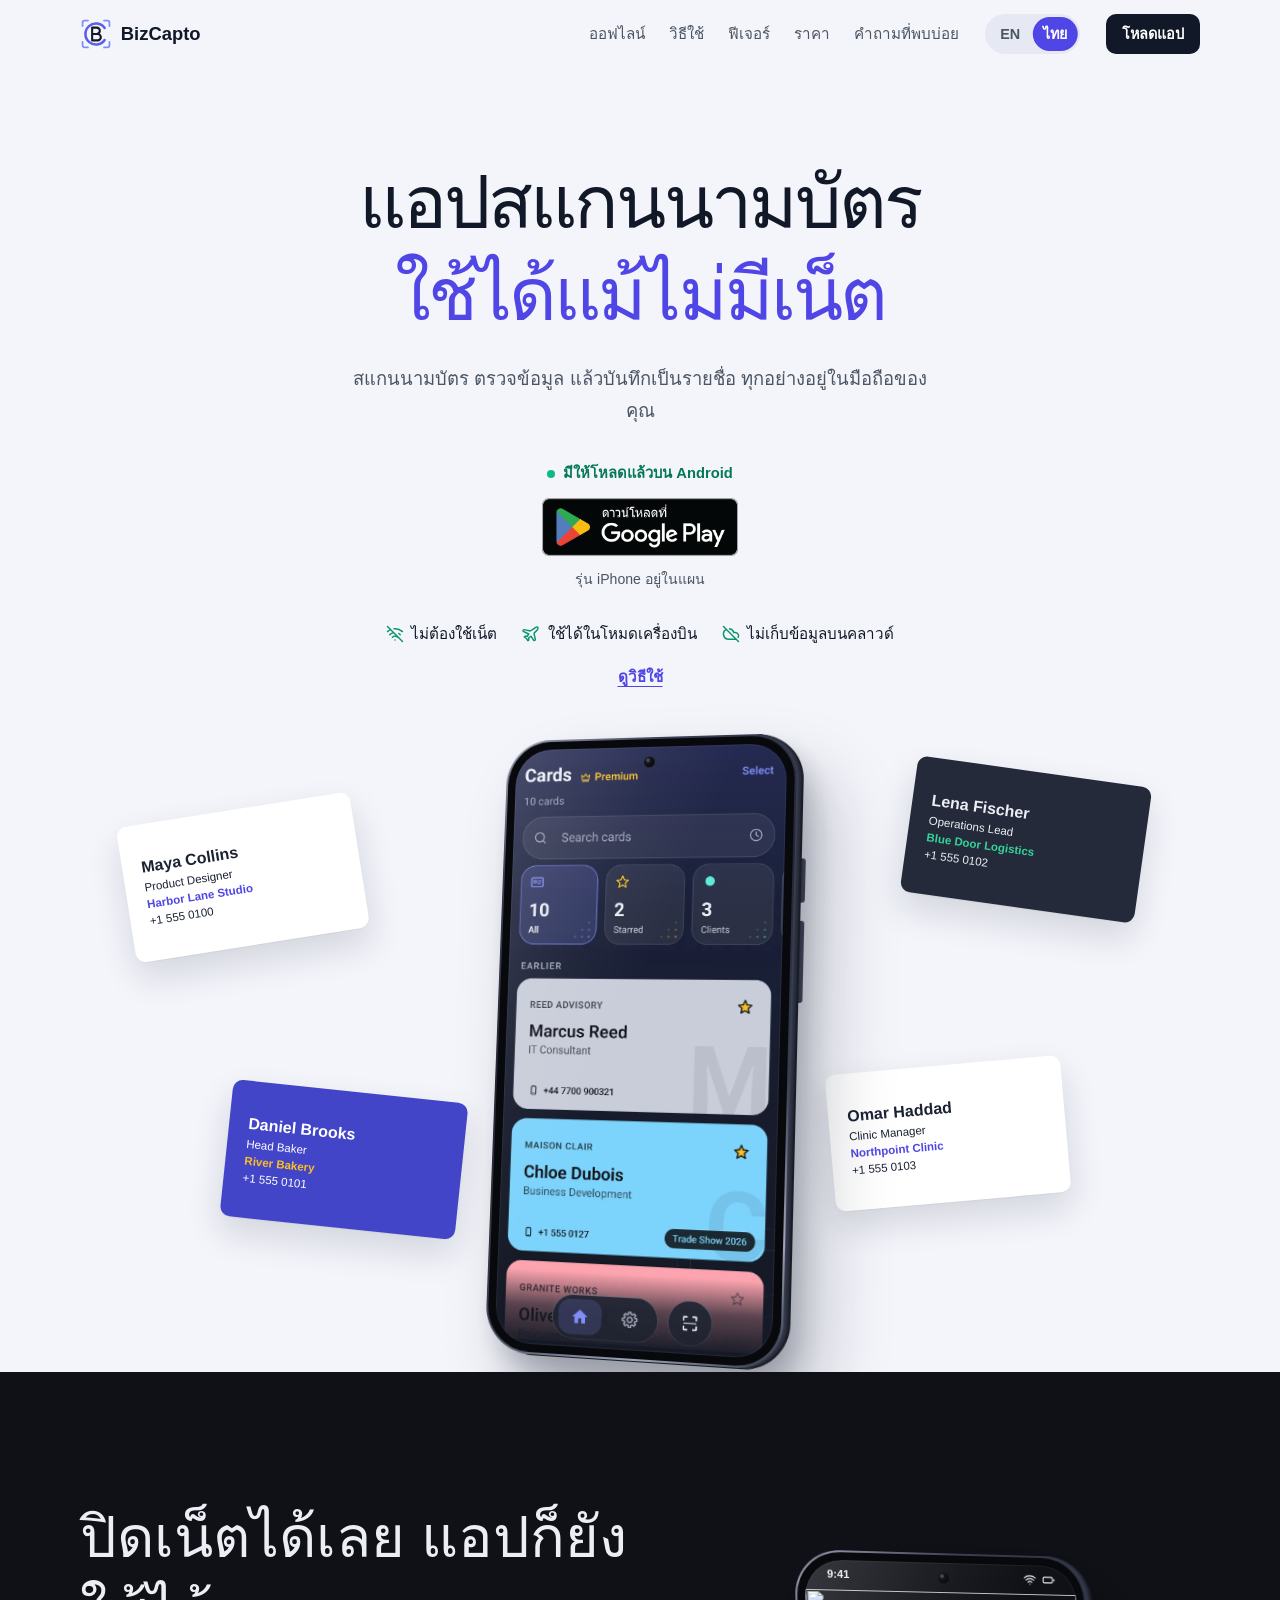
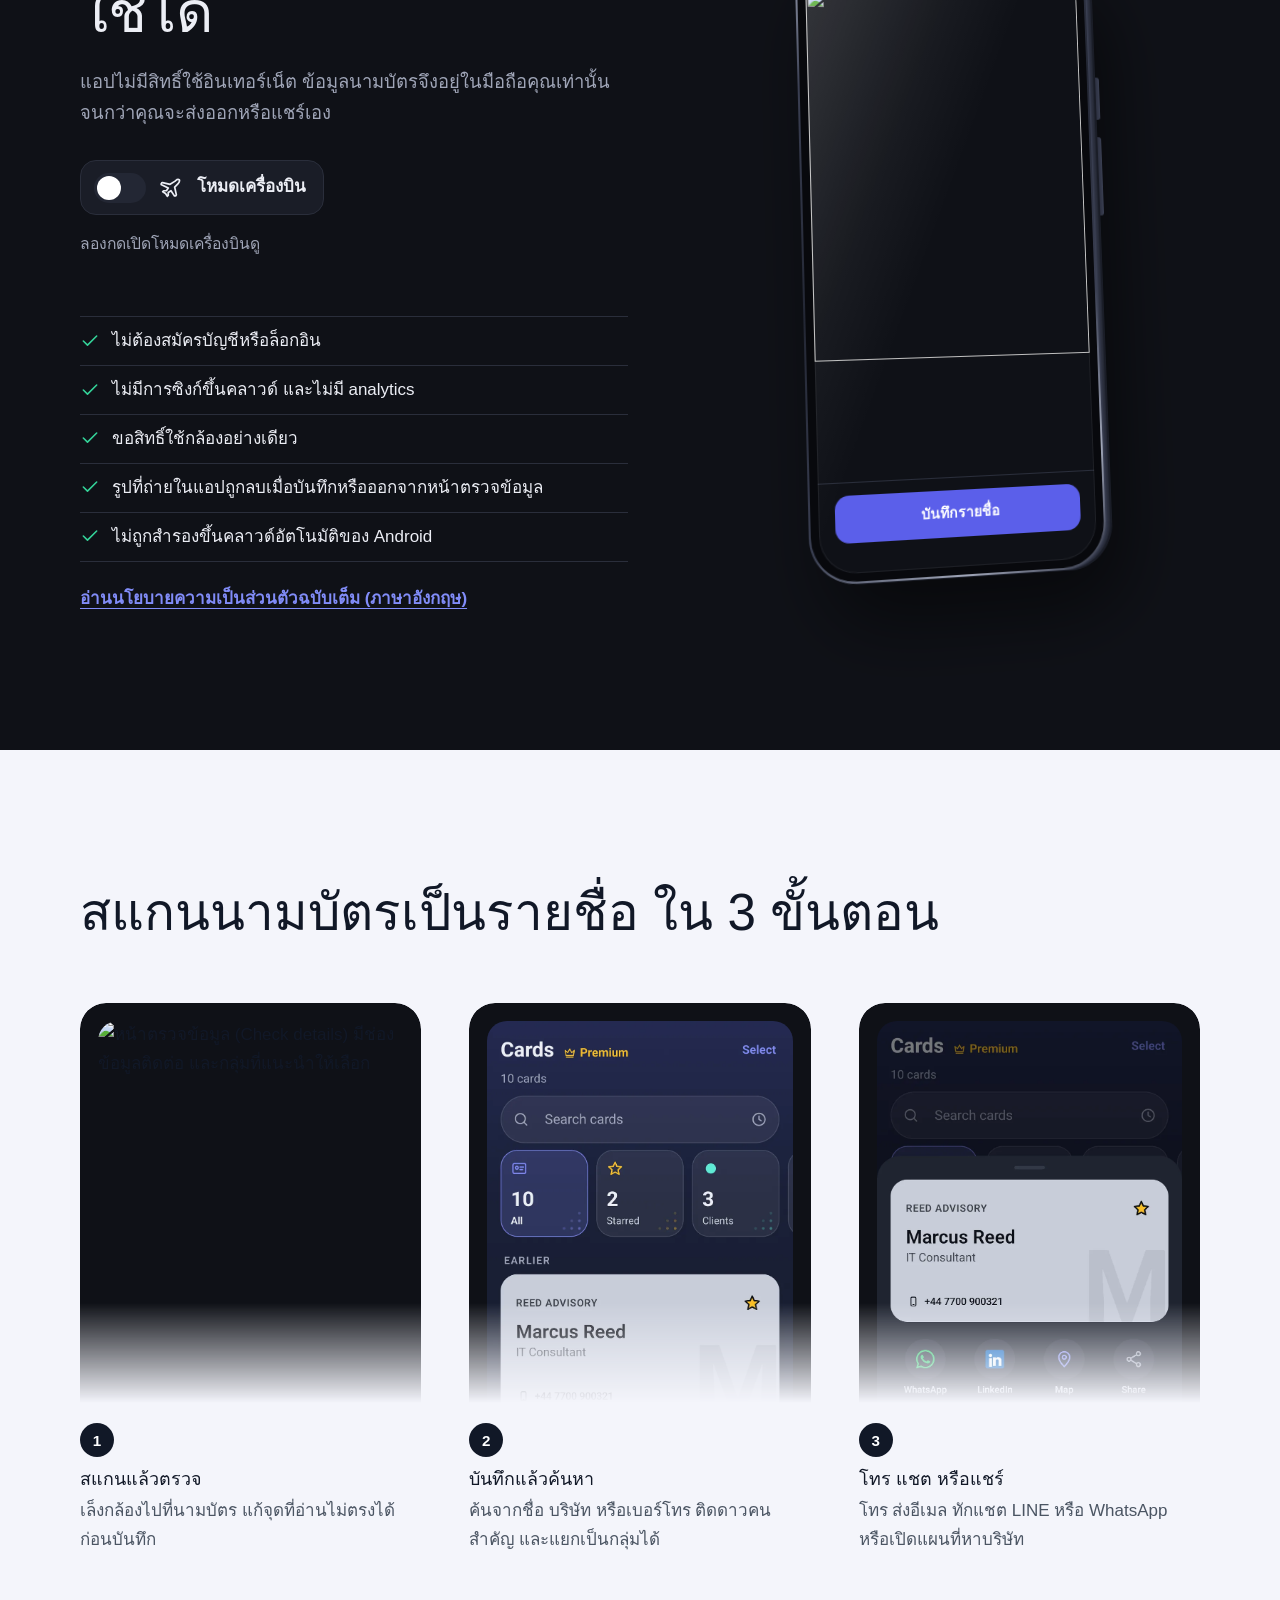
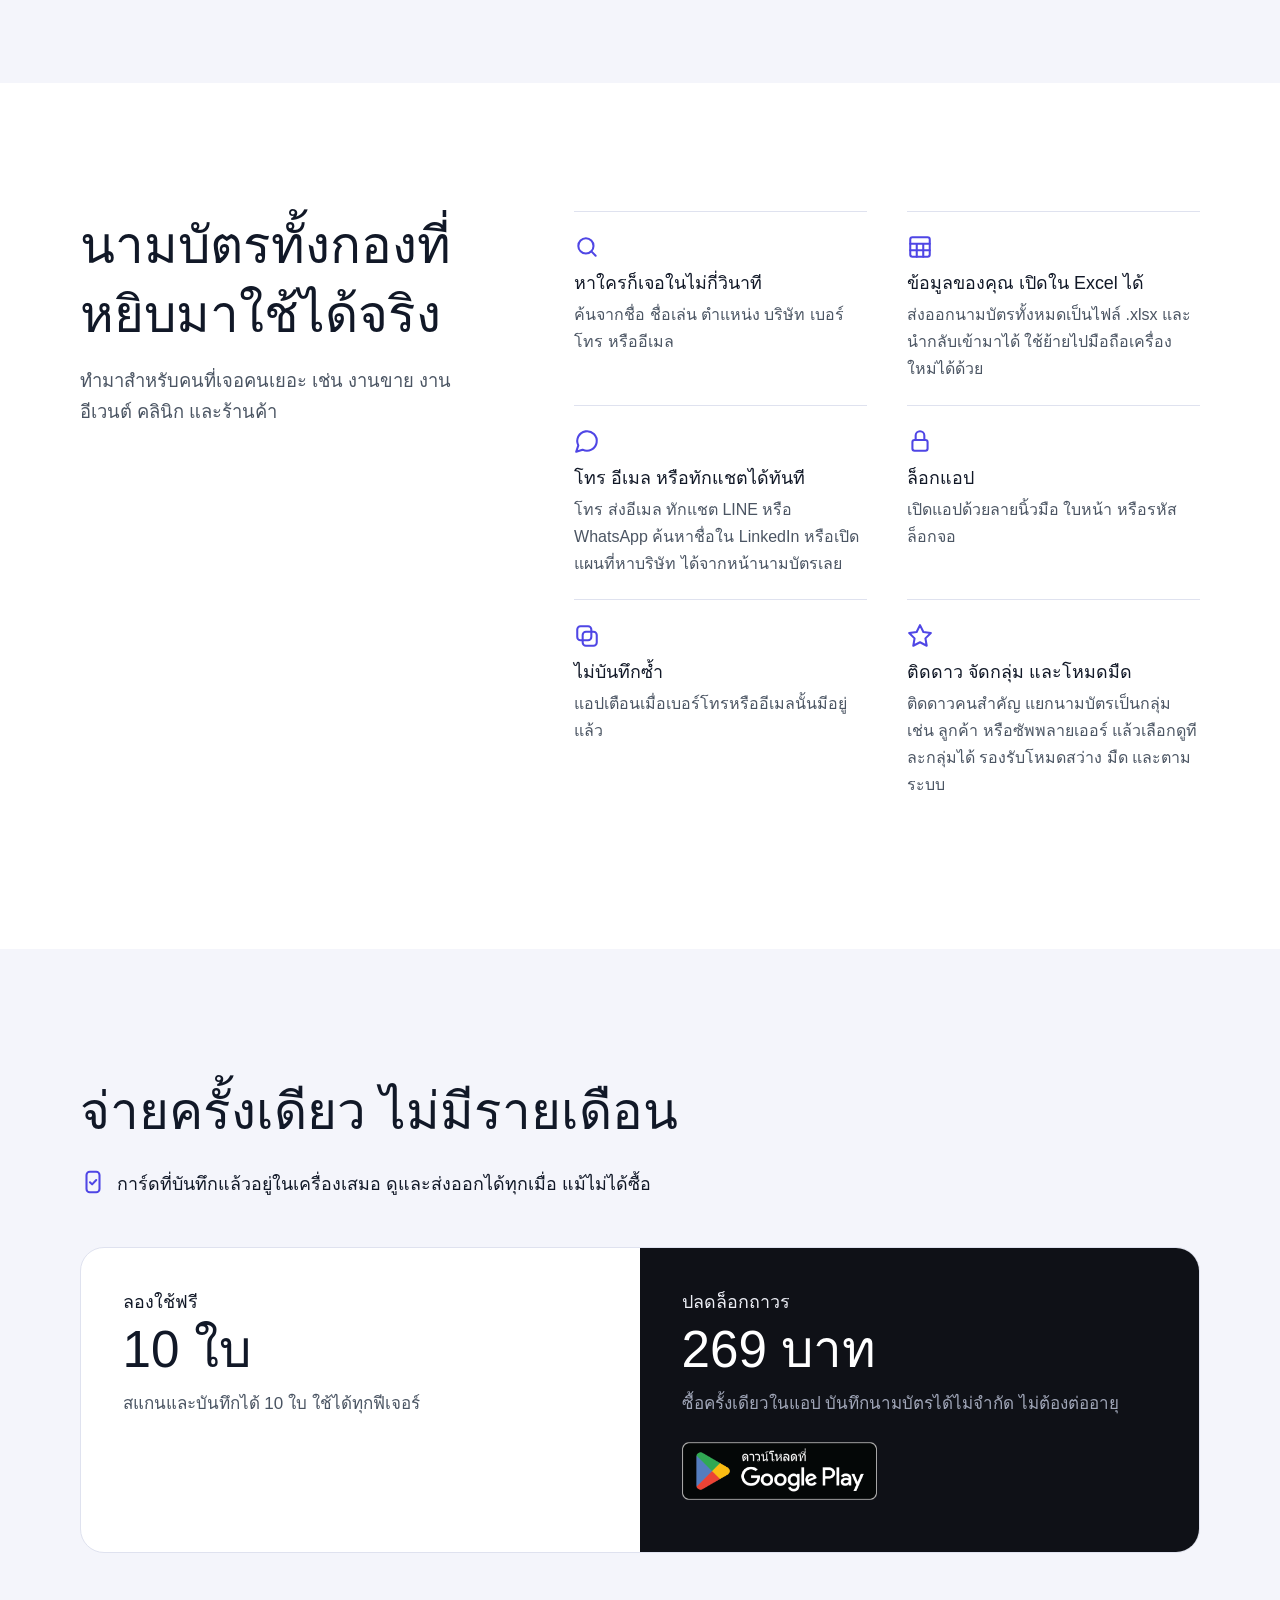
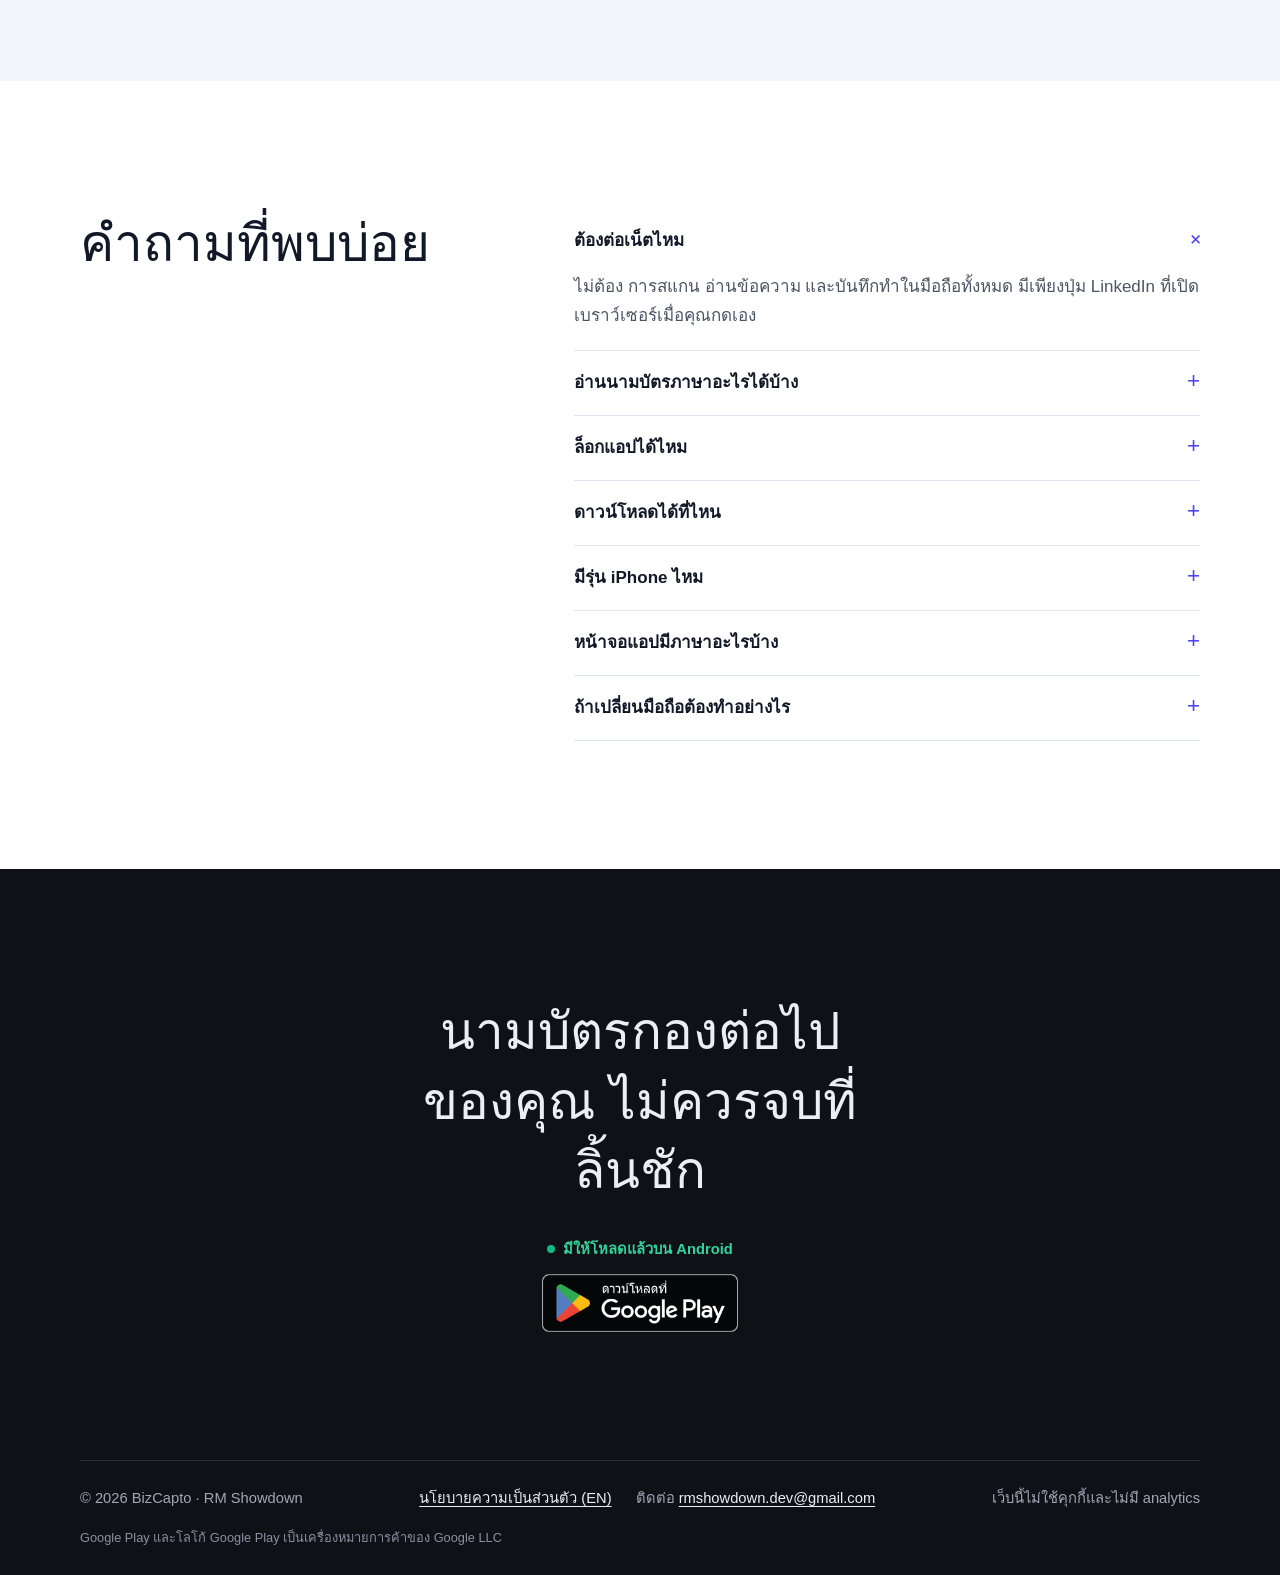
==== commit 178f0bf7: "feat(site): redesign landing page (light hero, 3D phone, airplane mode demo, official Google Play ba" ====
--- a/th/index.html
+++ b/th/index.html
@@ -4,8 +4,8 @@
 <head>
   <meta charset="utf-8">
   <meta name="viewport" content="width=device-width, initial-scale=1">
-  <title>BizCapto | แอปสแกนนามบัตร เก็บรายชื่อไว้ในมือถือของคุณ</title>
-  <meta name="description" content="BizCapto สแกนนามบัตรเป็นรายชื่อที่ค้นหาและจัดกลุ่มได้ ทักแชต LINE หรือ WhatsApp ได้ทันที ใช้งานได้โดยไม่ต้องต่อเน็ต ล็อกแอปด้วยสแกนนิ้วได้ และเก็บข้อมูลไว้ในมือถือของคุณ">
+  <title>BizCapto | แอปสแกนนามบัตร ใช้ได้แม้ไม่มีเน็ต</title>
+  <meta name="description" content="แอปสแกนนามบัตรบน Android เก็บเป็นรายชื่อในมือถือ ใช้ได้แม้ไม่มีเน็ตและในโหมดเครื่องบิน ไม่ต้องสมัครบัญชี ไม่มีคลาวด์ จัดกลุ่ม ทัก LINE หรือ WhatsApp และส่งออก Excel ได้">
   <meta name="google-site-verification" content="9E5ic6exMu49nEAiIoT-Es5bumaMfsEbR8roI2fSj4I">
   <link rel="canonical" href="https://rmshowdown.github.io/bizcapto/th/">
   <!-- หน้าเดียวกัน 2 ภาษา: บอก Google ว่าหน้าไหนภาษาอะไร (ใส่เหมือนกันทั้ง 2 หน้า) -->
@@ -19,7 +19,7 @@
     "@type": "SoftwareApplication",
     "name": "BizCapto",
     "alternateName": "BizCapto: Business Card Scan",
-    "description": "BizCapto สแกนนามบัตรเป็นรายชื่อที่ค้นหาและจัดกลุ่มได้ ทักแชต LINE หรือ WhatsApp ได้ทันที ใช้งานได้โดยไม่ต้องต่อเน็ต ล็อกแอปด้วยสแกนนิ้วได้ และเก็บข้อมูลไว้ในมือถือของคุณ",
+    "description": "แอปสแกนนามบัตรบน Android เก็บเป็นรายชื่อในมือถือ ใช้ได้แม้ไม่มีเน็ตและในโหมดเครื่องบิน ไม่ต้องสมัครบัญชี ไม่มีคลาวด์ จัดกลุ่ม ทัก LINE หรือ WhatsApp และส่งออก Excel ได้",
     "applicationCategory": "BusinessApplication",
     "operatingSystem": "Android 7.0 or newer",
     "inLanguage": "th",
@@ -31,7 +31,7 @@
     "publisher": { "@type": "Organization", "name": "RM Showdown", "email": "rmshowdown.dev@gmail.com" }
   }
   </script>
-  <!-- คำถามที่พบบ่อยให้ Google อ่านได้: ข้อความต้องตรงกับหัวข้อ FAQ บนหน้า (หน้าไทยสร้างจาก th.js อัตโนมัติ) -->
+  <!-- คำถามที่พบบ่อยให้ Google อ่านได้: _tools/build_th.py เขียนส่วนนี้ใหม่ให้ตรงกับหัวข้อ FAQ บนหน้าทุกครั้ง -->
   <script type="application/ld+json" id="faq-ld">
   {
     "@context": "https://schema.org",
@@ -39,18 +39,18 @@
     "mainEntity": [
       {
         "@type": "Question",
+        "name": "ต้องต่อเน็ตไหม",
+        "acceptedAnswer": {
+          "@type": "Answer",
+          "text": "ไม่ต้อง การสแกน อ่านข้อความ และบันทึกทำในมือถือทั้งหมด มีเพียงปุ่ม LinkedIn ที่เปิดเบราว์เซอร์เมื่อคุณกดเอง"
+        }
+      },
+      {
+        "@type": "Question",
         "name": "อ่านนามบัตรภาษาอะไรได้บ้าง",
         "acceptedAnswer": {
           "@type": "Answer",
           "text": "ภาษาอังกฤษอ่านได้ดี ภาษาไทยอ่านได้แล้วแต่ยังอยู่ระหว่างปรับปรุง บางคำอาจผิด คุณจึงตรวจและแก้ได้ทุกใบก่อนบันทึก"
-        }
-      },
-      {
-        "@type": "Question",
-        "name": "ต้องต่อเน็ตไหม",
-        "acceptedAnswer": {
-          "@type": "Answer",
-          "text": "ไม่ต้อง การสแกน อ่านข้อความ และบันทึกทำในมือถือทั้งหมด มีเพียงปุ่ม LinkedIn ที่เปิดเบราว์เซอร์เมื่อคุณกดเอง"
         }
       },
       {
@@ -100,15 +100,15 @@
   <meta property="og:type" content="website">
   <meta property="og:site_name" content="BizCapto">
   <meta property="og:locale" content="th_TH">
-  <meta property="og:title" content="BizCapto | แอปสแกนนามบัตร เก็บรายชื่อไว้ในมือถือของคุณ">
-  <meta property="og:description" content="BizCapto สแกนนามบัตรเป็นรายชื่อที่ค้นหาและจัดกลุ่มได้ ทักแชต LINE หรือ WhatsApp ได้ทันที ใช้งานได้โดยไม่ต้องต่อเน็ต ล็อกแอปด้วยสแกนนิ้วได้ และเก็บข้อมูลไว้ในมือถือของคุณ">
+  <meta property="og:title" content="BizCapto | แอปสแกนนามบัตร ใช้ได้แม้ไม่มีเน็ต">
+  <meta property="og:description" content="แอปสแกนนามบัตรบน Android เก็บเป็นรายชื่อในมือถือ ใช้ได้แม้ไม่มีเน็ตและในโหมดเครื่องบิน ไม่ต้องสมัครบัญชี ไม่มีคลาวด์ จัดกลุ่ม ทัก LINE หรือ WhatsApp และส่งออก Excel ได้">
   <meta property="og:url" content="https://rmshowdown.github.io/bizcapto/th/">
   <meta property="og:image" content="https://rmshowdown.github.io/bizcapto/img/og-image-th.png">
   <meta property="og:image:width" content="1024">
   <meta property="og:image:height" content="500">
   <meta property="og:image:alt" content="มือถือสแกนนามบัตรตัวอย่าง แล้ว BizCapto กรอกข้อมูลติดต่อให้">
   <meta name="twitter:card" content="summary_large_image">
-  <meta name="theme-color" content="#0f1117">
+  <meta name="theme-color" content="#f4f5fb">
   <link rel="icon" href="data:image/svg+xml,%3Csvg xmlns='http://www.w3.org/2000/svg' viewBox='0 0 100 100'%3E%3Crect width='100' height='100' rx='22' fill='%230f1117'/%3E%3Cg fill='none' stroke-linecap='round' stroke-linejoin='round' transform='translate(11 11) scale(.78)'%3E%3Cpath d='M77 31A33 33 0 1 0 77 69' stroke='%235b5fea' stroke-width='8'/%3E%3Cpath d='M8 25V14a6 6 0 0 1 6-6h11M75 8h11a6 6 0 0 1 6 6v11M92 75v11a6 6 0 0 1-6 6H75M25 92H14a6 6 0 0 1-6-6V75' stroke='%23818cf8' stroke-width='5.5'/%3E%3Cpath d='M38 30v40h17a10 10 0 0 0 0-20H38m0 0h14a10 10 0 0 0 0-20H38' stroke='%23eceef5' stroke-width='6.5'/%3E%3C/g%3E%3C/svg%3E">
   <link rel="stylesheet" href="../fonts/fonts.css">
   <link rel="stylesheet" href="../styles.css">
@@ -135,24 +135,24 @@
 </head>
 <body>
   <svg width="0" height="0" class="sprite" aria-hidden="true">
-    <symbol id="logo" viewBox="0 0 100 100">
-      <g fill="none" stroke-linecap="round" stroke-linejoin="round">
-        <path d="M77 31A33 33 0 1 0 77 69" stroke="#5b5fea" stroke-width="8"/>
-        <path d="M8 25V14a6 6 0 0 1 6-6h11M75 8h11a6 6 0 0 1 6 6v11M92 75v11a6 6 0 0 1-6 6H75M25 92H14a6 6 0 0 1-6-6V75" stroke="#818cf8" stroke-width="5.5"/>
-        <path d="M38 30v40h17a10 10 0 0 0 0-20H38m0 0h14a10 10 0 0 0 0-20H38" stroke="#eceef5" stroke-width="6.5"/>
-      </g>
-    </symbol>
+    <symbol id="logo" viewBox="0 0 100 100"><g fill="none" stroke-linecap="round" stroke-linejoin="round"><path d="M77 31A33 33 0 1 0 77 69" stroke="#5b5fea" stroke-width="8"/><path d="M8 25V14a6 6 0 0 1 6-6h11M75 8h11a6 6 0 0 1 6 6v11M92 75v11a6 6 0 0 1-6 6H75M25 92H14a6 6 0 0 1-6-6V75" stroke="#818cf8" stroke-width="5.5"/><path d="M38 30v40h17a10 10 0 0 0 0-20H38m0 0h14a10 10 0 0 0 0-20H38" stroke="currentColor" stroke-width="6.5"/></g></symbol>
+    <symbol id="i-wifi-off" viewBox="0 0 24 24"><path class="ico" d="M12 20h.01M8.5 16.43a5 5 0 0 1 7 0M5 12.86a10 10 0 0 1 5.17-2.69M19 12.86a10 10 0 0 0-2-1.52M2 8.82a15 15 0 0 1 4.18-2.64M22 8.82a15 15 0 0 0-11.29-3.76M2 2l20 20"/></symbol>
+    <symbol id="i-wifi" viewBox="0 0 24 24"><path class="ico" d="M5 12.55a11 11 0 0 1 14 0M8.5 16.43a5 5 0 0 1 7 0M12 20h.01M2 8.82a15 15 0 0 1 20 0"/></symbol>
+    <symbol id="i-plane" viewBox="0 0 24 24"><path class="ico" d="M17.8 19.2 16 11l3.5-3.5C21 6 21.5 4 21 3c-1-.5-3 0-4.5 1.5L11 8 2.8 6.2c-.5-.1-.9.1-1.1.5l-.3.5c-.2.5-.1 1 .3 1.3L9 12l-2 3H4l-1 1 3 2 2 3 1-1v-3l3-2 3.5 5.3c.3.4.8.5 1.3.3l.5-.2c.4-.3.6-.7.5-1.2Z"/></symbol>
+    <symbol id="i-cloud-off" viewBox="0 0 24 24"><path class="ico" d="M2 2l20 20M5.78 5.78A7 7 0 0 0 9 19h8.5a4.5 4.5 0 0 0 1.3-.19M21.53 16.5A4.5 4.5 0 0 0 17.5 10h-1.79A7 7 0 0 0 10 5.07"/></symbol>
+    <symbol id="i-check" viewBox="0 0 24 24"><path class="ico" d="M20 6 9 17l-5-5"/></symbol>
+    <symbol id="i-battery" viewBox="0 0 24 24"><rect class="ico" x="2" y="7" width="17" height="10" rx="2"/><path class="ico" d="M22 11v2"/></symbol>
   </svg>
 
-  <a class="skip" href="#how" data-i18n="skip">ข้ามไปที่เนื้อหา</a>
-
-  <header class="site-header">
+  <a class="skip" href="#offline" data-i18n="skip">ข้ามไปที่เนื้อหา</a>
+
+  <header class="site-header" id="siteHeader">
     <div class="wrap bar">
       <a class="brand" href="#top"><svg aria-hidden="true"><use href="#logo"/></svg>BizCapto</a>
-      <nav class="nav" id="mainNav" aria-label="เมนูหลัก" data-i18n-aria="nav.label">
+      <nav class="nav" aria-label="เมนูหลัก" data-i18n-aria="nav.label">
+        <a href="#offline" data-i18n="nav.offline">ออฟไลน์</a>
         <a href="#how" data-i18n="nav.how">วิธีใช้</a>
         <a href="#features" data-i18n="nav.features">ฟีเจอร์</a>
-        <a href="#privacy" data-i18n="nav.privacy">ความเป็นส่วนตัว</a>
         <a href="#pricing" data-i18n="nav.pricing">ราคา</a>
         <a href="#faq" data-i18n="nav.faq">คำถามที่พบบ่อย</a>
       </nav>
@@ -161,279 +161,133 @@
         <a href="../" hreflang="en" lang="en" data-lang="en">EN</a>
         <a href="./" hreflang="th" lang="th" data-lang="th" aria-current="page">ไทย</a>
       </div>
-      <button type="button" class="menu-btn" id="menuBtn" aria-expanded="false" aria-controls="mainNav" aria-label="เมนู" data-i18n-aria="nav.menu">
-        <svg viewBox="0 0 24 24" aria-hidden="true"><path class="m1" d="M4 7h16"/><path class="m2" d="M4 12h16"/><path class="m3" d="M4 17h16"/></svg>
-      </button>
+      <a class="get" href="https://play.google.com/store/apps/details?id=com.rmshowdown.bizcapto&amp;referrer=utm_source%3Dwebsite_header" data-i18n="cta.get">โหลดแอป</a>
     </div>
-    <span class="scroll-bar" aria-hidden="true"></span>
   </header>
 
   <main id="top">
+    <!-- 1. ส่วนแรก: คีย์เวิร์ดหลักใน h1 ป้าย Google Play เห็นทันที -->
     <section class="hero" id="hero">
-      <div class="aurora" aria-hidden="true"><i></i><i></i><i></i></div>
-      <div class="wrap hero-grid">
-        <div class="hero-copy">
-          <p class="eyebrow" data-i18n="hero.eyebrow">แอปสแกนนามบัตรแบบ<span class="hl">ออฟไลน์</span></p>
-          <h1 data-i18n="hero.title">สแกนนามบัตร<br>ได้รายชื่อทันที<br><span>เก็บไว้ในมือถือคุณเท่านั้น</span></h1>
-          <p class="lead" data-i18n="hero.lead">BizCapto เปลี่ยนนามบัตรกระดาษเป็นรายชื่อที่ค้นหา โทร และส่งอีเมลได้ทันที ใช้ได้แม้ไม่มีเน็ต ไม่ต้องสมัครบัญชี และไม่มีคลาวด์</p>
-          <ul class="proof">
-            <li><svg viewBox="0 0 24 24" aria-hidden="true"><path d="M12 20h.01M8.5 16.43a5 5 0 0 1 7 0M5 12.86a10 10 0 0 1 5.17-2.69M19 12.86a10 10 0 0 0-2-1.52M2 8.82a15 15 0 0 1 4.18-2.64M22 8.82a15 15 0 0 0-11.29-3.76M2 2l20 20"/></svg><span data-i18n="hero.proof.1">ไม่ต้องใช้เน็ต</span></li>
-            <li><svg viewBox="0 0 24 24" aria-hidden="true"><path d="M17.8 19.2 16 11l3.5-3.5C21 6 21.5 4 21 3c-1-.5-3 0-4.5 1.5L11 8 2.8 6.2c-.5-.1-.9.1-1.1.5l-.3.5c-.2.5-.1 1 .3 1.3L9 12l-2 3H4l-1 1 3 2 2 3 1-1v-3l3-2 3.5 5.3c.3.4.8.5 1.3.3l.5-.2c.4-.3.6-.7.5-1.2Z"/></svg><span data-i18n="hero.proof.2">ใช้ได้ในโหมดเครื่องบิน</span></li>
-            <li><svg viewBox="0 0 24 24" aria-hidden="true"><path d="M2 2l20 20M5.78 5.78A7 7 0 0 0 9 19h8.5a4.5 4.5 0 0 0 1.3-.19M21.53 16.5A4.5 4.5 0 0 0 17.5 10h-1.79A7 7 0 0 0 10 5.07"/></svg><span data-i18n="hero.proof.3">ไม่เก็บข้อมูลบนคลาวด์</span></li>
+      <div class="wrap">
+        <h1 data-i18n="hero.title">แอปสแกนนามบัตร<br><em>ใช้ได้แม้ไม่มีเน็ต</em></h1>
+        <p class="sub" data-i18n="hero.lead">สแกนนามบัตร ตรวจข้อมูล แล้วบันทึกเป็นรายชื่อ ทุกอย่างอยู่ในมือถือของคุณ</p>
+        <div class="stores">
+          <span class="live" data-i18n="cta.live">มีให้โหลดแล้วบน Android</span>
+          <a class="badge" href="https://play.google.com/store/apps/details?id=com.rmshowdown.bizcapto&amp;referrer=utm_source%3Dwebsite"><img src="../img/badge-google-play-th.png" width="646" height="192" alt="ดาวน์โหลดที่ Google Play" data-i18n-alt="ดาวน์โหลดที่ Google Play"></a>
+          <span class="later" data-i18n="cta.later">รุ่น iPhone อยู่ในแผน</span>
+        </div>
+        <ul class="proof">
+          <li><svg aria-hidden="true"><use href="#i-wifi-off"/></svg><span data-i18n="hero.proof.1">ไม่ต้องใช้เน็ต</span></li>
+          <li><svg aria-hidden="true"><use href="#i-plane"/></svg><span data-i18n="hero.proof.2">ใช้ได้ในโหมดเครื่องบิน</span></li>
+          <li><svg aria-hidden="true"><use href="#i-cloud-off"/></svg><span data-i18n="hero.proof.3">ไม่เก็บข้อมูลบนคลาวด์</span></li>
+        </ul>
+        <a class="how-link" href="#how" data-i18n="hero.secondary">ดูวิธีใช้</a>
+      </div>
+      <!-- นามบัตรตัวอย่าง (ข้อมูลสมมติ) ลอยรอบมือถือ: ภาพประกอบ ไม่ต้องแปล -->
+      <div class="wrap stage" aria-hidden="true">
+        <div class="card c-paper c1"><b>Maya Collins</b><span>Product Designer</span><span>Harbor Lane Studio</span><span>+1 555 0100</span></div>
+        <div class="card c-indigo c2"><b>Daniel Brooks</b><span>Head Baker</span><span>River Bakery</span><span>+1 555 0101</span></div>
+        <div class="card c-night c3"><b>Lena Fischer</b><span>Operations Lead</span><span>Blue Door Logistics</span><span>+1 555 0102</span></div>
+        <div class="card c-paper c4"><b>Omar Haddad</b><span>Clinic Manager</span><span>Northpoint Clinic</span><span>+1 555 0103</span></div>
+        <div class="phone"><div class="glass"><span class="punch"></span><img src="../img/screen-cards.webp" width="857" height="1817" alt=""></div></div>
+      </div>
+    </section>
+
+    <!-- 2. จุดเด่นที่สุด: ลองกดเปิดโหมดเครื่องบินเองได้ -->
+    <section class="section air" id="offline">
+      <div class="wrap air-grid">
+        <div>
+          <h2 data-i18n="air.title">ปิดเน็ตได้เลย แอปก็ยังใช้ได้</h2>
+          <p class="sub" data-i18n="priv.lead">แอปไม่มีสิทธิ์ใช้อินเทอร์เน็ต ข้อมูลนามบัตรจึงอยู่ในมือถือคุณเท่านั้น จนกว่าคุณจะส่งออกหรือแชร์เอง</p>
+          <button type="button" class="toggle" id="airToggle" role="switch" aria-checked="false">
+            <span class="sw" aria-hidden="true"></span><svg aria-hidden="true"><use href="#i-plane"/></svg><span data-i18n="air.toggle">โหมดเครื่องบิน</span>
+          </button>
+          <p class="air-note" aria-live="polite"><span class="when-off" data-i18n="air.try">ลองกดเปิดโหมดเครื่องบินดู</span><span class="when-on" data-i18n="air.on"><b>เปิดโหมดเครื่องบินแล้ว</b> BizCapto ยังสแกน อ่าน และบันทึกนามบัตรได้ตามปกติ</span></p>
+          <ul class="keeps">
+            <li><svg aria-hidden="true"><use href="#i-check"/></svg><span data-i18n="priv.1">ไม่ต้องสมัครบัญชีหรือล็อกอิน</span></li>
+            <li><svg aria-hidden="true"><use href="#i-check"/></svg><span data-i18n="priv.2">ไม่มีการซิงก์ขึ้นคลาวด์ และไม่มี analytics</span></li>
+            <li><svg aria-hidden="true"><use href="#i-check"/></svg><span data-i18n="priv.3">ขอสิทธิ์ใช้กล้องอย่างเดียว</span></li>
+            <li><svg aria-hidden="true"><use href="#i-check"/></svg><span data-i18n="priv.4">รูปที่ถ่ายในแอปถูกลบเมื่อบันทึกหรือออกจากหน้าตรวจข้อมูล</span></li>
+            <li><svg aria-hidden="true"><use href="#i-check"/></svg><span data-i18n="priv.5">ไม่ถูกสำรองขึ้นคลาวด์อัตโนมัติของ Android</span></li>
           </ul>
-          <p class="check-it" data-i18n="hero.check">ลองเช็กเองได้: เปิดโหมดเครื่องบิน แล้วสแกนนามบัตร ทุกอย่างยังใช้ได้ปกติ</p>
-          <div class="actions">
-            <div class="stores">
-              <a class="soon" href="https://play.google.com/store/apps/details?id=com.rmshowdown.bizcapto&amp;referrer=utm_source%3Dwebsite"><small data-i18n="cta.play">มีให้โหลดแล้วบน</small><strong>Google Play</strong></a>
-              <span class="soon soon-later"><small data-i18n="cta.planned">มีแผนทำบน</small><strong>App Store</strong></span>
-            </div>
-            <a class="how-link" href="#how"><span data-i18n="hero.secondary">ดูวิธีใช้</span><svg viewBox="0 0 24 24" aria-hidden="true"><path d="M12 5v14M6 13l6 6 6-6"/></svg></a>
-          </div>
-        </div>
-
-        <figure class="demo">
-          <div class="bob">
-          <div class="phone" id="phone" data-step="0" role="img" aria-label="ภาพจำลอง: มือถือสแกนนามบัตรตัวอย่าง แล้วกรอกข้อมูลลงช่องให้" data-i18n-aria="demo.alt">
-            <span class="btn-side btn-power" aria-hidden="true"></span>
-            <span class="btn-side btn-vol" aria-hidden="true"></span>
-            <div class="screen" aria-hidden="true">
-              <span class="flash"></span>
-              <span class="punch"></span>
-              <span class="glare"></span>
-              <div class="cam">
-                <p class="cam-hint" data-i18n="demo.hint">วางนามบัตรให้อยู่ในกรอบ</p>
-                <div class="cam-target">
-                  <div class="bizcard" id="bizcard">
-                    <span class="cl cl-name" data-card="headline">Maya Collins (May)</span>
-                    <span class="cl cl-title" data-card="title">Product Designer</span>
-                    <span class="cl cl-co" data-card="company">Harbor Lane Studio</span>
-                    <span class="cl cl-tel" data-card="phone">+1 555 0100</span>
-                    <span class="cl cl-mail" data-card="email">maya@example.com</span>
-                  </div>
-                  <span class="scanline"></span>
-                  <i></i><i></i><i></i><i></i>
-                </div>
-                <span class="shutter"></span>
-              </div>
-              <div class="review">
-                <p class="review-title" data-i18n="demo.review">ตรวจข้อมูลนามบัตร</p>
-                <dl>
-                  <div style="--i:0"><dt data-i18n="demo.name">ชื่อ</dt><dd data-field="name">Maya Collins</dd></div>
-                  <div style="--i:1"><dt data-i18n="demo.nick">ชื่อเล่น</dt><dd data-field="nickname">May</dd></div>
-                  <div style="--i:2"><dt data-i18n="demo.jobtitle">ตำแหน่ง</dt><dd data-field="title">Product Designer</dd></div>
-                  <div style="--i:3"><dt data-i18n="demo.company">บริษัท</dt><dd data-field="company">Harbor Lane Studio</dd></div>
-                  <div style="--i:4"><dt data-i18n="demo.phone">เบอร์โทร</dt><dd data-field="phone">+1 555 0100</dd></div>
-                  <div style="--i:5"><dt data-i18n="demo.email">อีเมล</dt><dd data-field="email">maya@example.com</dd></div>
-                </dl>
-                <span class="save" data-i18n="demo.save">บันทึก</span>
-                <span class="saved" data-i18n="demo.saved">บันทึกไว้ในมือถือแล้ว</span>
-              </div>
-            </div>
-          </div>
-          </div>
-          <figcaption>
-            <span data-i18n="demo.caption">ภาพจำลอง ใช้นามบัตรตัวอย่างที่สมมติขึ้น</span>
-            <button type="button" class="replay" id="demoToggle" data-paused="false"><span class="when-playing" data-i18n="demo.pause">หยุด</span><span class="when-paused" data-i18n="demo.play">เล่น</span></button>
-          </figcaption>
-        </figure>
-      </div>
-    </section>
-
-    <div class="belt" id="belt" aria-hidden="true">
-      <div class="belt-track" id="beltTrack"></div>
-    </div>
-
-    <section id="how" class="section how">
+          <a class="text-link" href="../privacy.html" data-i18n="priv.more">อ่านนโยบายความเป็นส่วนตัวฉบับเต็ม (ภาษาอังกฤษ)</a>
+        </div>
+        <div class="air-phone" aria-hidden="true">
+          <div class="phone"><div class="glass">
+            <div class="status"><span>9:41</span><span class="icons"><svg class="plane"><use href="#i-plane"/></svg><svg class="net"><use href="#i-wifi"/></svg><svg><use href="#i-battery"/></svg></span></div>
+            <span class="punch"></span>
+            <img src="../img/screen-review.webp" width="857" height="1785" alt="">
+            <div class="savebar"><span class="todo" data-i18n="air.save">บันทึกรายชื่อ</span><span class="done" data-i18n="demo.saved">บันทึกไว้ในมือถือแล้ว</span></div>
+          </div></div>
+        </div>
+      </div>
+    </section>
+
+    <!-- 3. วิธีใช้: เป็นลำดับจริง จึงใส่ตัวเลข (ภาพหน้าจอจริง ข้อมูลสมมติ) -->
+    <section class="section" id="how">
       <div class="wrap">
-        <h2 data-i18n="how.title">แค่ 3 ขั้นตอน เร็วพอ ๆ กับการจับมือทักทาย</h2>
-        <div class="steps-wrap" id="steps">
-        <span class="steps-line" aria-hidden="true"><i></i></span>
+        <h2 data-i18n="how.title">สแกนนามบัตรเป็นรายชื่อ ใน 3 ขั้นตอน</h2>
         <ol class="steps">
-          <li>
-            <span class="num">1</span>
-            <h3 data-i18n="how.1.title">เล็งกล้อง</h3>
-            <p data-i18n="how.1.text">วางนามบัตรให้อยู่ในกรอบ หรือเลือกรูปจากแกลเลอรี ถ้าที่มืดก็เปิดไฟฉายได้</p>
-          </li>
-          <li>
-            <span class="num">2</span>
-            <h3 data-i18n="how.2.title">แอปอ่านให้</h3>
-            <p data-i18n="how.2.text">แอปอ่านข้อความในมือถือของคุณ แล้วแยกเป็นชื่อ ตำแหน่ง บริษัท เบอร์โทร และอีเมล</p>
-          </li>
-          <li>
-            <span class="num">3</span>
-            <h3 data-i18n="how.3.title">ตรวจแล้วบันทึก</h3>
-            <p data-i18n="how.3.text">แก้จุดที่อ่านไม่ตรงได้ก่อนบันทึก และดูข้อความต้นฉบับที่สแกนได้ควบคู่กัน</p>
-          </li>
+          <li class="step"><div class="shot"><img src="../img/screen-review.webp" width="857" height="1785" loading="lazy" decoding="async" alt="หน้าตรวจข้อมูล (Check details) มีช่องข้อมูลติดต่อ และกลุ่มที่แนะนำให้เลือก" data-i18n-alt="หน้าตรวจข้อมูล (Check details) มีช่องข้อมูลติดต่อ และกลุ่มที่แนะนำให้เลือก"></div><span class="n">1</span><h3 data-i18n="how.1.title">สแกนแล้วตรวจ</h3><p data-i18n="how.1.text">เล็งกล้องไปที่นามบัตร แก้จุดที่อ่านไม่ตรงได้ก่อนบันทึก</p></li>
+          <li class="step"><div class="shot"><img src="../img/screen-cards.webp" width="857" height="1817" loading="lazy" decoding="async" alt="หน้ารายการนามบัตร มีช่องค้นหา ช่องกลุ่ม ทั้งหมด ติดดาว และลูกค้า และนามบัตรเป็นสีตามกลุ่ม" data-i18n-alt="หน้ารายการนามบัตร มีช่องค้นหา ช่องกลุ่ม ทั้งหมด ติดดาว และลูกค้า และนามบัตรเป็นสีตามกลุ่ม"></div><span class="n">2</span><h3 data-i18n="how.2.title">บันทึกแล้วค้นหา</h3><p data-i18n="how.2.text">ค้นจากชื่อ บริษัท หรือเบอร์โทร ติดดาวคนสำคัญ และแยกเป็นกลุ่มได้</p></li>
+          <li class="step"><div class="shot"><img src="../img/screen-card-sheet.webp" width="857" height="1635" loading="lazy" decoding="async" alt="แผ่นรายละเอียดการ์ด มีปุ่ม WhatsApp, LinkedIn, แผนที่ และแชร์ พร้อมเบอร์โทร อีเมล และปุ่มแก้ไขกับลบ" data-i18n-alt="แผ่นรายละเอียดการ์ด มีปุ่ม WhatsApp, LinkedIn, แผนที่ และแชร์ พร้อมเบอร์โทร อีเมล และปุ่มแก้ไขกับลบ"></div><span class="n">3</span><h3 data-i18n="how.3.title">โทร แชต หรือแชร์</h3><p data-i18n="how.3.text">โทร ส่งอีเมล ทักแชต LINE หรือ WhatsApp หรือเปิดแผนที่หาบริษัท</p></li>
         </ol>
-        </div>
-      </div>
-    </section>
-
-    <section id="screens" class="section screens">
-      <div class="wrap">
-        <h2 data-i18n="screens.title">หน้าตาแอปจริง</h2>
-        <p class="lead" data-i18n="screens.lead">ภาพหน้าจอจริงจากแอป รายชื่อทั้งหมดเป็นข้อมูลสมมติ</p>
-        <div class="shots">
-          <figure class="shot">
-            <img src="../img/screen-cards.webp" width="857" height="1817" loading="lazy" decoding="async" alt="หน้ารายการนามบัตร มีช่องค้นหา ช่องกลุ่ม ทั้งหมด ติดดาว และลูกค้า และนามบัตรเป็นสีตามกลุ่ม" data-i18n-alt="หน้ารายการนามบัตร มีช่องค้นหา ช่องกลุ่ม ทั้งหมด ติดดาว และลูกค้า และนามบัตรเป็นสีตามกลุ่ม">
-            <figcaption>
-              <h3 data-i18n="screens.1.title">นามบัตรทั้งหมดอยู่ในที่เดียว</h3>
-              <p data-i18n="screens.1.text">ค้นหา ติดดาว จัดกลุ่ม เรียงลำดับ แล้วโทร ส่งอีเมล หรือทักแชตได้ทันที</p>
-            </figcaption>
-          </figure>
-          <figure class="shot">
-            <img src="../img/screen-card-sheet.webp" width="857" height="1635" loading="lazy" decoding="async" alt="แผ่นรายละเอียดการ์ด มีปุ่ม WhatsApp, LinkedIn, แผนที่ และแชร์ พร้อมเบอร์โทร อีเมล และปุ่มแก้ไขกับลบ" data-i18n-alt="แผ่นรายละเอียดการ์ด มีปุ่ม WhatsApp, LinkedIn, แผนที่ และแชร์ พร้อมเบอร์โทร อีเมล และปุ่มแก้ไขกับลบ">
-            <figcaption>
-              <h3 data-i18n="screens.4.title">แตะการ์ดดูรายละเอียดครบ</h3>
-              <p data-i18n="screens.4.text">โทร แชตทาง WhatsApp หรือ LinkedIn ดูแผนที่ หรือแชร์ได้ทันที</p>
-            </figcaption>
-          </figure>
-          <figure class="shot">
-            <img src="../img/screen-review.webp" width="857" height="1785" loading="lazy" decoding="async" alt="หน้าตรวจข้อมูล (Check details) มีช่องข้อมูลติดต่อ และกลุ่มที่แนะนำให้เลือก" data-i18n-alt="หน้าตรวจข้อมูล (Check details) มีช่องข้อมูลติดต่อ และกลุ่มที่แนะนำให้เลือก">
-            <figcaption>
-              <h3 data-i18n="screens.2.title">ตรวจก่อนบันทึก</h3>
-              <p data-i18n="screens.2.text">แก้ได้ทุกช่อง แตะบรรทัดที่สแกนได้เพื่อใส่ลงช่อง และเลือกกลุ่มได้เลย</p>
-            </figcaption>
-          </figure>
-          <figure class="shot">
-            <img src="../img/screen-privacy.webp" width="857" height="1785" loading="lazy" decoding="async" alt="หน้าตั้งค่า มีจำนวนนามบัตร ปุ่มส่งออกและนำเข้า Excel และเลือกได้ว่าจะโชว์ไอคอนไหนบนการ์ด" data-i18n-alt="หน้าตั้งค่า มีจำนวนนามบัตร ปุ่มส่งออกและนำเข้า Excel และเลือกได้ว่าจะโชว์ไอคอนไหนบนการ์ด">
-            <figcaption>
-              <h3 data-i18n="screens.3.title">อยู่ในมือถือคุณเท่านั้น</h3>
-              <p data-i18n="screens.3.text">ส่งออกเป็น Excel เมื่ออยากเก็บสำรอง ไม่ต้องมีบัญชี ไม่มีคลาวด์</p>
-            </figcaption>
-          </figure>
-        </div>
-      </div>
-    </section>
-
-    <section id="features" class="section features">
-      <div class="wrap">
-        <h2 data-i18n="feat.title">นามบัตรทั้งกองที่หยิบมาใช้ได้จริง</h2>
-        <div class="bento">
-          <article class="tile tile-search">
-            <h3 data-i18n="feat.search.title">หาใครก็เจอในไม่กี่วินาที</h3>
-            <p data-i18n="feat.search.text">ค้นจากชื่อ ชื่อเล่น ตำแหน่ง บริษัท เบอร์โทร หรืออีเมล เรียงได้ทั้งล่าสุด ตามตัวอักษร หรือเก่าไปใหม่ ลองพิมพ์ดูได้เลย</p>
-            <div class="search-demo">
-              <label class="sr-only" for="q" data-i18n="feat.search.label">ค้นหานามบัตรตัวอย่าง</label>
-              <input id="q" type="search" autocomplete="off" placeholder="ค้นหานามบัตร" data-i18n-placeholder="ค้นหานามบัตร">
-              <!-- data-find = ข้อความที่ค้นได้, data-phone = เบอร์ (ค้นด้วยตัวเลขอย่างน้อย 3 ตัว เหมือนในแอป) -->
-              <ul id="people">
-                <li data-find="maya collins may product designer harbor lane studio maya@example.com" data-phone="+1 555 0100"><b>Maya Collins</b><span class="co">Harbor Lane Studio</span><span class="ph">+1 555 0100</span></li>
-                <li data-find="daniel brooks dan head baker river bakery daniel@example.com" data-phone="+1 555 0101"><b>Daniel Brooks</b><span class="co">River Bakery</span><span class="ph">+1 555 0101</span></li>
-                <li data-find="lena fischer len operations lead blue door logistics lena@example.com" data-phone="+1 555 0102"><b>Lena Fischer</b><span class="co">Blue Door Logistics</span><span class="ph">+1 555 0102</span></li>
-                <li data-find="omar haddad omi clinic manager northpoint clinic omar@example.com" data-phone="+1 555 0103"><b>Omar Haddad</b><span class="co">Northpoint Clinic</span><span class="ph">+1 555 0103</span></li>
-              </ul>
-              <p class="none" id="none" hidden data-i18n="feat.search.none">ไม่พบนามบัตรตัวอย่างที่ตรงกัน</p>
-            </div>
-          </article>
-
-          <article class="tile tile-excel">
-            <h3 data-i18n="feat.excel.title">ข้อมูลของคุณ เปิดใน Excel ได้</h3>
-            <p data-i18n="feat.excel.text">ส่งออกนามบัตรทั้งหมดเป็นไฟล์ .xlsx และนำกลับเข้ามาได้ ใช้ย้ายไปมือถือเครื่องใหม่ได้ด้วย</p>
-            <!-- แผ่น Excel ตัวอย่าง: หัวคอลัมน์ตรงกับไฟล์ที่แอปส่งออกจริง ภาพเคลื่อนไหวอยู่ใน script.js หัวข้อ "แผ่น Excel" -->
-            <div class="xl" id="xl" role="img" aria-label="ตัวอย่างไฟล์ Excel ที่ส่งออก มีคอลัมน์ Name, Nickname, Job Title, Company, Phone และ Email" data-i18n-aria="feat.excel.alt">
-              <div class="xl-bar" aria-hidden="true">
-                <svg viewBox="0 0 16 16"><rect x="1.5" y="1.5" width="13" height="13" rx="2"/><path d="M1.5 6h13M1.5 10.5h13M6 6v8.5M10.5 6v8.5"/></svg>
-                <span>contacts.xlsx</span>
-              </div>
-              <div class="xl-view" id="xlView" aria-hidden="true">
-                <div class="xl-tilt" id="xlTilt">
-                  <div class="xl-stage" id="xlStage">
-                    <table class="xl-grid">
-                  <tr class="xl-letters"><th class="xl-corner"></th><th>A</th><th>B</th><th>C</th><th>D</th><th>E</th><th>F</th></tr>
-                  <tr class="xl-head"><th class="xl-num">1</th><th>Name</th><th>Nickname</th><th>Job Title</th><th>Company</th><th>Phone</th><th>Email</th></tr>
-                  <tr><th class="xl-num">2</th><td>Maya Collins</td><td>May</td><td>Product Designer</td><td>Harbor Lane Studio</td><td>+1 555 0100</td><td>maya@example.com</td></tr>
-                  <tr><th class="xl-num">3</th><td>Daniel Brooks</td><td>Dan</td><td>Head Baker</td><td>River Bakery</td><td>+1 555 0101</td><td>daniel@example.com</td></tr>
-                  <tr><th class="xl-num">4</th><td>Lena Fischer</td><td>Len</td><td>Operations Lead</td><td>Blue Door Logistics</td><td>+1 555 0102</td><td>lena@example.com</td></tr>
-                  <tr><th class="xl-num">5</th><td>Omar Haddad</td><td>Omi</td><td>Clinic Manager</td><td>Northpoint Clinic</td><td>+1 555 0103</td><td>omar@example.com</td></tr>
-                    </table>
-                    <span class="xl-hl" id="xlHl"></span>
-                  </div>
-                </div>
-              </div>
-              <div class="xl-foot" aria-hidden="true">
-                <span class="xl-chip" id="xlChip">A · Name</span>
-                <span class="xl-all" id="xlAll" data-i18n="feat.excel.all">ครบ 6 คอลัมน์ ทุกใบ</span>
-                <span class="xl-hint" data-i18n="feat.excel.hint">ปัดเพื่อดูทั้งแผ่น</span>
-              </div>
-            </div>
-          </article>
-
-          <article class="tile">
-            <svg class="ico ico-call" viewBox="0 0 24 24" aria-hidden="true"><path d="M6 3h4l2 6-3 2a13 13 0 0 0 6 6l2-3 6 2v4a2 2 0 0 1-2 2A18 18 0 0 1 4 5a2 2 0 0 1 2-2Z"/></svg>
-            <h3 data-i18n="feat.act.title">โทร อีเมล หรือทักแชตได้ทันที</h3>
-            <p data-i18n="feat.act.text">โทร ส่งอีเมล ทักแชต LINE หรือ WhatsApp ค้นหาชื่อใน LinkedIn หรือเปิดแผนที่หาบริษัท ได้จากหน้านามบัตรเลย</p>
-          </article>
-          <article class="tile">
-            <svg class="ico ico-share" viewBox="0 0 24 24" aria-hidden="true"><path d="M22 2 11 13M22 2l-7 20-4-9-9-4Z"/></svg>
-            <h3 data-i18n="feat.share.title">แชร์เข้า LINE และแอปอื่น</h3>
-            <p data-i18n="feat.share.text">ส่งนามบัตรเป็นข้อความผ่านเมนูแชร์ของมือถือ</p>
-          </article>
-          <article class="tile">
-            <svg class="ico ico-dup" viewBox="0 0 24 24" aria-hidden="true"><rect class="dup-a" x="3" y="3" width="13" height="13" rx="3"/><rect class="dup-b" x="8" y="8" width="13" height="13" rx="3"/></svg>
-            <h3 data-i18n="feat.dup.title">ไม่บันทึกซ้ำ</h3>
-            <p data-i18n="feat.dup.text">แอปเตือนเมื่อเบอร์โทรหรืออีเมลนั้นมีอยู่แล้ว</p>
-          </article>
-          <article class="tile">
-            <svg class="ico ico-star" viewBox="0 0 24 24" aria-hidden="true"><path d="m12 2 3.1 6.3 6.9 1-5 4.9 1.2 6.8-6.2-3.2-6.2 3.2 1.2-6.8-5-4.9 6.9-1Z"/></svg>
-            <h3 data-i18n="feat.star.title">ติดดาว จัดกลุ่ม และโหมดมืด</h3>
-            <p data-i18n="feat.star.text">ติดดาวคนสำคัญ แยกนามบัตรเป็นกลุ่ม เช่น ลูกค้า หรือซัพพลายเออร์ แล้วเลือกดูทีละกลุ่มได้ รองรับโหมดสว่าง มืด และตามระบบ</p>
-          </article>
-        </div>
-      </div>
-    </section>
-
-    <section id="privacy" class="section privacy">
-      <div class="priv-frame" aria-hidden="true"><i></i><i></i><i></i><i></i></div>
-      <div class="wrap privacy-grid">
+      </div>
+    </section>
+
+    <!-- 4. ฟีเจอร์ -->
+    <section class="section feat" id="features">
+      <div class="wrap feat-grid">
         <div>
-          <h2 data-i18n="priv.title">นามบัตรคือข้อมูลส่วนตัวของคนอื่น เราจึงดูแลอย่างระมัดระวัง</h2>
-          <p class="lead" data-i18n="priv.lead">แอปไม่มีสิทธิ์ใช้อินเทอร์เน็ต ข้อมูลนามบัตรจึงอยู่ในมือถือคุณเท่านั้น จนกว่าคุณจะส่งออกหรือแชร์เอง</p>
-          <a class="text-link" href="../privacy.html" data-i18n="priv.more">อ่านนโยบายความเป็นส่วนตัวฉบับเต็ม (ภาษาอังกฤษ)</a>
-        </div>
-        <ul class="checks">
-          <li data-i18n="priv.1">ไม่ต้องสมัครบัญชีหรือล็อกอิน</li>
-          <li data-i18n="priv.2">ไม่มีการซิงก์ขึ้นคลาวด์ และไม่มี analytics</li>
-          <li data-i18n="priv.3">ขอสิทธิ์ใช้กล้องอย่างเดียว</li>
-          <li data-i18n="priv.4">รูปที่ถ่ายในแอปถูกลบเมื่อบันทึกหรือออกจากหน้าตรวจข้อมูล</li>
-          <li data-i18n="priv.5">ไม่ถูกสำรองขึ้นคลาวด์อัตโนมัติของ Android</li>
+          <h2 data-i18n="feat.title">นามบัตรทั้งกองที่หยิบมาใช้ได้จริง</h2>
+          <p class="sub" data-i18n="feat.lead">ทำมาสำหรับคนที่เจอคนเยอะ เช่น งานขาย งานอีเวนต์ คลินิก และร้านค้า</p>
+        </div>
+        <ul class="feat-list">
+          <li><svg class="ico" viewBox="0 0 24 24" aria-hidden="true"><circle cx="11" cy="11" r="7"/><path d="m20 20-3.5-3.5"/></svg><h3 data-i18n="feat.search.title">หาใครก็เจอในไม่กี่วินาที</h3><p data-i18n="feat.search.short">ค้นจากชื่อ ชื่อเล่น ตำแหน่ง บริษัท เบอร์โทร หรืออีเมล</p></li>
+          <li><svg class="ico" viewBox="0 0 24 24" aria-hidden="true"><rect x="3" y="3" width="18" height="18" rx="2"/><path d="M3 9h18M3 15h18M9 9v12M15 9v12"/></svg><h3 data-i18n="feat.excel.title">ข้อมูลของคุณ เปิดใน Excel ได้</h3><p data-i18n="feat.excel.text">ส่งออกนามบัตรทั้งหมดเป็นไฟล์ .xlsx และนำกลับเข้ามาได้ ใช้ย้ายไปมือถือเครื่องใหม่ได้ด้วย</p></li>
+          <li><svg class="ico" viewBox="0 0 24 24" aria-hidden="true"><path d="M7.9 20A9 9 0 1 0 4 16.1L2 22Z"/></svg><h3 data-i18n="feat.act.title">โทร อีเมล หรือทักแชตได้ทันที</h3><p data-i18n="feat.act.text">โทร ส่งอีเมล ทักแชต LINE หรือ WhatsApp ค้นหาชื่อใน LinkedIn หรือเปิดแผนที่หาบริษัท ได้จากหน้านามบัตรเลย</p></li>
+          <li><svg class="ico" viewBox="0 0 24 24" aria-hidden="true"><rect x="5" y="11" width="14" height="10" rx="2"/><path d="M8 11V7a4 4 0 0 1 8 0v4"/></svg><h3 data-i18n="feat.lock.title">ล็อกแอป</h3><p data-i18n="feat.lock.text">เปิดแอปด้วยลายนิ้วมือ ใบหน้า หรือรหัสล็อกจอ</p></li>
+          <li><svg class="ico" viewBox="0 0 24 24" aria-hidden="true"><rect x="3" y="3" width="13" height="13" rx="3"/><rect x="8" y="8" width="13" height="13" rx="3"/></svg><h3 data-i18n="feat.dup.title">ไม่บันทึกซ้ำ</h3><p data-i18n="feat.dup.text">แอปเตือนเมื่อเบอร์โทรหรืออีเมลนั้นมีอยู่แล้ว</p></li>
+          <li><svg class="ico" viewBox="0 0 24 24" aria-hidden="true"><path d="m12 2 3.1 6.3 6.9 1-5 4.9 1.2 6.8-6.2-3.2-6.2 3.2 1.2-6.8-5-4.9 6.9-1Z"/></svg><h3 data-i18n="feat.star.title">ติดดาว จัดกลุ่ม และโหมดมืด</h3><p data-i18n="feat.star.text">ติดดาวคนสำคัญ แยกนามบัตรเป็นกลุ่ม เช่น ลูกค้า หรือซัพพลายเออร์ แล้วเลือกดูทีละกลุ่มได้ รองรับโหมดสว่าง มืด และตามระบบ</p></li>
         </ul>
       </div>
     </section>
 
-    <section id="pricing" class="section pricing">
+    <!-- 5. ราคา -->
+    <section class="section" id="pricing">
       <div class="wrap">
         <h2 data-i18n="price.title">จ่ายครั้งเดียว ไม่มีรายเดือน</h2>
-        <p class="promise"><svg viewBox="0 0 24 24" aria-hidden="true"><rect x="6" y="2.5" width="12" height="19" rx="3"/><path d="m9.2 12.2 2 2 3.8-4"/></svg><span data-i18n="price.note">การ์ดที่บันทึกแล้วอยู่ในเครื่องเสมอ ดูและส่งออกได้ทุกเมื่อ แม้ไม่ได้ซื้อ</span></p>
-        <div class="plans">
-          <article class="plan">
+        <p class="promise"><svg class="ico" viewBox="0 0 24 24" aria-hidden="true"><rect x="6" y="2.5" width="12" height="19" rx="3"/><path d="m9.2 12.2 2 2 3.8-4"/></svg><span data-i18n="price.note">การ์ดที่บันทึกแล้วอยู่ในเครื่องเสมอ ดูและส่งออกได้ทุกเมื่อ แม้ไม่ได้ซื้อ</span></p>
+        <div class="price-box">
+          <div>
             <h3 data-i18n="price.free.title">ลองใช้ฟรี</h3>
             <p class="amount" data-i18n="price.free.amount">10 ใบ</p>
             <p data-i18n="price.free.text">สแกนและบันทึกได้ 10 ใบ ใช้ได้ทุกฟีเจอร์</p>
-          </article>
-          <article class="plan plan-main">
+          </div>
+          <div class="paid">
             <h3 data-i18n="price.paid.title">ปลดล็อกถาวร</h3>
             <p class="amount" data-i18n="price.paid.amount">269 บาท</p>
             <p data-i18n="price.paid.text">ซื้อครั้งเดียวในแอป บันทึกนามบัตรได้ไม่จำกัด ไม่ต้องต่ออายุ</p>
-            <a class="soon plan-cta" href="https://play.google.com/store/apps/details?id=com.rmshowdown.bizcapto&amp;referrer=utm_source%3Dwebsite_pricing"><small data-i18n="cta.play">มีให้โหลดแล้วบน</small><strong>Google Play</strong></a>
-          </article>
-        </div>
-      </div>
-    </section>
-
-    <section id="faq" class="section faq">
-      <div class="wrap faq-grid">
+            <a class="badge" href="https://play.google.com/store/apps/details?id=com.rmshowdown.bizcapto&amp;referrer=utm_source%3Dwebsite_pricing"><img src="../img/badge-google-play-th.png" width="646" height="192" loading="lazy" alt="ดาวน์โหลดที่ Google Play" data-i18n-alt="ดาวน์โหลดที่ Google Play"></a>
+          </div>
+        </div>
+      </div>
+    </section>
+
+    <!-- 6. คำถาม (ข้อความต้องตรงกับ FAQ ที่ Google อ่าน: build_th.py ทำให้อัตโนมัติ) -->
+    <section class="section feat" id="faq">
+      <div class="wrap feat-grid">
         <h2 data-i18n="faq.title">คำถามที่พบบ่อย</h2>
         <div class="qa">
           <details open>
+            <summary data-i18n="faq.2.q">ต้องต่อเน็ตไหม</summary>
+            <p data-i18n="faq.2.a">ไม่ต้อง การสแกน อ่านข้อความ และบันทึกทำในมือถือทั้งหมด มีเพียงปุ่ม LinkedIn ที่เปิดเบราว์เซอร์เมื่อคุณกดเอง</p>
+          </details>
+          <details>
             <summary data-i18n="faq.1.q">อ่านนามบัตรภาษาอะไรได้บ้าง</summary>
             <p data-i18n="faq.1.a">ภาษาอังกฤษอ่านได้ดี ภาษาไทยอ่านได้แล้วแต่ยังอยู่ระหว่างปรับปรุง บางคำอาจผิด คุณจึงตรวจและแก้ได้ทุกใบก่อนบันทึก</p>
           </details>
           <details>
-            <summary data-i18n="faq.2.q">ต้องต่อเน็ตไหม</summary>
-            <p data-i18n="faq.2.a">ไม่ต้อง การสแกน อ่านข้อความ และบันทึกทำในมือถือทั้งหมด มีเพียงปุ่ม LinkedIn ที่เปิดเบราว์เซอร์เมื่อคุณกดเอง</p>
-          </details>
-          <details>
             <summary data-i18n="faq.7.q">ล็อกแอปได้ไหม</summary>
             <p data-i18n="faq.7.a">ได้เลย เปิด "ล็อกแอป" ในหน้า "ตั้งค่า" แล้วแอปจะเปิดด้วยลายนิ้วมือ ใบหน้า หรือรหัสล็อกจอเท่านั้น แอปใช้ล็อกของมือถือเอง ไม่เก็บรหัสผ่านไว้ในแอป</p>
           </details>
@@ -457,20 +311,14 @@
       </div>
     </section>
 
-    <section class="closing">
+    <!-- 7. ปิดท้าย -->
+    <section class="section end">
       <div class="wrap">
-        <svg class="closing-logo" viewBox="0 0 100 100" aria-hidden="true">
-          <g fill="none" stroke-linecap="round" stroke-linejoin="round">
-            <path pathLength="1" d="M8 25V14a6 6 0 0 1 6-6h11M75 8h11a6 6 0 0 1 6 6v11M92 75v11a6 6 0 0 1-6 6H75M25 92H14a6 6 0 0 1-6-6V75" stroke="#818cf8" stroke-width="5.5"/>
-            <path pathLength="1" d="M77 31A33 33 0 1 0 77 69" stroke="#5b5fea" stroke-width="8"/>
-            <path pathLength="1" d="M38 30v40h17a10 10 0 0 0 0-20H38m0 0h14a10 10 0 0 0 0-20H38" stroke="#eceef5" stroke-width="6.5"/>
-          </g>
-        </svg>
         <h2 data-i18n="close.title">นามบัตรกองต่อไปของคุณ ไม่ควรจบที่ลิ้นชัก</h2>
         <div class="stores">
-              <a class="soon" href="https://play.google.com/store/apps/details?id=com.rmshowdown.bizcapto&amp;referrer=utm_source%3Dwebsite"><small data-i18n="cta.play">มีให้โหลดแล้วบน</small><strong>Google Play</strong></a>
-              <span class="soon soon-later"><small data-i18n="cta.planned">มีแผนทำบน</small><strong>App Store</strong></span>
-            </div>
+          <span class="live" data-i18n="cta.live">มีให้โหลดแล้วบน Android</span>
+          <a class="badge" href="https://play.google.com/store/apps/details?id=com.rmshowdown.bizcapto&amp;referrer=utm_source%3Dwebsite"><img src="../img/badge-google-play-th.png" width="646" height="192" loading="lazy" alt="ดาวน์โหลดที่ Google Play" data-i18n-alt="ดาวน์โหลดที่ Google Play"></a>
+        </div>
       </div>
     </section>
   </main>
@@ -484,11 +332,8 @@
       </span>
       <span data-i18n="foot.note">เว็บนี้ไม่ใช้คุกกี้และไม่มี analytics</span>
     </div>
+    <p class="wrap legal" data-i18n="foot.legal">Google Play และโลโก้ Google Play เป็นเครื่องหมายการค้าของ Google LLC</p>
   </footer>
-
-  <button type="button" class="to-top" id="toTop" aria-label="กลับขึ้นด้านบน" data-i18n-aria="top.label">
-    <svg viewBox="0 0 24 24" aria-hidden="true"><path d="M12 19V5M5 12l7-7 7 7"/></svg>
-  </button>
 
   <script src="../script.js"></script>
 </body>
--- a/styles.css
+++ b/styles.css
@@ -1,541 +1,218 @@
-/* BizCapto website: สีตามชุด Midnight Indigo ของแอป (shared/.../Theme.kt) */
+/* BizCapto website: สีตามชุด Midnight Indigo ของแอป (shared/.../Theme.kt)
+   หน้าตาแบบ A (เลือกเมื่อ 2026-11-27): พื้นสว่าง หัวข้อกลางจอ มือถือ 3 มิติ ส่วนโหมดเครื่องบินพื้นมืดเป็นจุดเด่น */
 :root {
-  --bg: #0f1117;
-  --surface: #1a1d27;
-  --surface-2: #232734;
-  --line: #2a2e3b;
-  --text: #eceef5;
-  --muted: #a0a6b8;
-  --indigo: #818cf8;
-  --indigo-strong: #5b5fea;
-  --indigo-ink: #4f46e5;
-  --amber: #fbbf24;
-  --green: #34d399;
-  --light: #f4f5fb;
-  --light-line: #dfe2ef;
-  --ink: #111827;
-  --ink-muted: #4b5563;
+  --paper: #f4f5fb; --paper-line: #dfe2ef; --ink: #111827; --ink-soft: #4b5563;
+  --night: #0f1117; --night-2: #1a1d27; --night-3: #232734; --night-line: #2a2e3b;
+  --text: #eceef5; --muted: #a0a6b8; --indigo: #818cf8; --indigo-ink: #4f46e5; --indigo-strong: #5b5fea;
+  --green: #34d399; --green-ink: #047857; --amber: #fbbf24;
   --head: "Poppins", "Prompt", "Noto Sans Thai", sans-serif;
   --body: "IBM Plex Sans Thai", "Noto Sans Thai", "Leelawadee UI", Tahoma, sans-serif;
   --header-h: 68px;
 }
 
 *, *::before, *::after { box-sizing: border-box; }
-html { scroll-behavior: smooth; scroll-padding-top: calc(var(--header-h) + 16px); }
-body {
-  margin: 0; background: var(--bg); color: var(--text);
-  font: 400 1.0625rem/1.7 var(--body);
-  -webkit-font-smoothing: antialiased;
-}
-h1, h2, h3, p, ul, ol, dl, dd, figure { margin: 0; padding: 0; }
+html { scroll-behavior: smooth; scroll-padding-top: calc(var(--header-h) + 12px); }
+body { margin: 0; background: var(--paper); color: var(--ink); font: 400 1.0625rem/1.7 var(--body); -webkit-font-smoothing: antialiased; }
+h1, h2, h3, p, ul, ol, figure, dl, dd { margin: 0; padding: 0; }
 ul, ol { list-style: none; }
-button, input { font: inherit; color: inherit; }
-button { cursor: pointer; }
-svg { display: block; }
-[hidden] { display: none !important; }
+img, svg { display: block; }
+a { color: inherit; }
+button { font: inherit; color: inherit; }
 .sprite { position: absolute; }
-.sr-only { position: absolute; width: 1px; height: 1px; overflow: hidden; clip-path: inset(50%); white-space: nowrap; }
+.ico { fill: none; stroke: currentColor; stroke-width: 1.9; stroke-linecap: round; stroke-linejoin: round; }
 :focus-visible { outline: 3px solid var(--amber); outline-offset: 3px; border-radius: 6px; }
-
-.wrap { width: min(1160px, 100% - 2.5rem); margin-inline: auto; }
+.wrap { width: min(1120px, 100% - 2.5rem); margin-inline: auto; }
 .skip { position: absolute; left: 1rem; top: -5rem; z-index: 100; padding: .5rem 1rem; border-radius: 8px; background: var(--amber); color: var(--ink); }
 .skip:focus { top: .5rem; }
 
 h1, h2, h3 { font-family: var(--head); font-weight: 600; }
-:lang(th) h1, :lang(th) h2, :lang(th) h3, :lang(th) .amount { font-family: "Prompt", "Noto Sans Thai", sans-serif; font-weight: 500; }
-h2 { font-size: clamp(1.8rem, 3.6vw, 2.75rem); line-height: 1.25; letter-spacing: -.01em; max-width: 24ch; }
-:lang(th) h2 { line-height: 1.4; letter-spacing: 0; }
-h3 { font-size: 1.15rem; line-height: 1.45; }
-.lead { font-size: 1.15rem; color: var(--muted); max-width: 33rem; }
-.section { padding-block: clamp(4rem, 9vw, 7rem); }
-
-/* ส่วนหัว */
-.site-header { position: sticky; top: 0; z-index: 50; background: rgb(15 17 23 / .86); backdrop-filter: blur(14px); border-bottom: 1px solid var(--line); }
-.bar { height: var(--header-h); display: flex; align-items: center; gap: 1.5rem; }
-.brand { display: inline-flex; align-items: center; gap: .55rem; font: 600 1.2rem var(--head); color: var(--text); text-decoration: none; }
-.brand svg { width: 34px; height: 34px; }
-.nav { display: flex; gap: 1.6rem; margin-left: auto; }
-.nav a { color: var(--muted); font-size: .98rem; text-decoration: none; white-space: nowrap; }
-.nav a:hover { color: var(--text); }
+h2 { font-size: clamp(2rem, 4.4vw, 3.2rem); line-height: 1.12; letter-spacing: -.025em; }
+h3 { font-size: 1.12rem; line-height: 1.4; }
+:lang(th) h1, :lang(th) h2, :lang(th) h3, :lang(th) .amount { font-family: "Prompt", "Noto Sans Thai", sans-serif; font-weight: 500; letter-spacing: 0; }
+:lang(th) h2 { line-height: 1.35; }
+.section { padding-block: clamp(4.5rem, 10vw, 8rem); }
+.sub { margin-top: 1rem; max-width: 36rem; font-size: 1.15rem; color: var(--ink-soft); }
+
+/* ---------- หัวเว็บ ---------- */
+.site-header { position: sticky; top: 0; z-index: 30; background: rgb(244 245 251 / .82); backdrop-filter: blur(14px); border-bottom: 1px solid transparent; transition: border-color .2s; }
+.site-header.scrolled { border-color: var(--paper-line); }
+.bar { display: flex; align-items: center; gap: 1.6rem; height: var(--header-h); }
+.brand { display: flex; align-items: center; gap: .55rem; font: 600 1.15rem var(--head); text-decoration: none; }
+.brand svg { width: 32px; height: 32px; }
+.nav { display: flex; gap: 1.5rem; margin-left: auto; }
+.nav a { color: var(--ink-soft); font-size: .95rem; text-decoration: none; white-space: nowrap; }
+.nav a:hover { color: var(--ink); }
+.get { display: inline-flex; align-items: center; min-height: 40px; padding: 0 1rem; border-radius: 10px; background: var(--ink); color: #fff; font-size: .9rem; font-weight: 600; text-decoration: none; white-space: nowrap; }
+.get:hover { background: var(--indigo-ink); }
+/* ปุ่ม EN / ไทย โชว์เฉพาะเครื่องที่ตั้งภาษาไทย */
 html:not(.thai-ok) .lang { display: none; }
-.lang { position: relative; display: grid; grid-template-columns: 1fr 1fr; padding: 3px; border-radius: 999px; background: var(--surface-2); flex: none; }
-.lang a { display: flex; align-items: center; justify-content: center; min-width: 46px; min-height: 36px; padding: 0 .7rem; border-radius: 999px; color: var(--muted); font-weight: 600; font-size: .92rem; text-decoration: none; }
-.lang a { position: relative; transition: color .25s ease; }
-.lang a[aria-current="page"] { color: var(--bg); }
-.lang a:not([aria-current]):hover { color: var(--text); }
-
-/* ปุ่มเมนูบนจอแคบ (☰) กดแล้วเมนูเลื่อนลงมาใต้แถบหัว */
-.menu-btn { display: none; flex: none; width: 44px; height: 44px; align-items: center; justify-content: center; border: 1px solid var(--line); border-radius: 12px; background: var(--surface); color: var(--text); cursor: pointer; }
-.menu-btn svg { width: 22px; height: 22px; fill: none; stroke: currentColor; stroke-width: 2; stroke-linecap: round; }
-.menu-btn path { transition: transform .25s ease, opacity .2s ease; transform-origin: 12px 12px; }
-.menu-btn[aria-expanded="true"] .m1 { transform: translateY(5px) rotate(45deg); }
-.menu-btn[aria-expanded="true"] .m2 { opacity: 0; }
-.menu-btn[aria-expanded="true"] .m3 { transform: translateY(-5px) rotate(-45deg); }
-
-/* ส่วนแรก */
-.hero { position: relative; overflow: hidden; }
-.hero-grid { position: relative; display: grid; grid-template-columns: 1.15fr .85fr; align-items: center; gap: 3rem; padding-block: clamp(2.5rem, 6vw, 5rem); }
-.eyebrow { color: var(--indigo); font-weight: 600; }
-.eyebrow .hl { color: var(--green); }
-h1 { font-size: clamp(2.3rem, 4.7vw, 3.55rem); line-height: 1.16; letter-spacing: -.02em; margin: .8rem 0 1.3rem; }
-:lang(th) h1 { line-height: 1.38; letter-spacing: 0; font-size: clamp(2.2rem, 4.6vw, 3.6rem); }
-h1 span { color: var(--indigo); }
-
-.actions { display: flex; flex-direction: column; align-items: flex-start; gap: .9rem; margin-top: 2rem; }
-/* ลิงก์รองใต้ปุ่มร้านค้า: ตัวเล็ก ไม่แย่งความเด่นของปุ่ม */
-.how-link { display: inline-flex; align-items: center; gap: .35rem; min-height: 44px; color: var(--indigo); font-size: .95rem; font-weight: 600; text-decoration: underline; text-decoration-color: rgb(129 140 248 / .45); text-underline-offset: 4px; }
-.how-link:hover { color: var(--text); text-decoration-color: currentColor; }
-.how-link svg { width: 16px; height: 16px; fill: none; stroke: currentColor; stroke-width: 2.2; stroke-linecap: round; stroke-linejoin: round; transition: transform .2s ease; }
-.how-link:hover svg { transform: translateY(3px); }
-/* ป้ายยืนยันว่าไม่ใช้เน็ต: เป็นป้ายบอกข้อมูล ไม่ใช่ปุ่ม (ไม่มีเอฟเฟกต์ตอนชี้) */
-.proof { display: flex; flex-wrap: wrap; gap: .45rem 1.4rem; margin-top: 1.5rem; }
-.proof li { display: inline-flex; align-items: center; gap: .45rem; color: var(--text); font-size: .95rem; font-weight: 500; line-height: 1.45; }
-.proof svg { flex: none; width: 18px; height: 18px; fill: none; stroke: var(--green); stroke-width: 1.9; stroke-linecap: round; stroke-linejoin: round; }
-.check-it { max-width: 33rem; margin-top: .75rem; color: var(--muted); font-size: .95rem; line-height: 1.6; }
-.check-it + .actions { margin-top: 1.6rem; }
-.btn { display: inline-flex; align-items: center; justify-content: center; min-height: 48px; padding: .4rem 1.3rem; border-radius: 12px; font-size: .95rem; font-weight: 600; text-decoration: none; }
-.btn-line { border: 1.5px solid var(--outline, #6b7280); color: var(--text); }
-.btn-line:hover { border-color: var(--indigo); }
-/* ป้ายร้านค้า 2 อัน กว้างเท่ากันเสมอ สีเรียบ ไม่มีเอฟเฟกต์ซ้อน */
-.stores { display: grid; grid-template-columns: repeat(2, 9.5rem); gap: 1rem; }
-.soon {
-  display: flex; flex-direction: column; align-items: center; justify-content: center; min-height: 48px; padding: .3rem .75rem;
-  border-radius: 12px; line-height: 1.25; color: #fff; text-align: center; text-decoration: none; background: var(--indigo-ink);
-  box-shadow: inset 0 0 0 1px rgb(255 255 255 / .14); transition: background-color .2s ease;
-}
-/* ตัวเล็กบนป้ายต้องผ่าน 4.5:1: #e0e3ff บน indigo-ink = 5.0:1, ตอนชี้ (#4345c9) = 5.7:1 */
-.soon:hover { background: #4345c9; }
-.soon small { font-size: .66rem; font-weight: 500; color: #e0e3ff; }
-:lang(en) .soon small { text-transform: uppercase; letter-spacing: .08em; }
-.soon strong { font: 600 .95rem var(--head); white-space: nowrap; }
-
-/* ตัวสาธิตในจอมือถือ */
-.demo { position: relative; display: grid; justify-items: center; gap: 1rem; }
-.cam-target > i { position: absolute; width: 56px; height: 56px; border: 0 solid var(--indigo); }
-.cam-target > i:nth-of-type(1) { top: 0; left: 0; border-top-width: 5px; border-left-width: 5px; border-top-left-radius: 16px; }
-.cam-target > i:nth-of-type(2) { top: 0; right: 0; border-top-width: 5px; border-right-width: 5px; border-top-right-radius: 16px; }
-.cam-target > i:nth-of-type(3) { bottom: 0; right: 0; border-bottom-width: 5px; border-right-width: 5px; border-bottom-right-radius: 16px; }
-.cam-target > i:nth-of-type(4) { bottom: 0; left: 0; border-bottom-width: 5px; border-left-width: 5px; border-bottom-left-radius: 16px; }
-
-.phone { width: min(290px, 74vw); aspect-ratio: 9 / 17; padding: 9px; border-radius: 38px; background: #2c3040; box-shadow: 0 30px 70px rgb(0 0 0 / .55); }
-.screen { position: relative; height: 100%; border-radius: 30px; overflow: hidden; background: var(--bg); }
-.cam, .review { position: absolute; inset: 0; transition: opacity .35s ease; }
-.cam { display: flex; flex-direction: column; align-items: center; justify-content: space-between; padding: 2.4rem .9rem 1.5rem; background: #171a22; }
-.cam-hint { font-size: .8rem; color: var(--text); text-align: center; line-height: 1.5; }
-.cam-target { position: relative; width: 100%; padding: 11px; }
-.cam-target > i { width: 26px; height: 26px; border-color: var(--text); }
-.cam-target > i:nth-of-type(n) { border-radius: 0; }
-.bizcard { display: grid; gap: 1px; aspect-ratio: 1.72; padding: 8% 9%; align-content: center; border-radius: 8px; background: #fbfaf6; color: #1b2233; font-family: var(--head); line-height: 1.35; }
-.cl { width: fit-content; font-size: .6rem; font-weight: 500; border-radius: 3px; padding-inline: 2px; }
-.cl-name { font-size: .86rem; font-weight: 600; }
-.cl-title { color: #4b5563; }
-.cl-co { color: var(--indigo-ink); font-weight: 600; margin-bottom: 5px; }
-.scanline { position: absolute; left: 6px; right: 6px; top: 8px; height: 2px; border-radius: 2px; background: linear-gradient(90deg, transparent, #c4c9ff 15%, #c4c9ff 85%, transparent); box-shadow: 0 0 12px 3px rgb(129 140 248 / .6), 0 0 32px 9px rgb(129 140 248 / .3); opacity: 0; }
-.shutter { width: 54px; height: 54px; border-radius: 50%; background: var(--text); box-shadow: 0 0 0 4px #171a22, 0 0 0 7px var(--text); }
-
-.phone[data-step="1"] .scanline { animation: sweep 1.15s ease-in-out 2 alternate; }
-.phone[data-step="1"] .cl { animation: readline .5s ease forwards; }
-.phone[data-step="1"] .cl-title { animation-delay: .3s; }
-.phone[data-step="1"] .cl-co { animation-delay: .6s; }
-.phone[data-step="1"] .cl-tel { animation-delay: .9s; }
-.phone[data-step="1"] .cl-mail { animation-delay: 1.2s; }
-@keyframes sweep { from { top: 8px; opacity: 1; } to { top: calc(100% - 11px); opacity: 1; } }
-@keyframes readline { to { background: rgb(129 140 248 / .35); } }
-
-.review { padding: 2.1rem .95rem 1rem; display: flex; flex-direction: column; opacity: 0; background: var(--bg); }
-.review-title { font: 600 1rem var(--head); margin-bottom: .55rem; }
-:lang(th) .review-title { font-family: "Prompt", sans-serif; font-weight: 500; }
-.review dl { display: grid; gap: .32rem; }
-.review dl div { padding: .22rem .6rem .28rem; border-radius: 9px; background: var(--surface); opacity: 0; transform: translateY(8px); }
-.review dt { font-size: .64rem; color: var(--muted); line-height: 1.4; }
-.review dd { font-size: .82rem; line-height: 1.4; white-space: nowrap; }
-.save, .saved { display: grid; place-items: center; min-height: 38px; margin-top: auto; border-radius: 10px; font-size: .85rem; font-weight: 600; text-align: center; line-height: 1.3; }
-.save { background: var(--indigo); color: var(--bg); }
-.saved { position: absolute; left: .95rem; right: .95rem; bottom: 1rem; background: #153b2f; color: var(--green); opacity: 0; transition: opacity .3s ease; }
-
-.phone[data-step="2"] .cam, .phone[data-step="3"] .cam { opacity: 0; }
-.phone[data-step="2"] .review, .phone[data-step="3"] .review { opacity: 1; }
-.review dl div.on { opacity: 1; transform: none; transition: opacity .25s ease, transform .25s ease; }
-.phone[data-step="3"] .saved { opacity: 1; }
-
-.demo figcaption { position: relative; display: flex; flex-wrap: wrap; justify-content: center; align-items: center; gap: .1rem .8rem; font-size: .88rem; color: var(--muted); text-align: center; }
-.replay { min-height: 36px; padding: 0 .3rem; border: 0; background: none; color: var(--indigo); font-weight: 600; text-decoration: underline; text-underline-offset: 3px; }
-
-/* วิธีใช้ */
-.how { background: var(--surface); }
-.steps-wrap { --g: clamp(1.5rem, 4vw, 3.5rem); position: relative; margin-top: 3rem; }
-.steps { position: relative; display: grid; grid-template-columns: repeat(3, 1fr); gap: var(--g); }
-.steps li { position: relative; }
-.num {
-  display: grid; place-items: center; width: 60px; height: 60px; margin-bottom: 1.1rem; border-radius: 50%;
-  border: 2px solid var(--line); background: var(--surface); color: var(--muted); font: 600 1.5rem/1 var(--head);
-  transition: background-color .35s ease, color .35s ease, border-color .35s ease, transform .45s cubic-bezier(.3, 1.6, .5, 1);
-}
-.steps p { color: var(--muted); margin-top: .4rem; }
-
-/* ฟีเจอร์ */
-.bento { display: grid; grid-template-columns: repeat(4, 1fr); gap: 1rem; margin-top: 3rem; }
-.tile { padding: 1.5rem; border-radius: 20px; background: var(--surface); border: 1px solid var(--line); }
-.tile p { color: var(--muted); font-size: 1rem; margin-top: .35rem; }
-.tile-search, .tile-excel { grid-column: span 2; }
-.tile-excel { display: flex; flex-direction: column; }
-.tile-excel p { margin-bottom: 1rem; }
-.search-demo { margin-top: 1rem; }
-.search-demo input {
-  width: 100%; min-height: 48px; padding: 0 1rem; border-radius: 12px;
-  border: 1px solid var(--line); background: var(--surface-2); color: var(--text);
-}
-.search-demo input::placeholder { color: var(--muted); }
-#people { margin-top: .4rem; min-height: 15.5rem; }
-#people li { display: flex; flex-wrap: wrap; justify-content: space-between; gap: 0 1rem; padding: .7rem .2rem; border-bottom: 1px solid var(--line); }
-#people li:last-child { border-bottom: 0; }
-#people b { font-weight: 500; }
-#people span { color: var(--muted); font-size: .95rem; }
-/* ปกติแสดงชื่อบริษัท ถ้าค้นด้วยตัวเลขจะแสดงเบอร์แทน ให้เห็นว่าเจอเพราะอะไร */
-#people .ph { display: none; font-variant-numeric: tabular-nums; color: var(--green); }
-#people.by-phone .co { display: none; }
-#people.by-phone .ph { display: inline; }
-.none { position: relative; margin-top: -14rem !important; }
-
-/* ความเป็นส่วนตัว */
-.privacy { position: relative; overflow: hidden; color: #fff; background: linear-gradient(120deg, #4f46e5, #5b5fea, #4f46e5, #5b5fea); background-size: 300% 300%; animation: drift 16s ease-in-out infinite alternate; }
-.privacy-grid { position: relative; display: grid; grid-template-columns: 1.2fr 1fr; gap: clamp(2rem, 6vw, 5rem); align-items: center; }
-.privacy .lead { color: #fff; margin-top: 1.1rem; }
-.checks li { position: relative; padding: .8rem 0 .8rem 2.1rem; border-bottom: 1px solid rgb(255 255 255 / .28); font-weight: 500; line-height: 1.5; }
-.checks li:last-child { border-bottom: 0; }
-.checks li::before {
-  content: ""; position: absolute; left: .25rem; top: 1.05rem; width: 1rem; height: .5rem;
-  border-left: 3px solid #fff; border-bottom: 3px solid #fff; transform: rotate(-45deg);
-}
-
-/* ราคาและคำถาม (พื้นสว่าง) */
-.pricing, .faq { background: var(--light); color: var(--ink); }
-/* ภาพหน้าจอแอปจริง 3 รูป: จอเล็กเลื่อนซ้ายขวาได้ในกล่อง หน้าเว็บไม่เลื่อนออกข้าง */
-.screens .lead { margin-top: .9rem; }
-.shots { display: grid; grid-template-columns: repeat(4, 1fr); gap: clamp(1rem, 2.5vw, 1.75rem); margin-top: 2.5rem; }
-@media (max-width: 980px) and (min-width: 821px) { .shots { grid-template-columns: repeat(2, 1fr); max-width: 640px; } }
-.shot img { display: block; width: 100%; height: auto; border-radius: 26px; border: 1px solid var(--line); background: var(--surface); box-shadow: 0 24px 60px rgb(0 0 0 / .45); }
-.shot figcaption { margin-top: 1.1rem; }
-.shot p { color: var(--muted); margin-top: .3rem; }
-@media (max-width: 820px) {
-  .shots { grid-template-columns: none; grid-auto-flow: column; grid-auto-columns: min(74%, 300px); overflow-x: auto; scroll-snap-type: x mandatory; padding-bottom: .75rem; }
-  .shot { scroll-snap-align: start; }
-}
-/* ป้ายที่ยังไม่มีกำหนด: สีทึบเข้มกว่าแทนการลดความทึบ ตัวอักษรจึงยังอ่านชัด (#c7cbf5 = 7.0:1) */
-.soon-later { background: #30347a; }
-.soon-later:hover { background: #373b88; }
-.soon-later small { color: #c7cbf5; }
-.pricing { padding-bottom: 2rem; }
-.plans { display: grid; grid-template-columns: repeat(2, 1fr); gap: 1rem; margin-top: 2.5rem; max-width: 860px; }
-.plan { padding: 1.75rem; border-radius: 20px; background: #fff; border: 1px solid var(--light-line); }
-.plan p { color: var(--ink-muted); }
-.plan-main { background: var(--bg); color: var(--text); border-color: var(--bg); }
-.plan-main p { color: var(--muted); }
-.amount { font: 600 clamp(1.7rem, 3vw, 2.2rem)/1.35 var(--head); margin: .3rem 0 .5rem; }
-.plan .amount, .plan-main .amount { color: inherit; }
-.plan-main .amount { background: linear-gradient(90deg, var(--indigo), #c4c9ff, var(--amber), var(--indigo)); background-size: 300% 100%; -webkit-background-clip: text; background-clip: text; color: transparent; animation: sheen 9s linear infinite; }
-/* คำสัญญาใต้หัวข้อราคา: ตัวใหญ่พอให้เห็นก่อนดูราคา */
-.promise { display: flex; align-items: flex-start; gap: .7rem; max-width: 860px; margin-top: 1.1rem; font-size: 1.15rem; font-weight: 500; line-height: 1.55; color: var(--ink); }
-.promise svg { flex: none; width: 28px; height: 28px; fill: none; stroke: var(--indigo-ink); stroke-width: 1.8; stroke-linecap: round; stroke-linejoin: round; }
-
-.faq-grid { display: grid; grid-template-columns: .8fr 1.2fr; gap: clamp(2rem, 6vw, 5rem); }
-.qa details { border-bottom: 1px solid var(--light-line); }
-.qa summary { display: flex; justify-content: space-between; gap: 1rem; padding: 1rem 0; font-weight: 600; cursor: pointer; list-style: none; }
+.lang { position: relative; display: grid; grid-template-columns: 1fr 1fr; flex: none; padding: 3px; border-radius: 999px; background: #e6e8f3; }
+.lang a { position: relative; display: flex; align-items: center; justify-content: center; min-width: 44px; min-height: 34px; padding: 0 .65rem; border-radius: 999px; color: var(--ink-soft); font-weight: 600; font-size: .9rem; text-decoration: none; transition: color .25s; }
+.lang a[aria-current="page"] { color: #fff; }
+.lang-thumb { position: absolute; top: 3px; bottom: 3px; left: 3px; width: calc(50% - 3px); border-radius: 999px; background: var(--indigo-ink); transition: transform .35s cubic-bezier(.3, 1.4, .5, 1); }
+.lang[data-active="th"] .lang-thumb { transform: translateX(100%); }
+
+/* ---------- ป้าย Google Play (ไฟล์จริงจาก Google) + จุดเขียว "มีให้โหลดแล้ว" ---------- */
+.stores { display: flex; flex-direction: column; align-items: center; gap: .75rem; }
+.live { display: inline-flex; align-items: center; gap: .5rem; font-size: .92rem; font-weight: 600; color: var(--green-ink); }
+.live::before { content: ""; flex: none; width: 8px; height: 8px; border-radius: 50%; background: #10b981; animation: live 2s ease-out infinite; }
+@keyframes live { 0% { box-shadow: 0 0 0 0 rgb(16 185 129 / .55); } 70%, 100% { box-shadow: 0 0 0 8px rgb(16 185 129 / 0); } }
+.badge { display: inline-block; border-radius: 12px; transition: translate .2s, box-shadow .2s; }
+.badge img { width: auto; height: 58px; }
+.badge:hover { translate: 0 -2px; box-shadow: 0 12px 26px rgb(17 24 39 / .22); }
+.later { font-size: .88rem; color: var(--ink-soft); }
+
+/* ---------- ส่วนแรก ---------- */
+.hero { position: relative; overflow: hidden; padding-top: clamp(3rem, 7vw, 5.5rem); text-align: center; }
+.hero h1 { max-width: 13ch; margin-inline: auto; font-size: clamp(2.6rem, 7.2vw, 5.6rem); line-height: 1.02; letter-spacing: -.04em; }
+.hero h1 em { font-style: normal; color: var(--indigo-ink); }
+:lang(th) .hero h1 { max-width: 16ch; font-size: clamp(2.3rem, 6vw, 4.6rem); line-height: 1.25; }
+.hero .sub { margin: 1.4rem auto 2.2rem; }
+.proof { display: flex; flex-wrap: wrap; justify-content: center; gap: .5rem 1.6rem; margin-top: 1.8rem; font-size: .95rem; font-weight: 500; }
+.proof li { display: inline-flex; align-items: center; gap: .45rem; }
+.proof svg { width: 18px; height: 18px; color: #059669; }
+.how-link { display: inline-block; margin-top: 1.1rem; color: var(--indigo-ink); font-weight: 600; font-size: .95rem; text-underline-offset: 4px; }
+.stage { position: relative; height: clamp(440px, 62vw, 640px); margin-top: 2.5rem; }
+.stage .phone { position: absolute; left: 50%; top: 0; translate: -50% 0; }
+.card { position: absolute; display: grid; align-content: center; width: clamp(170px, 19vw, 236px); aspect-ratio: 1.72; padding: 0 1.2rem; border-radius: 10px; text-align: left; font-family: var(--head); font-size: .72rem; line-height: 1.5; box-shadow: 0 1px 0 rgb(0 0 0 / .04), 0 16px 34px rgb(17 24 39 / .14); animation: float 7s ease-in-out infinite; }
+.card b { font-size: 1rem; font-weight: 600; }
+.card span:nth-of-type(2) { color: var(--c-accent, var(--indigo-ink)); font-weight: 600; }
+.c-paper { background: #fff; color: #1b2233; }
+.c-indigo { background: #4345c9; color: #fff; --c-accent: var(--amber); }
+.c-night { background: #252a3a; color: var(--text); --c-accent: var(--green); }
+.c1 { left: 4%; top: 12%; rotate: -9deg; }
+.c2 { left: 13%; top: 56%; rotate: 6deg; animation-delay: -2s; }
+.c3 { right: 5%; top: 6%; rotate: 8deg; animation-delay: -4s; }
+.c4 { right: 12%; top: 52%; rotate: -5deg; animation-delay: -1s; }
+@keyframes float { 50% { translate: 0 -12px; } }
+
+/* ---------- มือถือ 3 มิติ: กรอบโลหะ ขอบหนา ปุ่มข้าง กล้องหน้าแบบรู กระจกสะท้อนแสง ---------- */
+.phone { position: relative; width: min(300px, 70vw); aspect-ratio: 857 / 1785; padding: 8px; border-radius: 46px; border: 2.5px solid transparent;
+  background: linear-gradient(#08090d, #08090d) padding-box, linear-gradient(140deg, var(--muted), #3a3f52 16%, var(--night-3) 42%, #3a3f52 68%, var(--muted) 86%, #2c3040) border-box;
+  box-shadow: 1px 0 0 #3a3f52, 2px 0 0 #333849, 3px 0 0 #2c3040, 4px 0 0 var(--night-line), 5px 0 0 var(--night-3), 6px 1px 0 var(--night-2), 7px 1px 0 var(--night-2),
+    14px 18px 26px rgb(17 24 39 / .22), 30px 44px 70px rgb(17 24 39 / .26);
+  transform: perspective(1400px) rotateY(-12deg) rotateX(4deg) rotateZ(1deg); }
+.phone::before, .phone::after { content: ""; position: absolute; right: -13px; width: 4px; border-radius: 0 3px 3px 0; background: linear-gradient(90deg, #2c3040, #3a3f52); }
+.phone::before { top: 20%; height: 7%; }
+.phone::after { top: 30%; height: 13%; }
+.glass { position: relative; height: 100%; overflow: hidden; border-radius: 37px; background: var(--night); }
+.glass img { width: 100%; height: 100%; object-fit: cover; object-position: top; }
+.glass::after { content: ""; position: absolute; inset: 0; z-index: 9; border-radius: inherit; pointer-events: none; background: linear-gradient(112deg, rgb(255 255 255 / .16), rgb(255 255 255 / .04) 30%, transparent 45%); box-shadow: inset 0 0 0 1px rgb(255 255 255 / .06); }
+.punch { position: absolute; z-index: 8; top: 10px; left: 50%; width: 11px; height: 11px; margin-left: -5.5px; border-radius: 50%; background: radial-gradient(circle at 36% 34%, #3a3f52 0 1.4px, #08090d 2.6px, #000 70%); }
+
+/* ---------- โหมดเครื่องบิน: จุดเด่นของหน้า (พื้นมืด) ---------- */
+.air { background: var(--night); color: var(--text); }
+.air-grid { display: grid; grid-template-columns: 1.05fr .95fr; gap: clamp(2.5rem, 6vw, 5rem); align-items: center; }
+.air h2 { font-size: clamp(2.4rem, 5.6vw, 4.4rem); line-height: 1.05; }
+:lang(th) .air h2 { font-size: clamp(2.1rem, 4.6vw, 3.6rem); line-height: 1.3; }
+.air .sub { color: var(--muted); }
+.toggle { display: inline-flex; align-items: center; gap: .9rem; margin-top: 2rem; padding: .7rem 1.1rem .7rem .8rem; border: 1px solid var(--night-line); border-radius: 16px; background: var(--night-2); font-weight: 600; cursor: pointer; }
+.toggle .sw { position: relative; width: 52px; height: 30px; border-radius: 999px; background: var(--night-3); transition: background-color .25s; }
+.toggle .sw::after { content: ""; position: absolute; top: 3px; left: 3px; width: 24px; height: 24px; border-radius: 50%; background: #fff; transition: translate .25s cubic-bezier(.3, 1.4, .5, 1); }
+.toggle[aria-checked="true"] .sw { background: var(--indigo-strong); }
+.toggle[aria-checked="true"] .sw::after { translate: 22px 0; }
+.toggle svg { width: 22px; height: 22px; }
+.air-note { min-height: 3.4em; margin-top: 1rem; color: var(--muted); font-size: .98rem; }
+.air-note b { color: var(--green); font-weight: 600; }
+.air .when-on, .air.is-on .when-off { display: none; }
+.air.is-on .when-on { display: inline; }
+.keeps { margin-top: 2rem; border-top: 1px solid var(--night-line); }
+.keeps li { display: flex; gap: .75rem; padding: .7rem 0; border-bottom: 1px solid var(--night-line); font-weight: 500; line-height: 1.5; }
+.keeps svg { flex: none; width: 20px; height: 20px; margin-top: .15rem; color: var(--green); }
+.text-link { display: inline-flex; align-items: center; min-height: 44px; margin-top: 1rem; color: var(--indigo); font-weight: 600; text-underline-offset: 4px; }
+.air-phone { display: grid; justify-items: center; }
+.air .phone { box-shadow: 1px 0 0 #3a3f52, 2px 0 0 #333849, 3px 0 0 #2c3040, 4px 0 0 var(--night-line), 5px 0 0 var(--night-3), 6px 1px 0 var(--night-2), 7px 1px 0 var(--night-2), 20px 40px 80px rgb(0 0 0 / .55);
+  transform: perspective(1400px) rotateY(12deg) rotateX(4deg) rotateZ(-1deg); }
+/* ตัดภาพหน้าจอให้จบก่อนปุ่มของภาพ แล้ววาดแถบปุ่มบันทึกเอง จะได้ไม่ชิดขอบจอและไม่ซ้อนกัน */
+.air .glass img { margin-top: 30px; height: calc(100% - 30px - 88px); }
+.status { position: absolute; z-index: 3; top: 0; left: 0; right: 0; display: flex; justify-content: space-between; align-items: center; height: 30px; padding: 0 22px; font-size: .7rem; font-weight: 600; }
+.status .icons { display: flex; gap: 6px; align-items: center; }
+.status svg { width: 14px; height: 14px; }
+.status .plane { display: none; color: var(--amber); }
+.air.is-on .status .plane { display: block; }
+.air.is-on .status .net { display: none; }
+.savebar { position: absolute; z-index: 3; left: 0; right: 0; bottom: 0; height: 88px; padding: 12px 16px 28px; background: var(--night); border-top: 1px solid var(--night-line); }
+.savebar span { display: grid; place-items: center; height: 46px; border-radius: 14px; background: var(--indigo-strong); color: #fff; font-size: .88rem; font-weight: 600; transition: background-color .3s, color .3s; }
+.savebar .done { display: none; }
+.air.is-on .savebar span { background: #153b2f; color: var(--green); }
+.air.is-on .savebar .todo { display: none; }
+.air.is-on .savebar .done { display: grid; }
+
+/* ---------- วิธีใช้: 3 ขั้นจริง ภาพหน้าจอจริง ---------- */
+.steps { display: grid; grid-template-columns: repeat(3, 1fr); gap: clamp(1.5rem, 4vw, 3rem); margin-top: 3.5rem; }
+.step .shot { overflow: hidden; height: 400px; padding: 18px 18px 0; border-radius: 26px 26px 0 0; background: var(--night); -webkit-mask-image: linear-gradient(#000 75%, transparent); mask-image: linear-gradient(#000 75%, transparent); }
+.step img { width: 100%; height: auto; border-radius: 20px 20px 0 0; }
+.step .n { display: inline-grid; place-items: center; width: 34px; height: 34px; margin: 1.3rem 0 .6rem; border-radius: 50%; background: var(--ink); color: #fff; font: 600 .95rem var(--head); }
+.step p { margin-top: .3rem; color: var(--ink-soft); }
+
+/* ---------- ฟีเจอร์และคำถาม (พื้นขาว) ---------- */
+.feat { background: #fff; }
+.feat-grid { display: grid; grid-template-columns: .8fr 1.2fr; gap: clamp(2rem, 6vw, 5rem); }
+.feat-list { display: grid; grid-template-columns: 1fr 1fr; gap: 0 2.5rem; }
+.feat-list li { padding: 1.4rem 0; border-top: 1px solid var(--paper-line); }
+.feat-list svg { width: 26px; height: 26px; margin-bottom: .7rem; color: var(--indigo-ink); }
+.feat-list p { margin-top: .3rem; color: var(--ink-soft); font-size: 1rem; }
+.qa details { border-bottom: 1px solid var(--paper-line); }
+.qa summary { display: flex; justify-content: space-between; gap: 1rem; padding: 1.1rem 0; font-weight: 600; cursor: pointer; list-style: none; }
 .qa summary::-webkit-details-marker { display: none; }
-.qa summary::after { content: "+"; font: 500 1.4rem/1.2 var(--head); color: var(--indigo-ink); }
-.qa details[open] summary::after { content: "–"; }
-.qa p { padding-bottom: 1.1rem; color: var(--ink-muted); }
-
-/* ปิดท้าย */
-.closing { padding-block: clamp(4rem, 9vw, 6.5rem); text-align: center; }
-.closing h2 { margin: 1rem auto 1.75rem; }
-.closing-logo { width: 76px; height: 76px; margin-inline: auto; }
-.site-footer { border-top: 1px solid var(--line); padding-block: 1.5rem; color: var(--muted); font-size: .95rem; }
-.foot { display: flex; flex-wrap: wrap; justify-content: space-between; gap: .3rem 2rem; }
+.qa summary::after { content: "+"; font: 500 1.4rem/1.1 var(--head); color: var(--indigo-ink); transition: rotate .25s; }
+.qa details[open] summary::after { rotate: 45deg; }
+.qa summary:hover { color: var(--indigo-ink); }
+.qa p { padding-bottom: 1.2rem; color: var(--ink-soft); }
+
+/* ---------- ราคา ---------- */
+.promise { display: flex; gap: .7rem; max-width: 46rem; margin-top: 1.4rem; font-size: 1.12rem; font-weight: 500; }
+.promise svg { flex: none; width: 26px; height: 26px; color: var(--indigo-ink); }
+.price-box { display: grid; grid-template-columns: 1fr 1fr; margin-top: 3rem; overflow: hidden; border: 1px solid var(--paper-line); border-radius: 24px; background: #fff; }
+.price-box > div { padding: clamp(1.6rem, 4vw, 2.6rem); }
+.price-box p { color: var(--ink-soft); }
+.price-box .paid { background: var(--night); color: var(--text); }
+.price-box .paid p { color: var(--muted); }
+.amount { margin: .4rem 0 .6rem; font: 600 clamp(2.2rem, 5vw, 3.2rem)/1.15 var(--head); letter-spacing: -.02em; }
+.price-box .amount { color: var(--ink); }
+.price-box .paid .amount { color: #fff; }
+.price-box .badge { margin-top: 1.5rem; }
+
+/* ---------- ปิดท้าย ---------- */
+.end { background: var(--night); color: var(--text); text-align: center; }
+.end h2 { max-width: 16ch; margin: 0 auto 2rem; }
+.end .live { color: var(--green); }
+.site-footer { background: var(--night); color: var(--muted); font-size: .92rem; }
+.foot { display: flex; flex-wrap: wrap; justify-content: space-between; gap: .4rem 2rem; padding-block: 1.6rem 1rem; border-top: 1px solid var(--night-line); }
 .foot a { color: var(--text); text-underline-offset: 3px; }
+.foot a:hover { color: var(--indigo); }
 .foot-links { display: flex; flex-wrap: wrap; gap: .3rem 1.5rem; }
-.foot a:hover { color: var(--indigo); }
-.text-link { display: inline-flex; align-items: center; gap: .45rem; min-height: 44px; margin-top: 1.1rem; color: #fff; font-weight: 600; text-decoration: underline; text-decoration-color: rgb(255 255 255 / .5); text-underline-offset: 4px; }
-.text-link::after { content: "→"; text-decoration: none; transition: transform .2s ease; }
-.text-link:hover { text-decoration-color: #fff; }
-.text-link:hover::after { transform: translateX(4px); }
-
-@media (max-width: 980px) {
-  .menu-btn { display: inline-flex; }
+.legal { padding-bottom: 1.6rem; font-size: .8rem; color: #8a90a3; }
+
+/* ---------- จอแคบ ---------- */
+@media (max-width: 900px) {
+  .nav { display: none; }
   .lang { margin-left: auto; }
-  .nav { position: absolute; top: 100%; left: 0; right: 0; flex-direction: column; gap: 0; margin: 0; padding: .4rem 1.25rem 1rem;
-    background: var(--bg); border-bottom: 1px solid var(--line); box-shadow: 0 18px 40px rgb(0 0 0 / .45);
-    visibility: hidden; opacity: 0; transform: translateY(-8px); transition: opacity .2s ease, transform .2s ease, visibility 0s .2s; }
-  .site-header.menu-open .nav { visibility: visible; opacity: 1; transform: none; transition: opacity .2s ease, transform .2s ease; }
-  .nav a { padding: .85rem .2rem; font-size: 1.05rem; color: var(--text); border-bottom: 1px solid var(--line); }
-  .nav a:last-child { border-bottom: 0; }
-  .bento { grid-template-columns: repeat(2, 1fr); }
-}
-@media (max-width: 820px) {
-  .hero-grid, .privacy-grid, .faq-grid { grid-template-columns: 1fr; }
-}
-@media (max-width: 560px) {
-  .bento, .plans { grid-template-columns: 1fr; }
-  .tile-search, .tile-excel { grid-column: auto; }
-  .actions { align-items: stretch; }
-  .how-link { align-self: flex-start; }
-  .stores { grid-template-columns: 1fr 1fr; }
-  /* มือถือ: เหลือ 2 คอลัมน์ ชื่อ (อีเมลอยู่บรรทัดล่าง) กับเบอร์ */
-}
+  html:not(.thai-ok) .get { margin-left: auto; }
+  .air-grid, .feat-grid { grid-template-columns: 1fr; }
+  .air .phone { width: min(260px, 64vw); }
+  .card { width: 150px; font-size: .62rem; padding: 0 .9rem; }
+  .card b { font-size: .85rem; }
+  .c1 { left: -4%; top: 6%; } .c2 { left: -6%; top: 58%; } .c3 { right: -5%; top: 18%; } .c4 { right: -7%; top: 66%; }
+}
+@media (max-width: 640px) {
+  .bar { gap: .8rem; }
+  .get { padding: 0 .8rem; font-size: .85rem; }
+  .steps { grid-template-columns: none; grid-auto-flow: column; grid-auto-columns: 78%; overflow-x: auto; scroll-snap-type: x mandatory; padding-bottom: .5rem; }
+  .step { scroll-snap-align: start; }
+  .step .shot { height: 340px; }
+  .feat-list, .price-box { grid-template-columns: 1fr; }
+  /* มือถือ: ไม่โชว์นามบัตรลอย จะได้ไม่ทับตัวเครื่อง และโชว์ครึ่งบนของเครื่องโผล่จากขอบล่าง */
+  .stage .card { display: none; }
+  .stage { height: 330px; }
+  .stage .phone { width: 62vw; }
+}
+@media (max-width: 380px) {
+  .brand { font-size: 1rem; }
+  .brand svg { width: 28px; height: 28px; }
+}
+
 @media (prefers-reduced-motion: reduce) {
   html { scroll-behavior: auto; }
-  .cam, .review, .saved, .review dl div { transition: none !important; }
-}
-
-/* ---------- การเคลื่อนไหว ---------- */
-.scroll-bar { position: absolute; left: 0; right: 0; bottom: -1px; height: 2px; background: linear-gradient(90deg, var(--indigo-strong), var(--indigo), var(--amber)); transform: scaleX(var(--scroll, 0)); transform-origin: left; }
-.lang-thumb { position: absolute; top: 3px; bottom: 3px; left: 3px; width: calc(50% - 3px); border-radius: 999px; background: var(--indigo); transition: transform .35s cubic-bezier(.3, 1.4, .5, 1); }
-.lang[data-active="th"] .lang-thumb { transform: translateX(100%); }
-
-/* ส่วนแรก: แสงเคลื่อนไหวและข้อความไล่ขึ้นตอนเปิดหน้า */
-.aurora { position: absolute; inset: 0; overflow: hidden; pointer-events: none; }
-.aurora i { position: absolute; border-radius: 50%; will-change: transform; }
-.aurora i:nth-child(1) { width: 760px; height: 760px; right: -8%; top: -30%; background: radial-gradient(closest-side, rgb(91 95 234 / .42), transparent); animation: roam-a 17s ease-in-out infinite alternate; }
-.aurora i:nth-child(2) { width: 560px; height: 560px; left: 26%; bottom: -40%; background: radial-gradient(closest-side, rgb(129 140 248 / .24), transparent); animation: roam-b 21s ease-in-out infinite alternate; }
-.aurora i:nth-child(3) { width: 380px; height: 380px; left: -8%; top: 4%; background: radial-gradient(closest-side, rgb(52 211 153 / .12), transparent); animation: roam-c 25s ease-in-out infinite alternate; }
-@keyframes roam-a { to { transform: translate(-180px, 130px) scale(1.2); } }
-@keyframes roam-b { to { transform: translate(190px, -120px) scale(.85); } }
-@keyframes roam-c { to { transform: translate(120px, 150px) scale(1.25); } }
-
-.hero-copy > * { animation: rise .8s cubic-bezier(.2, .8, .2, 1) both; }
-.hero-copy > :nth-child(2) { animation-delay: .1s; }
-.hero-copy > :nth-child(3) { animation-delay: .22s; }
-.hero-copy > :nth-child(4) { animation-delay: .34s; }
-.hero-copy > :nth-child(5) { animation-delay: .42s; }
-.hero-copy > :nth-child(6) { animation-delay: .5s; }
-.demo { animation: rise 1s .2s cubic-bezier(.2, .8, .2, 1) both; }
-h1 span { background: linear-gradient(90deg, var(--indigo), #c4c9ff, var(--amber), var(--indigo)); background-size: 300% 100%; -webkit-background-clip: text; background-clip: text; color: transparent; animation: sheen 9s linear infinite; }
-@keyframes rise { from { opacity: 0; transform: translateY(26px); } }
-@keyframes sheen { to { background-position: -300% 0; } }
-@keyframes drift { to { background-position: 100% 100%; } }
-
-.btn { transition: transform .2s ease, background-color .2s ease, border-color .2s ease, color .2s ease; }
-.btn-line:hover { transform: translateY(-3px); background: var(--text); border-color: var(--text); color: var(--bg); }
-.closing .stores { justify-content: center; }
-
-/* ปุ่มกลับขึ้นบนสุด: วงแหวนรอบปุ่มบอกว่าเลื่อนมาแล้วกี่เปอร์เซ็นต์ */
-.to-top {
-  position: fixed; right: max(16px, env(safe-area-inset-right)); bottom: max(16px, env(safe-area-inset-bottom)); z-index: 40;
-  display: grid; place-items: center; width: 52px; height: 52px; padding: 0; border: 0; border-radius: 50%;
-  background: conic-gradient(var(--indigo) calc(var(--scroll, 0) * 360deg), #2a2e3b 0); color: var(--text);
-  box-shadow: 0 10px 26px rgb(0 0 0 / .45);
-  opacity: 0; visibility: hidden; transform: translateY(14px) scale(.9);
-  transition: opacity .25s ease, transform .25s ease, visibility 0s linear .25s;
-}
-.to-top::before { content: ""; position: absolute; inset: 3px; border-radius: 50%; background: var(--surface-2); transition: background-color .2s ease; }
-.to-top svg { position: relative; width: 22px; height: 22px; fill: none; stroke: currentColor; stroke-width: 2.2; stroke-linecap: round; stroke-linejoin: round; transition: transform .2s ease; }
-.to-top.show { opacity: 1; visibility: visible; transform: none; transition: opacity .25s ease, transform .25s ease, visibility 0s; }
-.to-top:hover::before { background: var(--indigo-strong); }
-.to-top:hover svg { transform: translateY(-2px); }
-.site-footer { padding-bottom: 5rem; }
-@media (min-width: 820px) { .site-footer { padding-bottom: 1.5rem; } .foot { padding-right: 64px; } }
-
-/* มือถือจำลอง */
-.bob { position: relative; animation: bob 6s ease-in-out infinite; }
-@keyframes bob { 50% { transform: translateY(-10px); } }
-.phone { transform: perspective(1000px) rotateX(var(--rx, 0deg)) rotateY(var(--ry, 0deg)); }
-.pills { position: absolute; inset: 0; z-index: 2; pointer-events: none; }
-.pill { position: absolute; padding: .28rem .8rem; border-radius: 999px; white-space: nowrap; font-size: .85rem; font-weight: 600; color: var(--text); background: rgb(35 39 52 / .82); border: 1px solid #3a3f52; backdrop-filter: blur(8px); box-shadow: 0 10px 24px rgb(0 0 0 / .35); translate: var(--px, 0) var(--py, 0); animation: pill 6s ease-in-out infinite; }
-.pill-a { left: -3%; top: 17%; }
-.pill-b { right: -5%; top: 44%; animation-delay: -2s; animation-duration: 7s; }
-.pill-c { left: -1%; bottom: 21%; animation-delay: -4s; animation-duration: 8s; }
-@keyframes pill { 50% { transform: translateY(-13px); } }
-
-.bizcard { --c-main: #1b2233; --c-soft: #4b5563; --c-accent: var(--indigo-ink); background: #fbfaf6; color: var(--c-main); transition: background-color .3s ease; }
-.bizcard[data-look="indigo"] { --c-main: #fff; --c-soft: #dfe2ff; --c-accent: var(--amber); background: #4345c9; }
-.bizcard[data-look="night"] { --c-main: #eceef5; --c-soft: #a0a6b8; --c-accent: var(--green); background: #252a3a; }
-.cl-title { color: var(--c-soft); }
-.cl-co { color: var(--c-accent); }
-.phone[data-step="0"] .bizcard { animation: card-in .75s cubic-bezier(.2, .9, .3, 1.1) both; }
-@keyframes card-in { from { opacity: 0; transform: translateY(46px) rotate(-7deg) scale(.86); } }
-.phone[data-step="0"] .cam-target > i { animation: lock .7s .3s cubic-bezier(.3, 1.5, .5, 1) both; }
-@keyframes lock { from { opacity: 0; scale: 1.75; } }
-.cam-target > i { transition: border-color .3s ease; }
-.cam-target > i { filter: drop-shadow(0 0 4px rgb(236 238 245 / .55)); }
-.phone[data-step="1"] .cam-target > i { border-color: var(--indigo); filter: drop-shadow(0 0 5px rgb(129 140 248 / .95)) drop-shadow(0 0 14px rgb(129 140 248 / .6)); }
-.flash { position: absolute; inset: 0; z-index: 4; background: #fff; opacity: 0; pointer-events: none; }
-.phone[data-step="2"] .flash { animation: flash .42s ease-out; }
-@keyframes flash { 0% { opacity: .85; } 100% { opacity: 0; } }
-.shutter { transition: transform .15s ease; }
-.phone[data-step="1"] .shutter { animation: press .3s 1.65s ease; }
-@keyframes press { 50% { transform: scale(.82); } }
-.review dd { min-height: 1.15rem; }
-.review dd.typing::after { content: ""; display: inline-block; width: 2px; height: .85em; margin-left: 2px; vertical-align: -1px; background: var(--indigo); animation: caret .6s steps(2) infinite; }
-@keyframes caret { 50% { opacity: 0; } }
-.phone[data-step="3"] { animation: saved 1.1s ease-out; }
-@keyframes saved { 0% { box-shadow: var(--phone-shadow), 0 0 0 0 rgb(52 211 153 / .6); } 100% { box-shadow: var(--phone-shadow), 0 0 0 34px rgb(52 211 153 / 0); } }
-.when-paused, .replay[data-paused="true"] .when-playing { display: none; }
-.replay[data-paused="true"] .when-paused { display: inline; }
-
-/* สายพานนามบัตร: ผ่านกรอบแล้วกลายเป็นข้อมูล */
-.belt { position: relative; height: 216px; overflow: hidden; background: var(--bg); -webkit-mask-image: linear-gradient(90deg, transparent, #000 10%, #000 90%, transparent); mask-image: linear-gradient(90deg, transparent, #000 10%, #000 90%, transparent); }
-html:not(.js) .belt { display: none; }
-.belt-track { position: absolute; top: 40px; left: 0; display: flex; gap: 20px; width: max-content; animation: belt 54s linear infinite; }
-@keyframes belt { to { transform: translateX(calc(-100% / 3 - 20px / 3)); } }
-/* ปุ่มหยุดของตัวสาธิตหยุดสายพานด้วย (WCAG 2.2.2) */
-.belt.paused .belt-track { animation-play-state: paused; }
-.bc { flex: none; display: grid; align-content: center; width: 240px; height: 136px; padding: 0 1.1rem; border-radius: 12px; font-family: var(--head); font-size: .74rem; line-height: 1.55; }
-.bc b { font-size: 1rem; font-weight: 600; }
-.bc-paper { background: #fbfaf6; color: #1b2233; }
-.bc-indigo { background: #4345c9; color: #fff; }
-.bc-night { background: #252a3a; color: #eceef5; }
-
-/* เส้นขั้นตอนวิ่งตามการเลื่อน */
-.steps-line { position: absolute; left: 30px; top: 29px; height: 3px; width: calc((100% - 2 * var(--g)) / 3 * 2 + 2 * var(--g)); background: var(--line); border-radius: 3px; }
-.steps-line i { position: absolute; inset: 0; border-radius: 3px; background: linear-gradient(90deg, var(--indigo-strong), var(--indigo)); transform: scaleX(var(--p, 0)); transform-origin: left; }
-.steps li.lit .num { background: var(--indigo); border-color: var(--indigo); color: var(--bg); transform: scale(1.12); }
-
-/* ค่อย ๆ ปรากฏตอนเลื่อนถึง */
-.js .reveal { opacity: 0; transform: translateY(30px); transition: opacity .7s ease, transform .7s cubic-bezier(.2, .8, .2, 1); transition-delay: var(--d, 0s); }
-.js .reveal.in { opacity: 1; transform: none; }
-
-/* ฟีเจอร์ */
-.tile { position: relative; overflow: hidden; }
-.js .tile.reveal.in { transition: opacity .7s ease, transform .35s cubic-bezier(.2, .8, .2, 1), border-color .25s ease; transition-delay: var(--d, 0s), 0s, 0s; }
-.js .tile.reveal.in:hover { transform: translateY(-5px); border-color: #4a4f6b; }
-.tile::before { content: ""; position: absolute; inset: 0; pointer-events: none; opacity: 0; background: radial-gradient(300px circle at var(--mx, 50%) var(--my, 50%), rgb(129 140 248 / .17), transparent 70%); transition: opacity .25s ease; }
-.tile:hover::before { opacity: 1; }
-.tile > * { position: relative; }
-.ico { width: 34px; height: 34px; margin-bottom: .7rem; fill: none; stroke: var(--indigo); stroke-width: 1.8; stroke-linecap: round; stroke-linejoin: round; overflow: visible; }
-.ico-call { animation: ring 4s ease-in-out infinite; transform-origin: 40% 60%; }
-@keyframes ring { 0%, 70%, 100% { transform: rotate(0); } 74%, 82%, 90% { transform: rotate(-13deg); } 78%, 86%, 94% { transform: rotate(13deg); } }
-.ico-share { animation: fly 4s .6s ease-in-out infinite; }
-@keyframes fly { 0%, 60%, 100% { transform: none; opacity: 1; } 78% { transform: translate(16px, -16px); opacity: 0; } 79% { transform: translate(-14px, 14px); opacity: 0; } }
-.dup-a { animation: dup-a 4s 1.2s ease-in-out infinite; }
-.dup-b { animation: dup-b 4s 1.2s ease-in-out infinite; }
-@keyframes dup-a { 45%, 70% { transform: translate(3px, 3px); } }
-@keyframes dup-b { 45%, 70% { transform: translate(-2px, -2px); stroke: var(--amber); } }
-.ico-star { stroke: var(--amber); transform-origin: center; animation: star 4s 1.8s ease-in-out infinite; }
-@keyframes star { 0%, 55%, 100% { transform: none; fill: transparent; } 70% { transform: rotate(72deg) scale(1.22); fill: var(--amber); } 85% { transform: rotate(72deg); fill: var(--amber); } }
-#people li { animation: row-in .3s ease both; }
-@keyframes row-in { from { opacity: 0; transform: translateX(-10px); } }
-@keyframes row-fill { from { opacity: 0; transform: translateY(8px); } to { opacity: 1; transform: none; } }
-
-/* ความเป็นส่วนตัว: กรอบหุบเข้าตามการเลื่อน */
-.priv-frame { position: absolute; inset: 14px; pointer-events: none; opacity: calc(.15 + .45 * var(--p, 0)); transform: scale(calc(1.14 - .14 * var(--p, 0))); }
-.priv-frame i { position: absolute; width: clamp(34px, 5vw, 74px); height: clamp(34px, 5vw, 74px); border: 0 solid #fff; filter: drop-shadow(0 0 8px rgb(255 255 255 / .7)) drop-shadow(0 0 24px rgb(255 255 255 / .35)); }
-.priv-frame i:nth-child(1) { top: 0; left: 0; border-width: 4px 0 0 4px; border-top-left-radius: 18px; }
-.priv-frame i:nth-child(2) { top: 0; right: 0; border-width: 4px 4px 0 0; border-top-right-radius: 18px; }
-.priv-frame i:nth-child(3) { bottom: 0; right: 0; border-width: 0 4px 4px 0; border-bottom-right-radius: 18px; }
-.priv-frame i:nth-child(4) { bottom: 0; left: 0; border-width: 0 0 4px 4px; border-bottom-left-radius: 18px; }
-.js .checks li::before { opacity: 0; scale: .2; transition: opacity .3s ease, scale .4s cubic-bezier(.3, 1.8, .5, 1); transition-delay: calc(var(--d, 0s) + .25s); }
-.js .checks li.in::before { opacity: 1; scale: 1; }
-
-/* ราคา */
-@property --a { syntax: "<angle>"; inherits: false; initial-value: 0deg; }
-.js .plan.reveal.in { transition: opacity .7s ease, transform .3s ease; transition-delay: var(--d, 0s), 0s; }
-.js .plan.reveal.in:hover { transform: translateY(-6px); }
-.plan-main { position: relative; isolation: isolate; border-color: transparent; }
-.plan-main::before { content: ""; position: absolute; inset: -2px; z-index: -1; border-radius: 22px; background: conic-gradient(from var(--a), var(--indigo-strong), var(--indigo), var(--amber), var(--indigo-strong)); animation: orbit 6s linear infinite; }
-.plan-main::after { content: ""; position: absolute; inset: 1px; z-index: -1; border-radius: 19px; background: var(--bg); }
-@keyframes orbit { to { --a: 360deg; } }
-/* ปุ่ม Google Play ที่กดได้: กรอบแสงวิ่งแบบเดียวกับการ์ดราคา (ป้าย App Store ที่ยังไม่มีไม่ใส่) */
-a.soon { position: relative; isolation: isolate; }
-a.soon::before { content: ""; position: absolute; inset: -2px; z-index: -1; border-radius: 14px; background: conic-gradient(from var(--a), var(--indigo-strong), var(--indigo), var(--amber), var(--indigo-strong)); animation: orbit 6s linear infinite; }
-a.soon::after { content: ""; position: absolute; inset: 0; z-index: -1; border-radius: 12px; background: var(--indigo-ink); transition: background-color .2s ease; }
-a.soon:hover::after { background: #4345c9; }
-.plan-cta { display: inline-flex; width: 11rem; margin-top: 1rem; }
-
-/* คำถาม */
-:root { interpolate-size: allow-keywords; }
-.qa details::details-content { block-size: 0; overflow: hidden; transition: block-size .32s ease, content-visibility .32s allow-discrete; }
-.qa details[open]::details-content { block-size: auto; }
-.qa summary { transition: color .2s ease; }
-.qa summary:hover { color: var(--indigo-ink); }
-.qa summary::after { content: "+"; transition: transform .3s ease; }
-.qa details[open] summary::after { content: "+"; transform: rotate(135deg); }
-
-/* โลโก้ท้ายหน้าวาดตัวเอง */
-.js .closing-logo path { stroke-dasharray: 1; stroke-dashoffset: 1; opacity: 0; }
-.js .closing-logo.in path { animation: draw 1.3s ease forwards; }
-.js .closing-logo.in path:nth-child(2) { animation-delay: .35s; }
-.js .closing-logo.in path:nth-child(3) { animation-delay: .7s; }
-@keyframes draw { 0% { opacity: 1; } 100% { opacity: 1; stroke-dashoffset: 0; } }
-
-@media (max-width: 820px) {
-  .steps { grid-template-columns: 1fr; gap: 2rem; }
-  .steps li { padding-left: 80px; min-height: 60px; }
-  .num { position: absolute; left: 0; top: 0; }
-  .steps-line { left: 29px; top: 30px; bottom: 90px; width: 3px; height: auto; }
-  .steps-line i { transform: scaleY(var(--p, 0)); transform-origin: top; }
-  .pill-a { left: 0; top: 8%; }
-  .pill-b { right: 0; top: 46%; }
-  .pill-c { left: 0; bottom: 18%; }
-}
-@media (max-width: 560px) {
-  .pill { font-size: .76rem; padding: .2rem .65rem; }
-}
-@media (prefers-reduced-motion: reduce) {
-  /* ลดการเคลื่อนไหว: หยุดแอนิเมชันทุกตัว รวมถึงตัวที่วนไม่รู้จบ */
-  *, *::before, *::after { animation: none !important; }
-  .aurora i, .hero-copy > *, .demo, h1 span, .bob, .pill, .belt-track,
-  .ico, .ico *, .privacy, .plan-main::before, #people li, .phone, .phone *,   .to-top, .to-top.show, .to-top svg { transition: none; transform: none; }
-  .js .reveal, .js .checks li::before { opacity: 1; scale: 1; transform: none; transition: none; }
-  .js .closing-logo path { opacity: 1; stroke-dashoffset: 0; }
-  .qa details::details-content { transition: none; }
-  h1 span, .plan-main .amount { background: none; color: var(--indigo); animation: none; }
-}
-
-/* ---------- แผ่น Excel ตัวอย่าง ---------- */
-.xl { --xl-green: #217346; margin-top: auto; border-radius: 14px; overflow: hidden; border: 1px solid #2c3245; background: #11141c; }
-.xl-bar { display: flex; align-items: center; gap: .5rem; padding: .5rem .8rem; background: var(--xl-green); color: #fff; font-size: .8rem; font-weight: 600; }
-.xl-bar svg { width: 16px; height: 16px; fill: none; stroke: #fff; stroke-width: 1.4; }
-.xl-view { position: relative; height: var(--xl-h, 214px); overflow: hidden; touch-action: pan-y; cursor: grab; user-select: none; -webkit-user-select: none; }
-.xl-view.dragging { cursor: grabbing; }
-.xl-tilt { position: absolute; inset: 0; transform-origin: 50% 55%; transition: transform 1.2s cubic-bezier(.65, 0, .35, 1); }
-.xl-tilt.tilted { transform: perspective(900px) rotateX(26deg) rotateY(-14deg) rotateZ(5deg); }
-.xl-stage { position: absolute; top: 0; left: 0; transform-origin: 0 0; transition-property: transform; transition-timing-function: cubic-bezier(.65, 0, .35, 1); will-change: transform; }
-.xl-grid { border-collapse: collapse; background: #fff; color: #1f2937; font-size: .8rem; box-shadow: 0 18px 40px rgb(0 0 0 / .45); }
-.xl-grid th, .xl-grid td { height: 32px; padding: 0 .75rem; border: 1px solid #e3e6eb; white-space: nowrap; text-align: left; font-weight: 400; }
-.xl-letters th { height: 22px; padding: 0; background: #f3f4f6; color: #6b7280; font-size: .68rem; text-align: center; transition: background-color .3s ease, color .3s ease; }
-.xl-letters th.on { background: #d9eee2; color: var(--xl-green); font-weight: 700; }
-.xl-num { width: 30px; padding: 0 !important; background: #f3f4f6; color: #6b7280; font-size: .68rem; text-align: center !important; }
-.xl-head th:not(.xl-num) { font-weight: 700; color: #111827; }
-.xl-grid td { font-variant-numeric: tabular-nums; }
-.xl-hl { position: absolute; top: 0; height: 100%; border: 2px solid var(--xl-green); background: rgb(33 115 70 / .07); opacity: 0; pointer-events: none; transition: left .85s cubic-bezier(.65, 0, .35, 1), width .85s cubic-bezier(.65, 0, .35, 1), opacity .3s ease; }
-.xl-foot { position: relative; display: flex; align-items: center; min-height: 44px; padding: 0 .8rem; border-top: 1px solid #2c3245; font-size: .8rem; }
-.xl-chip, .xl-all { position: absolute; left: .8rem; padding: .15rem .65rem; border-radius: 999px; background: #153b2f; color: var(--green); font-weight: 600; transition: opacity .3s ease, transform .3s ease; }
-.xl-all { opacity: 0; transform: translateY(6px); }
-.xl.show-all .xl-chip { opacity: 0; transform: translateY(-6px); }
-.xl.show-all .xl-all { opacity: 1; transform: none; }
-.xl-hint { margin-left: auto; color: var(--muted); font-size: .74rem; transition: opacity .3s ease; }
-.xl.show-all .xl-hint { opacity: 0; }
-@media (hover: hover) and (pointer: fine) { .xl-hint { display: none; } }
-@media (prefers-reduced-motion: reduce) {
-  .xl-tilt, .xl-stage, .xl-hl, .xl-chip, .xl-all, .xl-letters th { transition: none !important; }
-}
-
-/* ---------- มือถือจำลองแบบ 3 มิติ ----------
-   กรอบโลหะ + ขอบจอดำ + กระจกสะท้อนแสง + กล้องหน้าแบบรู + ปุ่มด้านข้าง
-   ความหนาของเครื่องคือเงาซ้อนหลายชั้นทางขวา (เห็นขอบขวาเพราะเครื่องเอียงไปทางซ้าย)
-   --rx / --ry / --gx มาจาก script.js ตอนขยับเมาส์ */
-.phone {
-  --tilt-y: -17deg; --tilt-x: 6deg;
-  --bezel: color-mix(in srgb, var(--bg) 55%, #000);
-  --phone-shadow:
-    1px 0 0 #3a3f52, 2px 0 0 #333849, 3px 0 0 #2c3040, 4px 0 0 var(--line),
-    5px 0 0 var(--surface-2), 6px 1px 0 var(--surface-2), 7px 1px 0 var(--surface), 8px 2px 0 var(--surface),
-    14px 16px 22px rgb(0 0 0 / .38), 28px 38px 56px rgb(0 0 0 / .42), 46px 70px 110px rgb(0 0 0 / .34);
-  position: relative; padding: 8px; border-radius: 44px; border: 2.5px solid transparent;
-  background:
-    linear-gradient(var(--bezel), var(--bezel)) padding-box,
-    linear-gradient(140deg, var(--muted) 0%, #3a3f52 16%, var(--surface-2) 42%, #3a3f52 68%, var(--muted) 86%, #2c3040 100%) border-box;
-  box-shadow: var(--phone-shadow);
-  transform: perspective(1400px) rotateY(calc(var(--tilt-y) + var(--ry, 0deg))) rotateX(calc(var(--tilt-x) + var(--rx, 0deg))) rotateZ(1.5deg);
-}
-.btn-side { position: absolute; right: -13.5px; width: 4px; border-radius: 0 3px 3px 0; background: linear-gradient(90deg, #2c3040, #3a3f52 55%, var(--surface-2)); box-shadow: 1px 0 0 rgb(0 0 0 / .35); }
-.btn-power { top: 22%; height: 8%; }
-.btn-vol { top: 34%; height: 15%; }
-.screen { border-radius: 35px; }
-.punch { position: absolute; z-index: 6; top: 11px; left: 50%; width: 11px; height: 11px; margin-left: -5.5px; border-radius: 50%; background: radial-gradient(circle at 36% 34%, #3a3f52 0 1.4px, var(--bezel) 2.6px, #000 70%); box-shadow: 0 0 0 1.5px rgb(255 255 255 / .05); }
-.glare { position: absolute; inset: 0; z-index: 5; overflow: hidden; border-radius: inherit; pointer-events: none; box-shadow: inset 0 0 0 1px rgb(255 255 255 / .06), inset 0 1px 1px rgb(255 255 255 / .1); }
-.glare::before { content: ""; position: absolute; inset: 0 -35%; background: linear-gradient(112deg, rgb(255 255 255 / .15) 0%, rgb(255 255 255 / .05) 30%, transparent 44%, transparent 76%, rgb(255 255 255 / .04) 100%); transform: translateX(calc(var(--gx, 0) * -34px)); }
-@media (prefers-reduced-motion: reduce) {
-  /* ไม่เคลื่อนไหว แต่ยังเอียงเป็น 3 มิติแบบนิ่ง */
-  .phone { transform: perspective(1400px) rotateY(var(--tilt-y)) rotateX(var(--tilt-x)) rotateZ(1.5deg); }
-}
+  *, *::before, *::after { animation: none !important; transition: none !important; }
+}
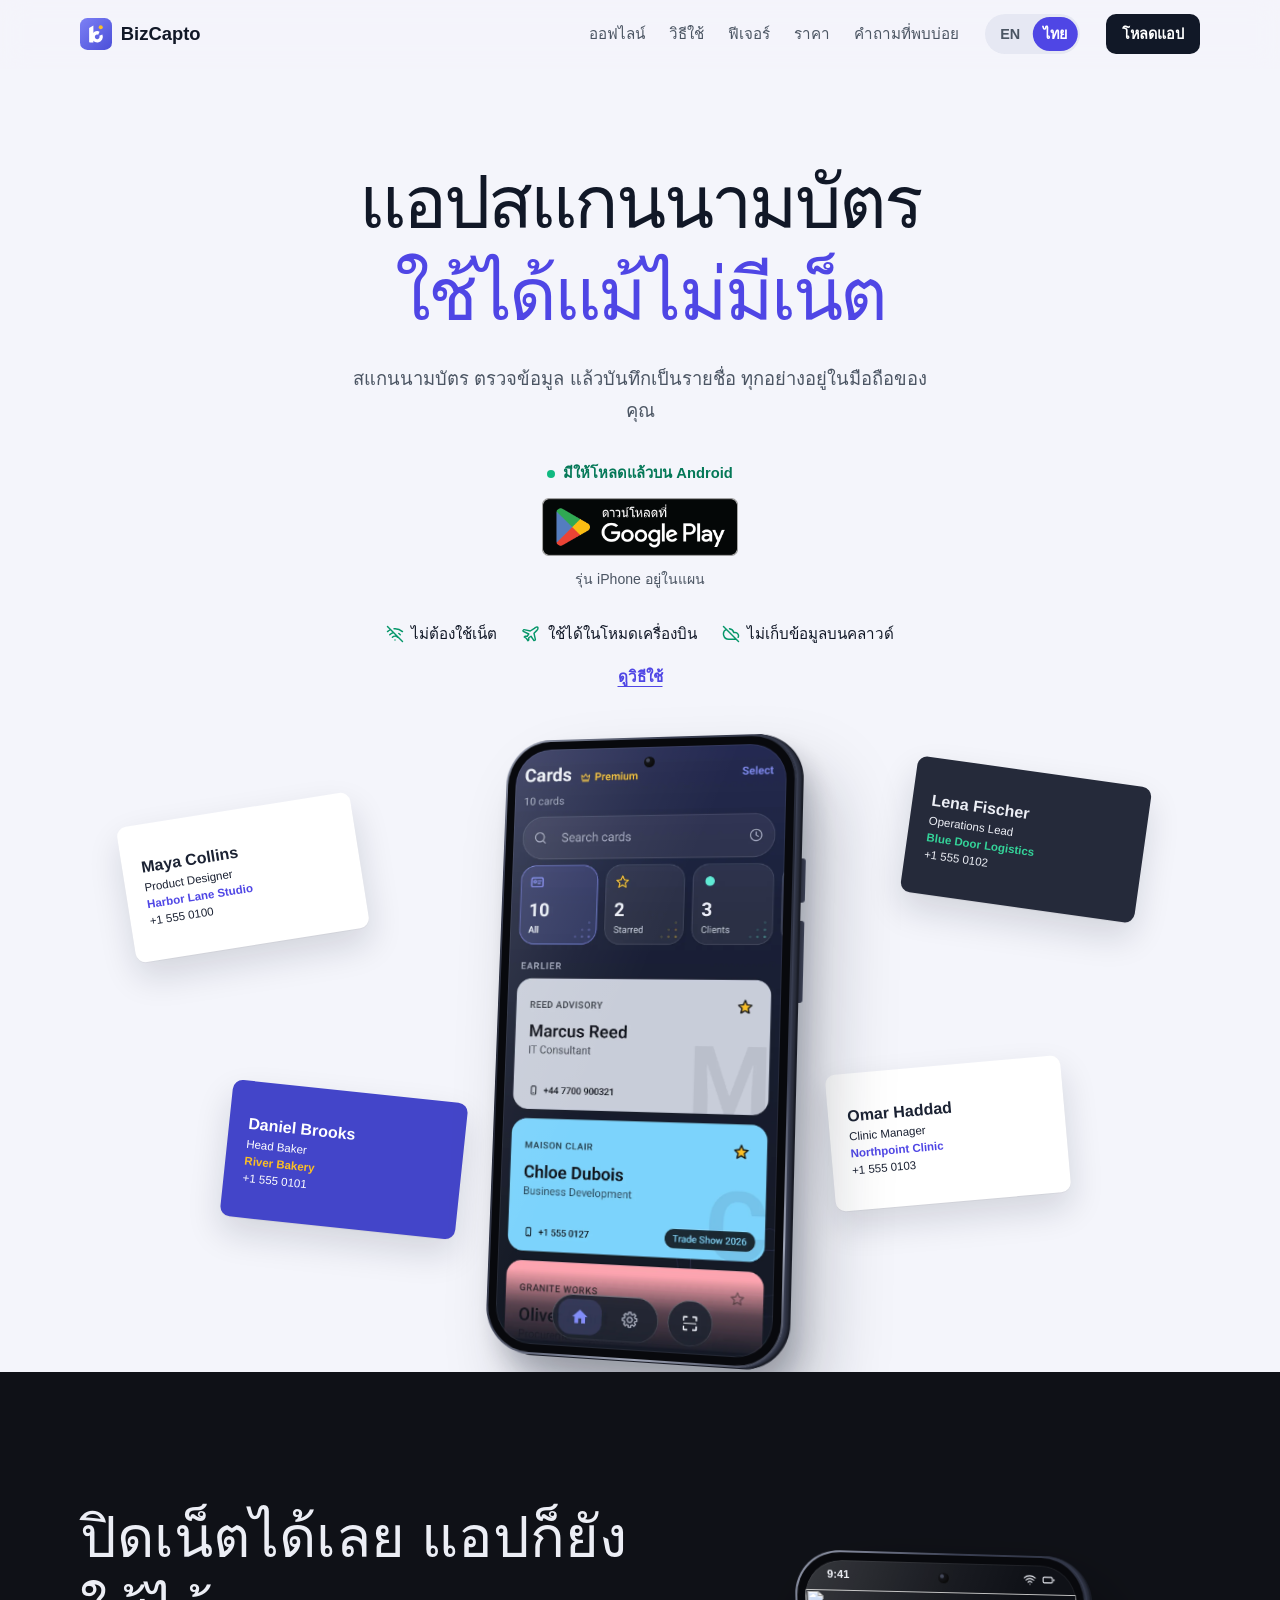
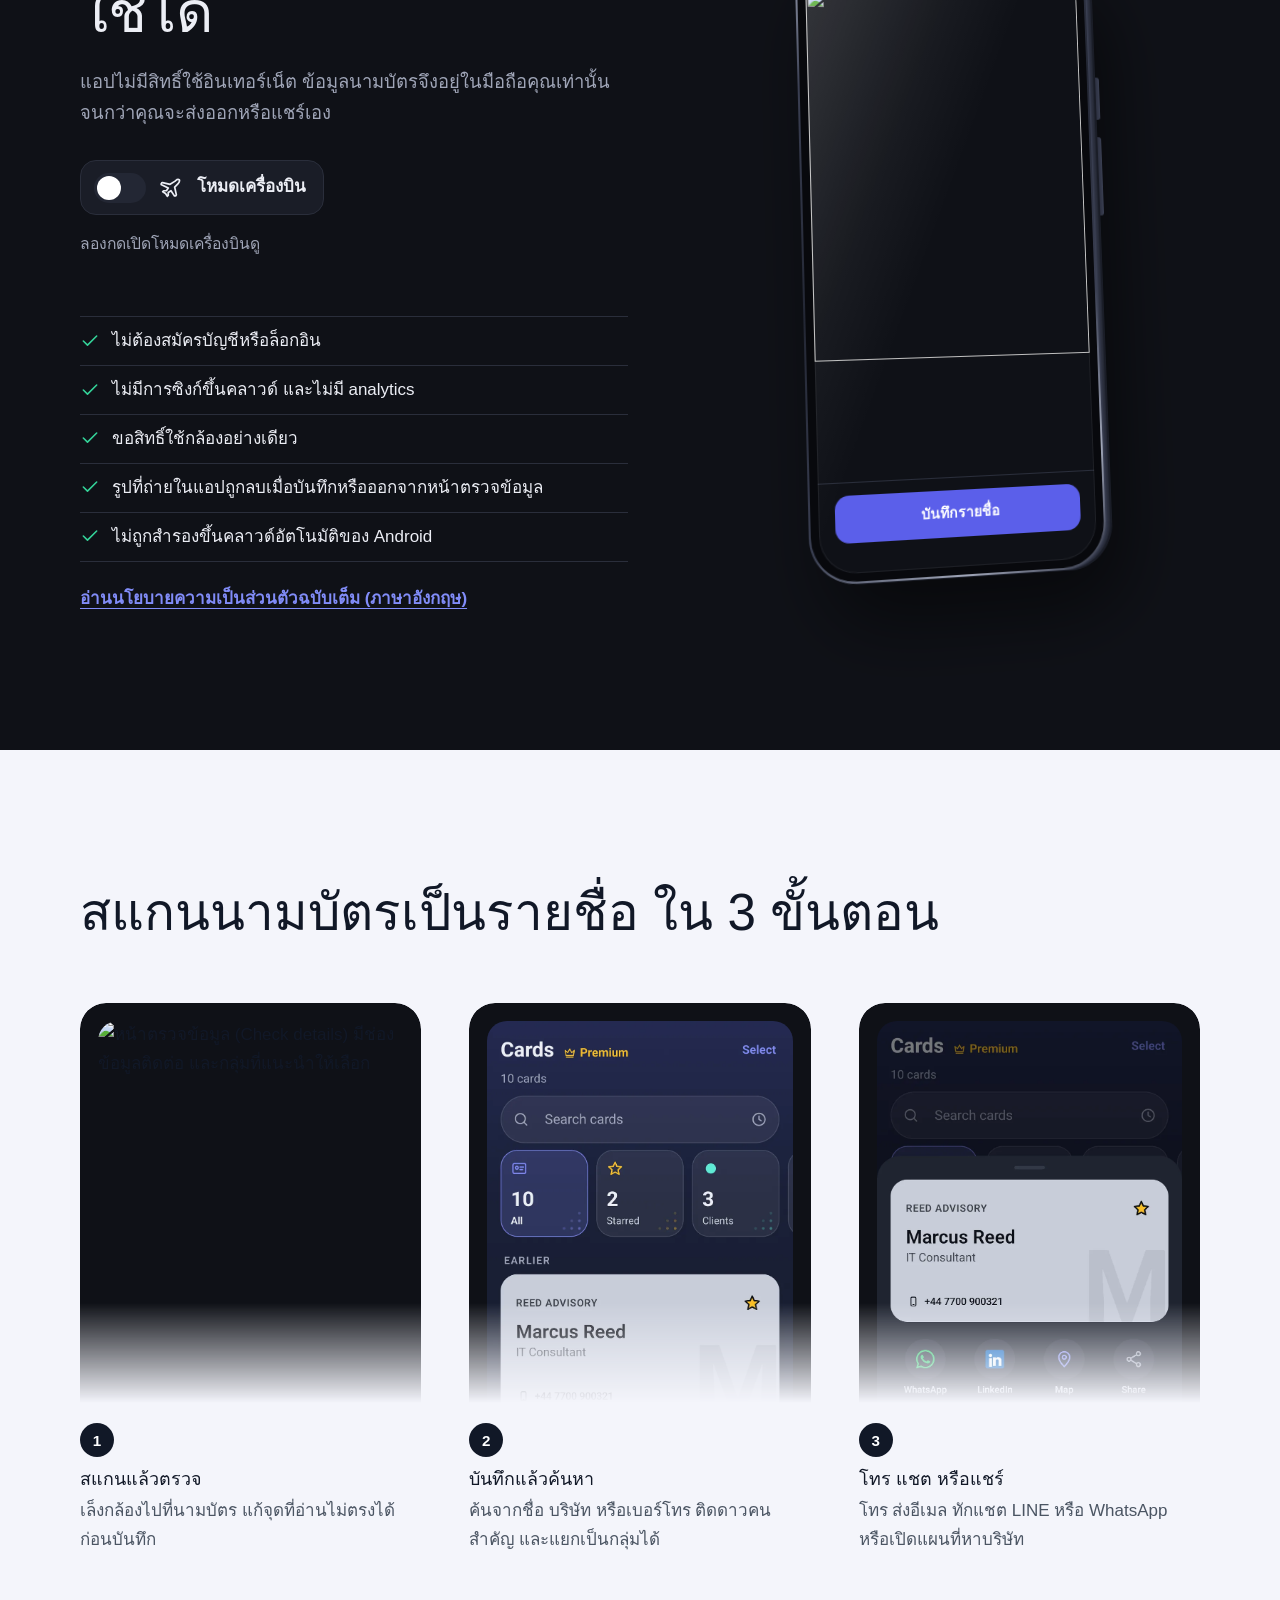
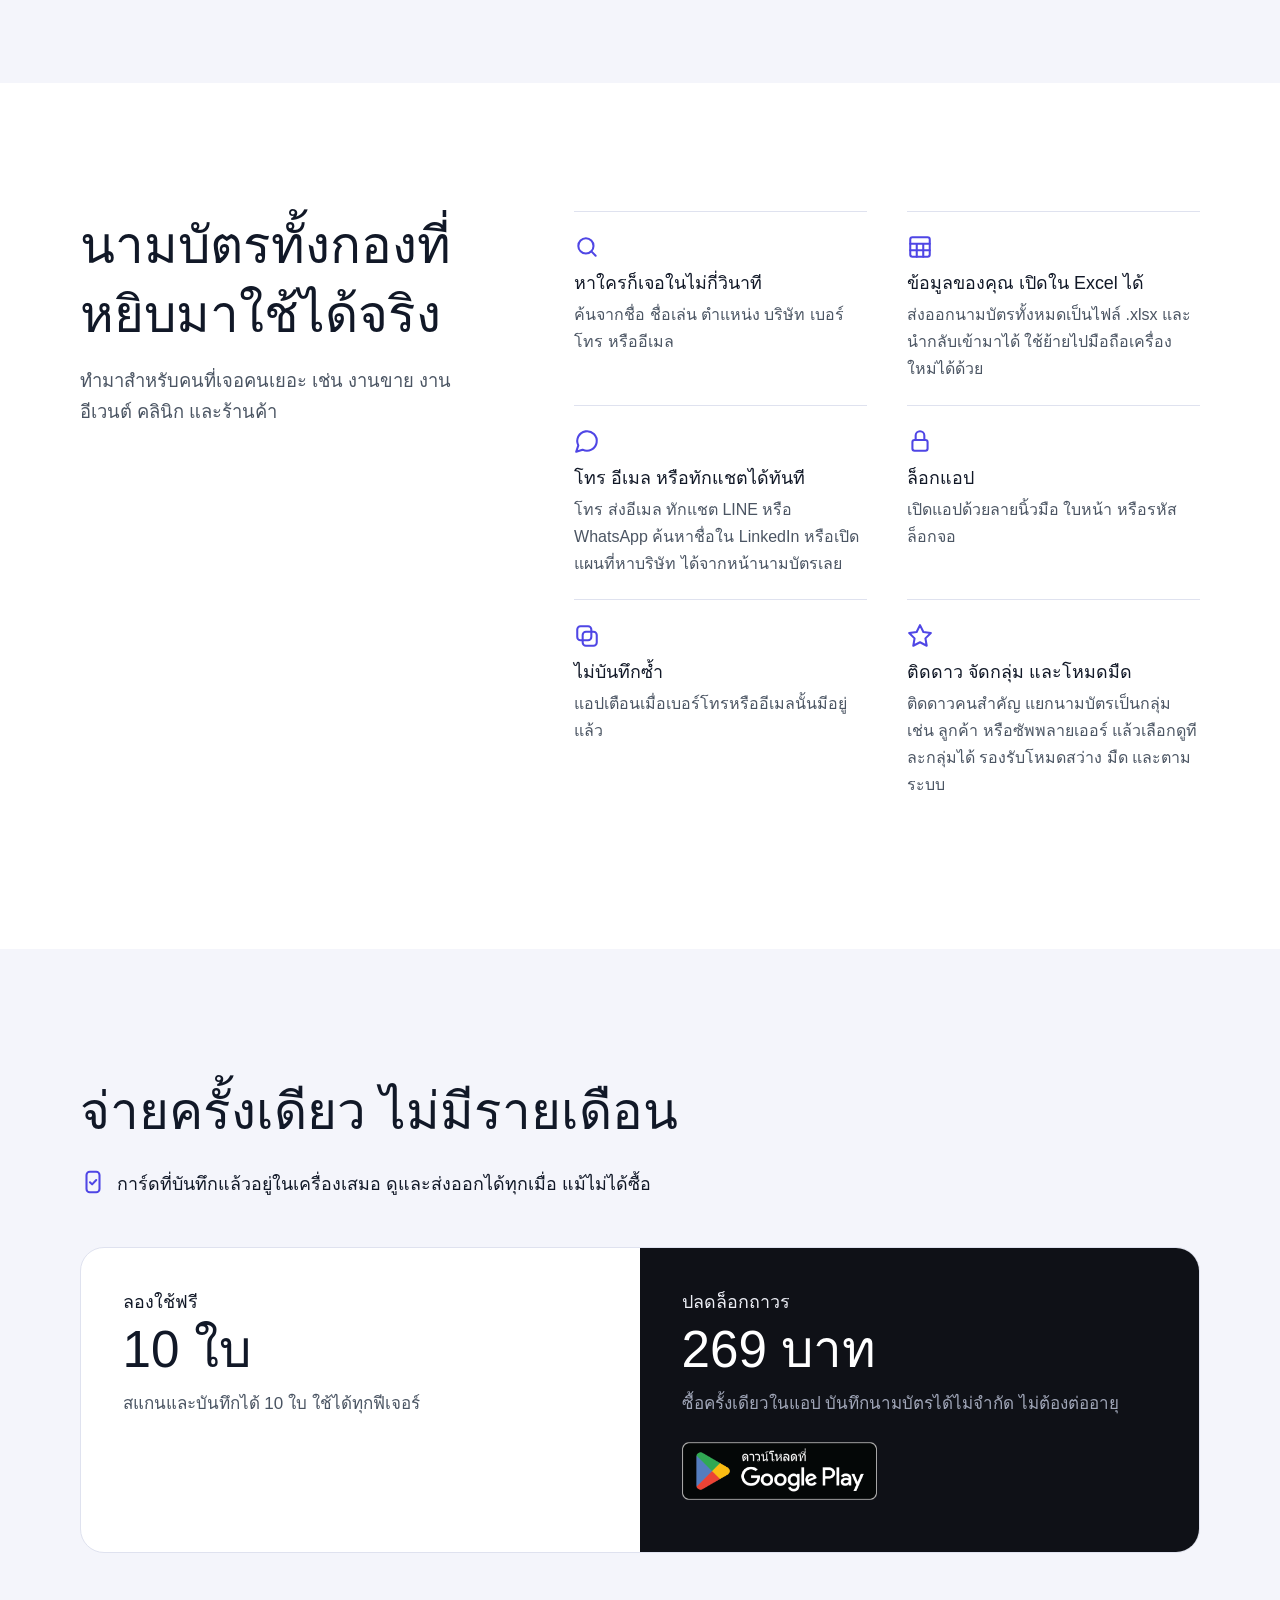
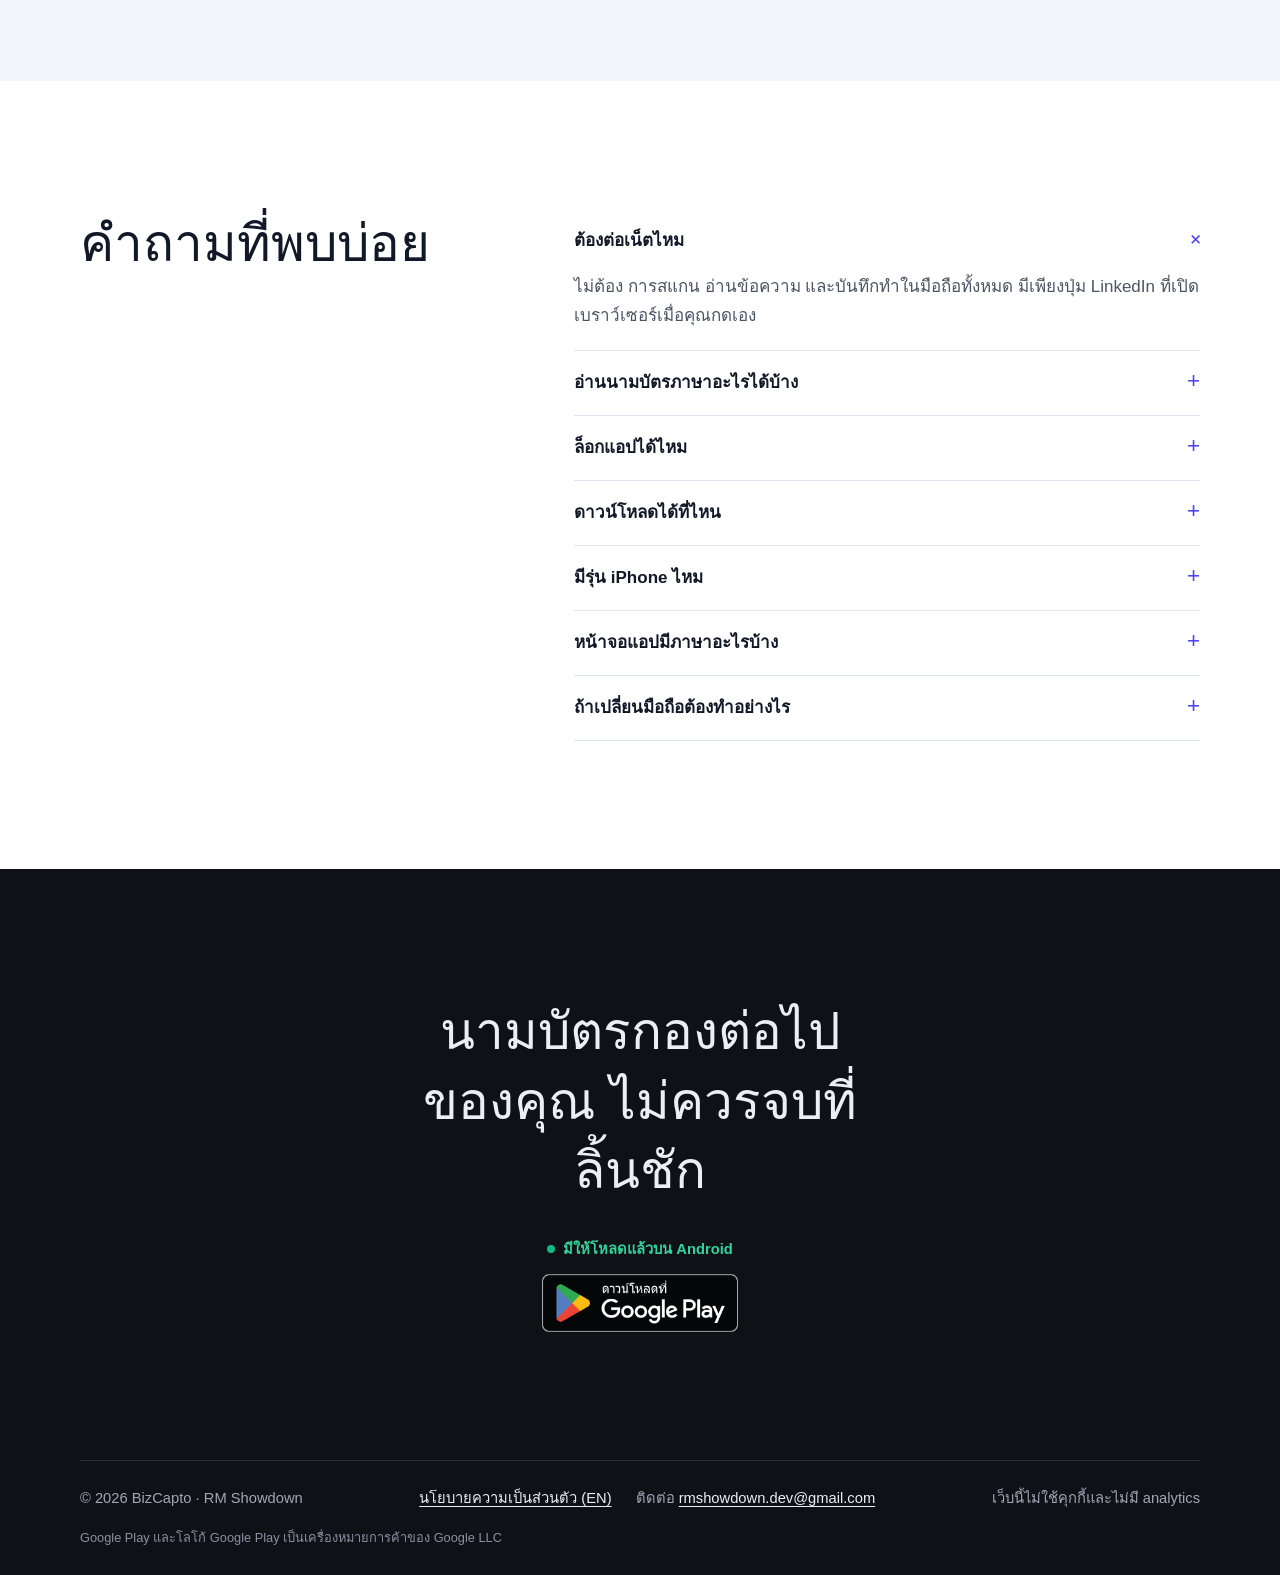
==== commit 059768b4: "feat(site): switch favicon, header logo and share images to new N2 logo" ====
--- a/th/index.html
+++ b/th/index.html
@@ -109,7 +109,7 @@
   <meta property="og:image:alt" content="มือถือสแกนนามบัตรตัวอย่าง แล้ว BizCapto กรอกข้อมูลติดต่อให้">
   <meta name="twitter:card" content="summary_large_image">
   <meta name="theme-color" content="#f4f5fb">
-  <link rel="icon" href="data:image/svg+xml,%3Csvg xmlns='http://www.w3.org/2000/svg' viewBox='0 0 100 100'%3E%3Crect width='100' height='100' rx='22' fill='%230f1117'/%3E%3Cg fill='none' stroke-linecap='round' stroke-linejoin='round' transform='translate(11 11) scale(.78)'%3E%3Cpath d='M77 31A33 33 0 1 0 77 69' stroke='%235b5fea' stroke-width='8'/%3E%3Cpath d='M8 25V14a6 6 0 0 1 6-6h11M75 8h11a6 6 0 0 1 6 6v11M92 75v11a6 6 0 0 1-6 6H75M25 92H14a6 6 0 0 1-6-6V75' stroke='%23818cf8' stroke-width='5.5'/%3E%3Cpath d='M38 30v40h17a10 10 0 0 0 0-20H38m0 0h14a10 10 0 0 0 0-20H38' stroke='%23eceef5' stroke-width='6.5'/%3E%3C/g%3E%3C/svg%3E">
+  <link rel="icon" href="data:image/svg+xml,%3Csvg xmlns='http://www.w3.org/2000/svg' viewBox='0 0 100 100'%3E%3Cdefs%3E%3ClinearGradient id='g' x1='0' y1='0' x2='1' y2='1'%3E%3Cstop offset='0' stop-color='%237C80F5'/%3E%3Cstop offset='1' stop-color='%234B4FD8'/%3E%3C/linearGradient%3E%3C/defs%3E%3Crect width='100' height='100' rx='23' fill='url(%23g)'/%3E%3Cg transform='translate(13 13) scale(.74)'%3E%3Cpath fill='%23fff' d='M21 25 39 14.5V86H24Q21 86 21 83Z'/%3E%3Cpath fill='%23fff' d='M76.751 51.857A24 24 0 1 1 65.143 40.249L59.226 52.937A10 10 0 1 0 64.063 57.774Z'/%3E%3Cpath fill='%23FBBF24' d='M61.5 21.5a8.5 8.5 0 1 0 17 0a8.5 8.5 0 1 0-17 0Z'/%3E%3C/g%3E%3C/svg%3E">
   <link rel="stylesheet" href="../fonts/fonts.css">
   <link rel="stylesheet" href="../styles.css">
   <script>
@@ -135,7 +135,7 @@
 </head>
 <body>
   <svg width="0" height="0" class="sprite" aria-hidden="true">
-    <symbol id="logo" viewBox="0 0 100 100"><g fill="none" stroke-linecap="round" stroke-linejoin="round"><path d="M77 31A33 33 0 1 0 77 69" stroke="#5b5fea" stroke-width="8"/><path d="M8 25V14a6 6 0 0 1 6-6h11M75 8h11a6 6 0 0 1 6 6v11M92 75v11a6 6 0 0 1-6 6H75M25 92H14a6 6 0 0 1-6-6V75" stroke="#818cf8" stroke-width="5.5"/><path d="M38 30v40h17a10 10 0 0 0 0-20H38m0 0h14a10 10 0 0 0 0-20H38" stroke="currentColor" stroke-width="6.5"/></g></symbol>
+    <symbol id="logo" viewBox="0 0 100 100"><defs><linearGradient id="logo-g" x1="0" y1="0" x2="1" y2="1"><stop offset="0" stop-color="#7C80F5"/><stop offset="1" stop-color="#4B4FD8"/></linearGradient></defs><rect width="100" height="100" rx="23" fill="url(#logo-g)"/><g transform="translate(13 13) scale(.74)"><path fill="#fff" d="M21 25 39 14.5V86H24Q21 86 21 83Z"/><path fill="#fff" d="M76.751 51.857A24 24 0 1 1 65.143 40.249L59.226 52.937A10 10 0 1 0 64.063 57.774Z"/><path fill="#FBBF24" d="M61.5 21.5a8.5 8.5 0 1 0 17 0a8.5 8.5 0 1 0-17 0Z"/></g></symbol>
     <symbol id="i-wifi-off" viewBox="0 0 24 24"><path class="ico" d="M12 20h.01M8.5 16.43a5 5 0 0 1 7 0M5 12.86a10 10 0 0 1 5.17-2.69M19 12.86a10 10 0 0 0-2-1.52M2 8.82a15 15 0 0 1 4.18-2.64M22 8.82a15 15 0 0 0-11.29-3.76M2 2l20 20"/></symbol>
     <symbol id="i-wifi" viewBox="0 0 24 24"><path class="ico" d="M5 12.55a11 11 0 0 1 14 0M8.5 16.43a5 5 0 0 1 7 0M12 20h.01M2 8.82a15 15 0 0 1 20 0"/></symbol>
     <symbol id="i-plane" viewBox="0 0 24 24"><path class="ico" d="M17.8 19.2 16 11l3.5-3.5C21 6 21.5 4 21 3c-1-.5-3 0-4.5 1.5L11 8 2.8 6.2c-.5-.1-.9.1-1.1.5l-.3.5c-.2.5-.1 1 .3 1.3L9 12l-2 3H4l-1 1 3 2 2 3 1-1v-3l3-2 3.5 5.3c.3.4.8.5 1.3.3l.5-.2c.4-.3.6-.7.5-1.2Z"/></symbol>
